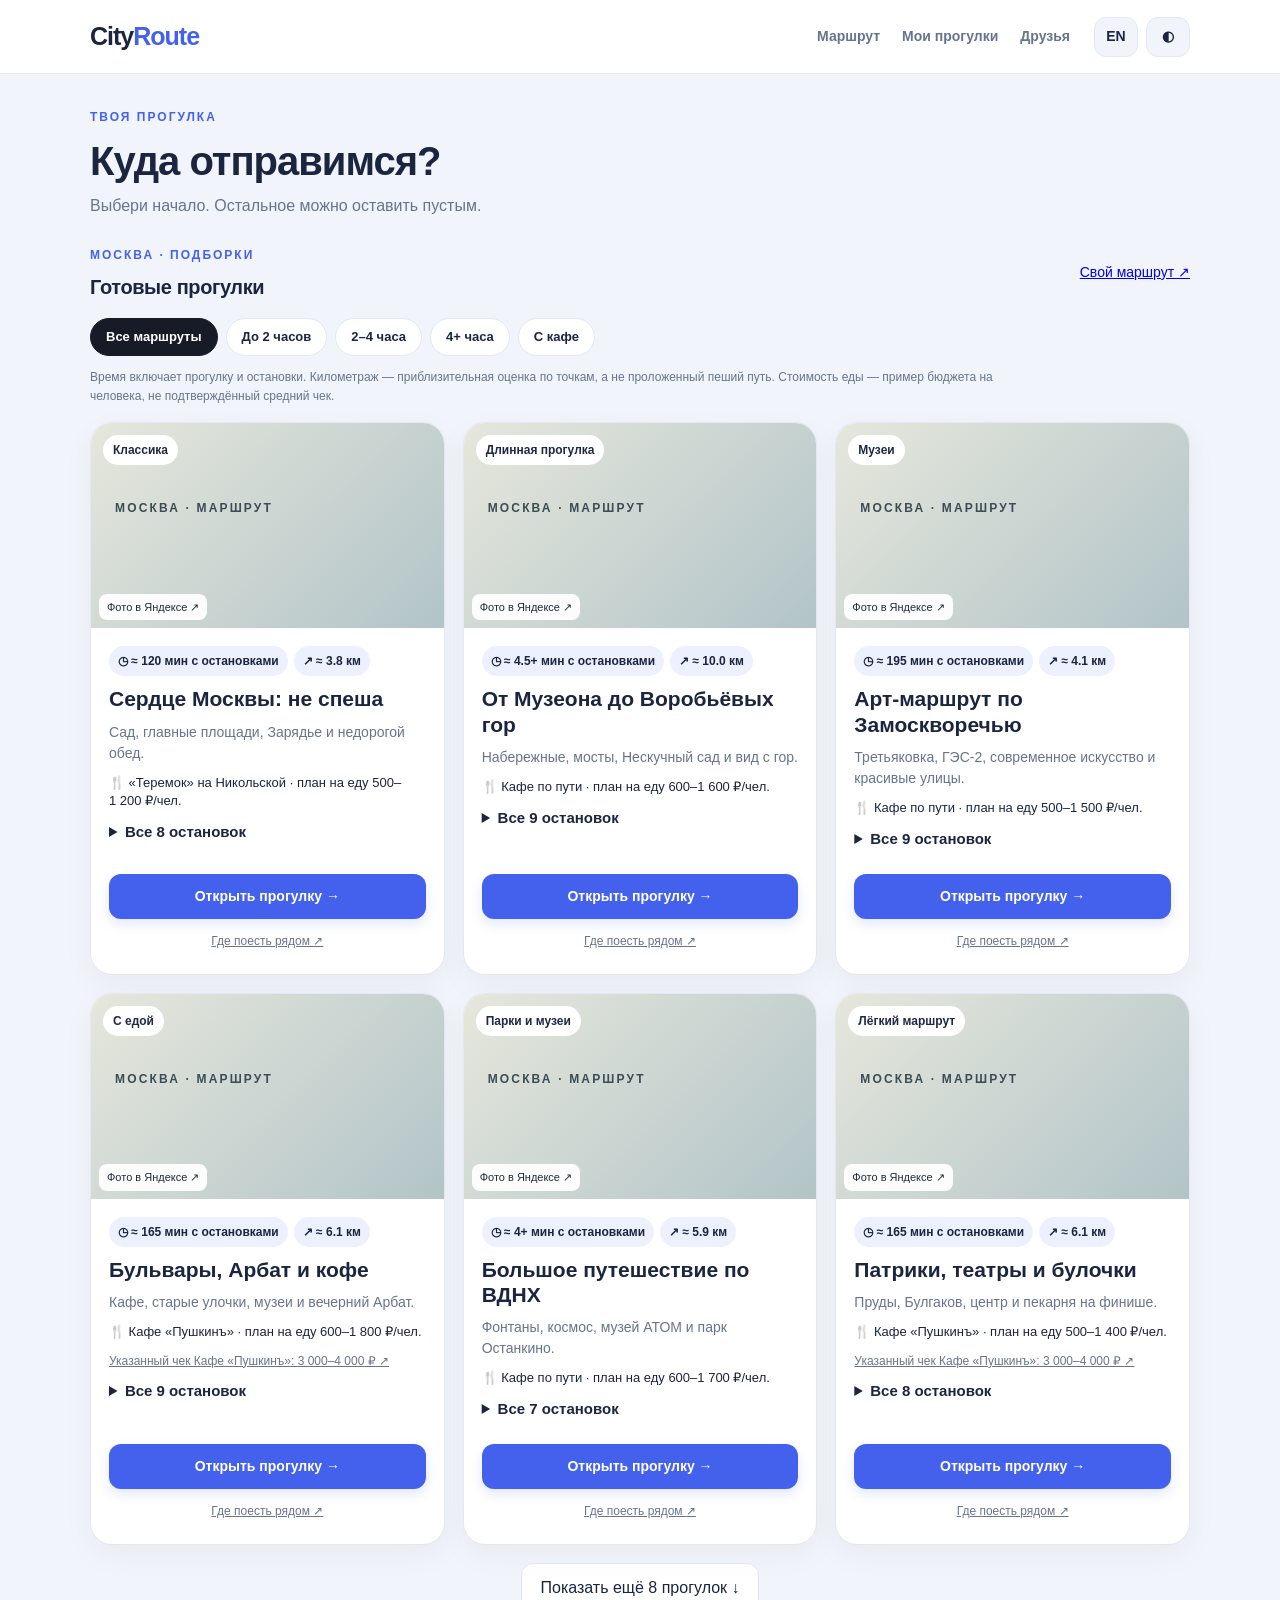
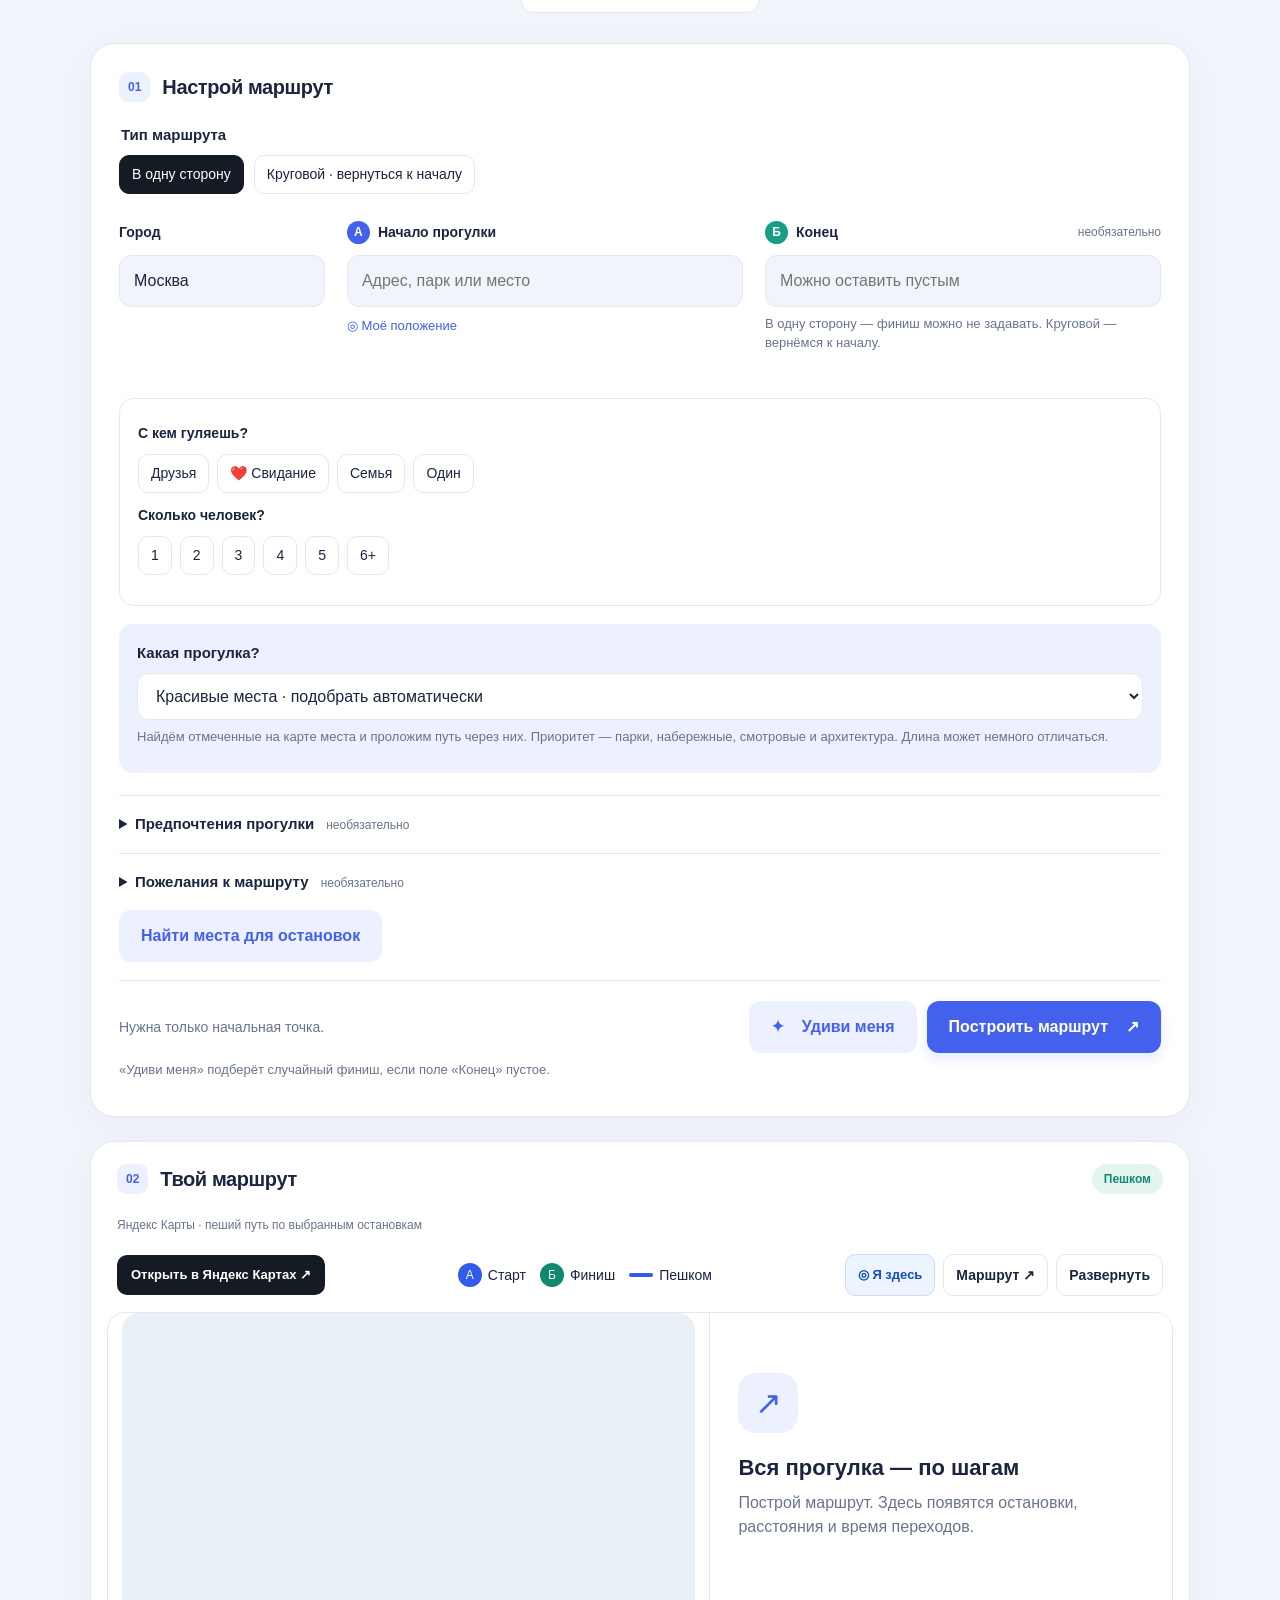
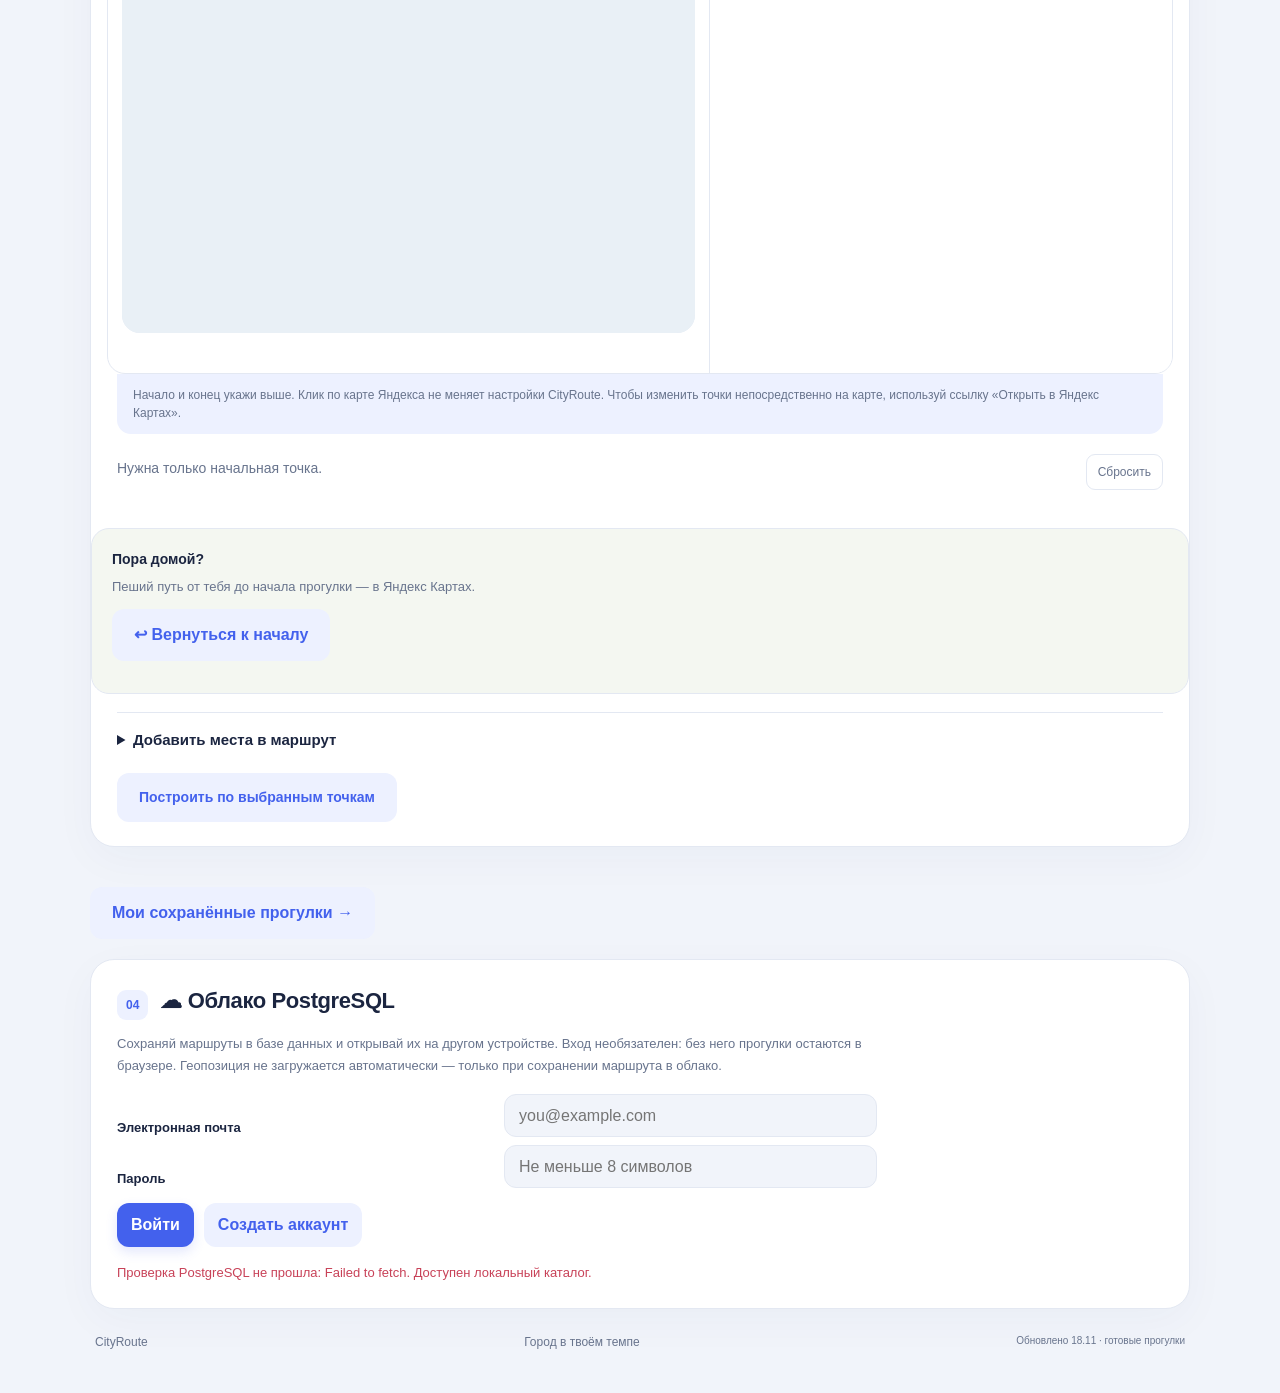
==== docs/index.html @ 160a9feb "feat: add 14 detailed Moscow walking itineraries with food and photo galleries" ====
<!doctype html><html lang="ru"><head><meta charset="utf-8"><meta name="viewport" content="width=device-width,initial-scale=1"><title>CityRoute — прогулка по городу</title><link rel="stylesheet" href="vendor/leaflet.css"><link rel="stylesheet" href="app.css?v=20261118-2"><link rel="stylesheet" href="social.css"><meta name="description" content="CityRoute — планировщик прогулок с остановками, интересами и круговыми маршрутами."><link rel="preconnect" href="https://yandex.ru" crossorigin></head>
<body data-page="home" class="yandex-widget-active"><header><a class="logo" href="index.html">City<span>Route</span></a><nav class="project-nav" aria-label="Разделы сайта"><a href="index.html" data-page="home">Маршрут</a><a href="walks.html" data-page="walks">Мои прогулки</a><a href="friends.html" data-page="friends">Друзья</a></nav><div class="header-actions"><button id="language" type="button" aria-label="Сменить язык">EN</button><button id="theme" type="button" aria-label="Сменить тему">◐</button></div></header>
<main><div class="page-title"><span class="eyebrow ru">ТВОЯ ПРОГУЛКА</span><span class="eyebrow en">YOUR WALK</span><h1><span class="ru">Куда отправимся?</span><span class="en">Where shall we go?</span></h1><p class="ru">Выбери начало. Остальное можно оставить пустым.</p><p class="en">Choose a starting point. Everything else is optional.</p></div>
<section class="ready-walks" aria-labelledby="readyTitle"><div class="ready-heading"><div><span class="eyebrow ru">МОСКВА · ПОДБОРКИ</span><span class="eyebrow en">MOSCOW · COLLECTIONS</span><h2 id="readyTitle"><span class="ru">Готовые прогулки</span><span class="en">Ready-made walks</span></h2></div><a href="#routeForm"><span class="ru">Свой маршрут ↗</span><span class="en">Plan your own ↗</span></a></div><div id="readyRoutes" class="ready-routes"></div></section><form id="routeForm" novalidate class="card planner"><div class="section-heading"><span class="step">01</span><h2><span class="ru">Настрой маршрут</span><span class="en">Plan your walk</span></h2></div>
<fieldset class="route-mode"><legend><span class="ru">Тип маршрута</span><span class="en">Route type</span></legend><label class="pick"><input name="routeMode" type="radio" value="oneway" checked><span><b class="ru">В одну сторону</b><b class="en">One way</b></span></label><label class="pick"><input name="routeMode" type="radio" value="loop"><span><b class="ru">Круговой · вернуться к началу</b><b class="en">Round trip · return to start</b></span></label></fieldset><div class="fields"><div class="field city-field"><label for="city"><span class="ru">Город</span><span class="en">City</span></label><input id="city" value="Москва" autocomplete="address-level2"></div>
<div class="field"><label for="startPoint"><span class="point-dot start-dot">А</span><span class="ru">Начало прогулки</span><span class="en">Starting point</span></label><input id="startPoint" placeholder="Адрес, парк или место" autocomplete="off" aria-describedby="formStatus"><div class="field-actions"><button type="button" id="locateReal"><span class="ru">◎ Моё положение</span><span class="en">◎ My location</span></button><a id="locationOnMap" class="location-action" href="https://yandex.ru/maps/?ll=37.6173%2C55.7558&z=14" target="_blank" rel="noopener noreferrer" hidden><span class="ru">Показать эту точку в Яндексе ↗</span><span class="en">View this location in Yandex ↗</span></a></div><p id="locationStatus" class="field-note location-state" role="status" aria-live="polite"></p></div>
<div class="field"><label for="endPoint"><span class="point-dot end-dot">Б</span><span class="ru">Конец</span><span class="en">Destination</span><small class="ru">необязательно</small><small class="en">optional</small></label><input id="endPoint" placeholder="Можно оставить пустым" autocomplete="off"><p class="field-note ru">В одну сторону — финиш можно не задавать. Круговой — вернёмся к началу.</p><p class="field-note en">One way: destination is optional. Round trip: return to the start.</p><div class="field-actions"></div></div></div>
<div class="company-settings"><div><h3 class="ru">С кем гуляешь?</h3><h3 class="en">Your company</h3><div class="choices"><label class="pick"><input id="company-friends" type="radio" name="company"><span><b class="ru">Друзья</b><b class="en">Friends</b></span></label><label class="pick"><input id="company-date" type="radio" name="company"><span><b class="ru">❤️ Свидание</b><b class="en">❤️ Date</b></span></label><label class="pick"><input id="company-family" type="radio" name="company"><span><b class="ru">Семья</b><b class="en">Family</b></span></label><label class="pick"><input id="company-alone" type="radio" name="company"><span><b class="ru">Один</b><b class="en">Solo</b></span></label></div><h3 class="ru">Сколько человек?</h3><h3 class="en">Group size</h3><div class="choices" id="peopleChoices"><label class="pick"><input type="radio" name="people" value="1"><span>1</span></label><label class="pick"><input type="radio" name="people" value="2"><span>2</span></label><label class="pick"><input type="radio" name="people" value="3"><span>3</span></label><label class="pick"><input type="radio" name="people" value="4"><span>4</span></label><label class="pick"><input type="radio" name="people" value="5"><span>5</span></label><label class="pick"><input type="radio" name="people" value="6+"><span>6+</span></label></div></div>
<p id="peopleNote" class="field-note" role="status"></p></div><div class="scenic-settings"><label for="routeStyle"><strong class="ru">Какая прогулка?</strong><strong class="en">What kind of walk?</strong></label><select id="routeStyle"><option value="all">Красивые места · подобрать автоматически</option><option value="parks">Парки и сады</option><option value="water">Набережные и смотровые</option><option value="sights">Архитектура и достопримечательности</option><option value="malls">Торговые центры</option><option value="food">Кафе, рестораны и пекарни</option><option value="culture">Музеи, театры и кино</option><option value="direct">Обычный маршрут</option></select><p class="field-note ru">Найдём отмеченные на карте места и проложим путь через них. Приоритет — парки, набережные, смотровые и архитектура. Длина может немного отличаться.</p><p class="field-note en">Find mapped places and walk via them. The distance may vary.</p></div>
<details class="extra"><summary><span class="ru">Предпочтения прогулки</span><span class="en">Walking preferences</span><small class="ru">необязательно</small><small class="en">optional</small></summary><div class="extras-grid"><div class="wide"><h3 class="ru">Как передвигаться</h3><h3 class="en">Getting around</h3><div class="choices"><label class="pick"><input type="radio" name="transport" value="walk" checked><span>🚶 <b class="ru">Только пешком</b><b class="en">Walking only</b></span></label><label class="pick"><input type="radio" name="transport" value="transit"><span>🚇 <b class="ru">Можно общественным транспортом</b><b class="en">Allow public transport</b></span></label></div><p class="field-note ru">Для каждого участка появится кнопка «На транспорте». Рейсы, пересадки и время поездки откроются в Яндекс Картах. Здесь на карте — пеший вариант.</p><p class="field-note en">Each leg gets a public transport link. Services, transfers and travel times open in Yandex Maps. This map shows the walking option.</p></div>
<div><h3 class="ru">Настроение</h3><h3 class="en">Mood</h3><div class="choices"><label class="pick soft"><input type="radio" name="mood" value="scenic"><span>✨ <b class="ru">Красиво</b><b class="en">Scenic</b></span></label><label class="pick soft"><input type="radio" name="mood" value="calm"><span>🌿 <b class="ru">Спокойно</b><b class="en">Calm</b></span></label><label class="pick soft"><input type="radio" name="mood" value="active"><span>⚡ <b class="ru">Активно</b><b class="en">Active</b></span></label><label class="pick soft"><input type="radio" name="mood" value="romantic"><span>❤️ <b class="ru">Романтично</b><b class="en">Romantic</b></span></label><label class="pick soft"><input type="radio" name="mood" value="unusual"><span>🪄 <b class="ru">Необычно</b><b class="en">Unusual</b></span></label></div></div>
<div class="wide"><h3 class="ru">Интересы</h3><h3 class="en">Interests</h3><div class="choices"><label class="pick"><input type="checkbox" data-preference="rain"><span>🌧 <b class="ru">Если дождь</b><b class="en">Rain mode</b></span></label><label class="pick"><input type="checkbox" data-preference="parks"><span>🌳 <b class="ru">Парки</b><b class="en">Parks</b></span></label><label class="pick"><input type="checkbox" data-preference="photo"><span>📸 <b class="ru">Фото</b><b class="en">Photos</b></span></label><label class="pick"><input type="checkbox" data-preference="architecture"><span>🏛 <b class="ru">Архитектура</b><b class="en">Architecture</b></span></label><label class="pick"><input type="checkbox" data-preference="cafe"><span>☕ <b class="ru">Кафе</b><b class="en">Cafés</b></span></label><label class="pick"><input type="checkbox" data-preference="restaurant"><span>🍽 <b class="ru">Рестораны</b><b class="en">Restaurants</b></span></label><label class="pick"><input type="checkbox" data-preference="dessert"><span>🍰 <b class="ru">Десерты</b><b class="en">Desserts</b></span></label><label class="pick"><input type="checkbox" data-preference="museum"><span>🏛️ <b class="ru">Музеи</b><b class="en">Museums</b></span></label><label class="pick"><input type="checkbox" data-preference="theatre"><span>🎭 <b class="ru">Театры</b><b class="en">Theatres</b></span></label><label class="pick"><input type="checkbox" data-preference="cinema"><span>🎬 <b class="ru">Кино</b><b class="en">Cinema</b></span></label><label class="pick"><input type="checkbox" data-preference="viewpoint"><span>🌅 <b class="ru">Смотровые</b><b class="en">Viewpoints</b></span></label><label class="pick"><input type="checkbox" data-preference="water"><span>🌊 <b class="ru">Набережные</b><b class="en">Waterfronts</b></span></label><label class="pick"><input type="checkbox" data-preference="nature"><span>🌲 <b class="ru">Природа</b><b class="en">Nature</b></span></label><label class="pick"><input type="checkbox" data-preference="shopping"><span>🛍 <b class="ru">Магазины</b><b class="en">Shopping</b></span></label><label class="pick"><input type="checkbox" data-preference="entertainment"><span>🎡 <b class="ru">Развлечения</b><b class="en">Entertainment</b></span></label><label class="pick"><input type="checkbox" data-preference="quest"><span>🧩 <b class="ru">Квесты</b><b class="en">Escape rooms</b></span></label><label class="pick"><input type="checkbox" data-preference="cycling"><span>🚲 <b class="ru">Велопрогулка</b><b class="en">Cycling</b></span></label><label class="pick"><input type="checkbox" data-preference="picnic"><span>🧺 <b class="ru">Пикник</b><b class="en">Picnic</b></span></label><label class="pick"><input type="checkbox" data-preference="pets"><span>🐾 <b class="ru">С животными</b><b class="en">Pet-friendly</b></span></label><label class="pick"><input type="checkbox" data-preference="kids"><span>👶 <b class="ru">С детьми</b><b class="en">With kids</b></span></label><label class="pick"><input type="checkbox" data-preference="art"><span>🎨 <b class="ru">Стрит-арт</b><b class="en">Street art</b></span></label><label class="pick"><input type="checkbox" data-preference="books"><span>📚 <b class="ru">Книжные места</b><b class="en">Book spots</b></span></label><label class="pick"><input type="checkbox" data-preference="history"><span>🕰 <b class="ru">Исторические места</b><b class="en">Historic places</b></span></label></div></div>
<div><h3 class="ru">Бюджет на прогулку</h3><h3 class="en">Walking budget</h3><div class="budget-row"><input id="budgetAmount" type="number" min="0" max="50000" step="500" placeholder="Без ограничения" aria-label="Бюджет в рублях"><span>₽</span></div><input id="budgetRange" type="range" min="0" max="50000" step="500" value="0" aria-label="Ползунок бюджета"><p class="field-note ru">Шаг 500 ₽. Бюджет сохраняется с маршрутом; проверка цен мест пока недоступна.</p></div>
<div><h3 class="ru">Желаемая длина прогулки</h3><h3 class="en">Walking distance</h3><select id="distance" aria-label="Длина прогулки"><option value="auto" selected>Без ограничения · подобрать автоматически</option><option value="3">Около 3 км</option><option value="5">Около 5 км</option><option value="8">Около 8 км</option><option value="12">Около 12 км</option><option value="20">Около 20 км</option><option value="30">Около 30 км</option></select><p class="field-note ru">Фактическая длина зависит от улиц и дорожек.</p><h3 class="ru">Время</h3><h3 class="en">Time</h3><select id="walkTime" aria-label="Время прогулки"><option value="0">Без ограничения</option><option value="2">2 часа</option><option value="3">3 часа</option><option value="4">4 часа</option></select></div>
<div class="wide"><h3 class="ru">Избегать</h3><h3 class="en">Avoid</h3><div class="choices"><label class="pick"><input type="checkbox" data-preference="short"><span>🚶 <b class="ru">Долгие переходы</b><b class="en">Long walks</b></span></label><label class="pick"><input type="checkbox" data-preference="noise"><span>🔊 <b class="ru">Шумные места</b><b class="en">Noisy places</b></span></label><label class="pick"><input type="checkbox" data-preference="malls"><span>🏬 <b class="ru">ТЦ</b><b class="en">Malls</b></span></label><label class="pick"><input type="checkbox" data-preference="crowds"><span>👥 <b class="ru">Толпы</b><b class="en">Crowds</b></span></label><label class="pick"><input type="checkbox" data-preference="traffic"><span>🚗 <b class="ru">Загруженные дороги</b><b class="en">Busy roads</b></span></label></div></div></div><p class="capability-note ru">Обходим только то, что отмечено: ТЦ — с отступом 150 м; дороги и шумные места — 80 м от крупных дорог; толпы — 150 м от вокзалов и рынков. Если обход не найден, покажем обычный пеший путь с пояснением. Данные карты могут быть неполными; реального шума и плотности людей мы не знаем.</p><p class="capability-note en">Only selected preferences apply: malls 150 m; busy roads / noise 80 m from major roads; crowds 150 m from stations and markets. If a detour cannot be found, a regular walking route is shown with a note. Map data may be incomplete; live noise and crowd data are unavailable.</p></details>
<details class="extra"><summary><span class="ru">Пожелания к маршруту</span><span class="en">Walk preferences</span><small class="ru">необязательно</small><small class="en">optional</small></summary><textarea maxlength="1500" id="gptNotes" aria-label="Пожелания для GPT — необязательно" placeholder="Например: спокойная прогулка, парк и кофе"></textarea><p class="field-note"><span class="ru">Пожелания применяются к настройкам прогулки без регистрации. Для настоящего GPT нужен отдельный сервер.</span><span class="en">Your notes adjust the walk filters without a sign-in. Real GPT requires a separate server.</span></p><p id="aiStatus" class="field-note" role="status" aria-live="polite"></p><span id="aiSignIn" hidden></span></details>
<button id="findPlacesTop" type="button" class="secondary"><span class="ru">Найти места для остановок</span><span class="en">Find places to visit</span></button><div class="submit-row"><p id="formStatus" role="status" aria-live="polite">Нужна только начальная точка.</p><div class="submit-actions"><button type="button" id="surprise" class="secondary"><span aria-hidden="true">✦</span><span class="ru">Удиви меня</span><span class="en">Surprise me</span></button><button type="submit" id="buildReal" class="primary"><span class="ru">Построить маршрут</span><span class="en">Build route</span><span aria-hidden="true">↗</span></button></div></div><p class="field-note ru">«Удиви меня» подберёт случайный финиш, если поле «Конец» пустое.</p><p class="field-note en">Surprise me picks a random destination when Destination is empty.</p></form>
<section class="card map-card" id="mapSection"><div class="map-heading"><div class="section-heading"><span class="step">02</span><h2><span class="ru">Твой маршрут</span><span class="en">Your itinerary</span></h2></div><span class="walking-badge ru">Пешком</span><span class="walking-badge en">Walking</span></div>
<p id="mapProvider" class="map-provider" role="status">Яндекс Карты · прогулка по выбранным остановкам</p><div class="map-toolbar"><a id="yandexNav" href="https://yandex.ru/maps/?ll=37.6173%2C55.7558&amp;z=14" target="_blank" rel="noopener noreferrer">Открыть в Яндекс Картах ↗</a><div class="map-legend"><span><i class="legend-start">А</i><b class="ru">Старт</b><b class="en">Start</b></span><span><i class="legend-end">Б</i><b class="ru">Финиш</b><b class="en">Finish</b></span><span class="route-key"><i></i><b class="ru">Пешком</b><b class="en">On foot</b></span></div><div class="map-tools"><button type="button" id="mapGPS" class="map-gps-button" title="Показать моё положение"><span class="ru">◎ Я здесь</span><span class="en">◎ Locate me</span></button><button id="fitRoute" type="button"><span class="ru">Маршрут ↗</span><span class="en">Open route ↗</span></button><button id="expandMap" type="button" aria-pressed="false"><span class="ru">Развернуть</span><span class="en">Expand</span></button></div></div><div class="journey-layout"><div class="map-shell"><iframe id="yandexWidget" title="Яндекс Карты — интерактивная карта и пеший маршрут" src="https://yandex.ru/map-widget/v1/?ll=37.6173%2C55.7558&amp;z=14&amp;lang=ru_RU" loading="eager" allow="geolocation; fullscreen" allowfullscreen referrerpolicy="origin"></iframe><div id="liveMap" aria-hidden="true" hidden></div><noscript>Для карты включи JavaScript и открой сайт в браузере.</noscript></div>
<aside id="itinerary" class="itinerary-panel" aria-label="План маршрута"><div class="itinerary-empty"><span class="empty-symbol">↗</span><h3><span class="ru">Вся прогулка — по шагам</span><span class="en">Your walk, step by step</span></h3><p class="ru">Построй маршрут. Здесь появятся остановки, расстояния и время переходов.</p><p class="en">Build a route to see stops, distances and walking times.</p></div></aside></div><p class="yandex-help"><span class="ru">Начало и конец укажи выше. Клик по карте Яндекса не меняет настройки CityRoute. Чтобы изменить точки непосредственно на карте, используй ссылку «Открыть в Яндекс Картах».</span><span class="en">Enter start and destination above. Clicks inside Yandex Maps do not edit CityRoute. Use “Open in Yandex Maps” to adjust stops on the map.</span></p><div class="map-footer"><div><p id="routeStatus" role="status" aria-live="polite">Загрузка карты…</p><div id="routeDetail"></div></div><div class="map-actions"><button type="button" id="rerollRoute" hidden class="secondary"><span class="ru">✦ Изменить маршрут</span><span class="en">✦ New route variant</span></button><button type="button" id="clearReal"><span class="ru">Сбросить</span><span class="en">Reset</span></button></div></div><section class="return-card" aria-labelledby="returnTitle"><div><h3 id="returnTitle"><span class="ru">Пора домой?</span><span class="en">Ready to head back?</span></h3><p class="field-note"><span class="ru">Пеший путь от тебя до начала прогулки — в Яндекс Картах.</span><span class="en">Walk back to your starting point with Yandex Maps.</span></p></div><button type="button" id="returnStart" class="secondary"><span class="ru">↩ Вернуться к началу</span><span class="en">↩ Back to start</span></button><p id="returnStatus" class="field-note" role="status" aria-live="polite"></p><a id="returnLink" class="secondary inline-link" target="_blank" rel="noopener noreferrer" hidden><span class="ru">Открыть обратный маршрут ↗</span><span class="en">Open return route ↗</span></a></section><div id="transportResult" class="transport-result" hidden></div><details class="nearby-disclosure" id="nearbyDisclosure"><summary><span class="ru">Добавить места в маршрут</span><span class="en">Add places to your walk</span></summary><div class="nearby-toolbar"><button type="button" id="nearbyPlaces" class="secondary"><span class="ru">Показать места рядом</span><span class="en">Show nearby places</span></button><p id="placesStatus" class="field-note" role="status">Парки · достопримечательности · кафе · пекарни</p><div id="chosenStops"></div><label for="placeQuery" class="place-query-label"><span class="ru">Найти место по названию</span><span class="en">Search by name</span></label><input type="search" id="placeQuery" placeholder="Парк, музей, кафе..." autocomplete="off"><a id="openYandexSearch" class="map-search-link" href="https://yandex.ru/maps/?text=%D0%9C%D0%BE%D1%81%D0%BA%D0%B2%D0%B0" target="_blank" rel="noopener noreferrer"><span class="ru">Полный поиск в Яндекс Картах ↗</span><span class="en">Full search in Yandex Maps ↗</span></a><label class="places-filter"><span class="ru">Показать</span><span class="en">Show</span><select id="placeFilter"><option value="all">Все места</option><option value="malls">ТЦ</option><option value="food">Все заведения с едой</option><option value="cafe">Кафе</option><option value="bakery">Пекарни</option><option value="restaurant">Рестораны</option><option value="museum">Музеи</option><option value="sights">Достопримечательности</option><option value="parks">Парки</option><option value="water">Набережные и смотровые</option><option value="culture">Музеи и театры</option></select></label><div id="placesList" class="places-list"></div></div></details><button type="button" id="buildMap" class="secondary"><span class="ru">Построить по выбранным точкам</span><span class="en">Build from selected points</span></button></section>
<p id="saveStatus" role="status" aria-live="polite"></p><section class="card quick-saved-panel" id="quickSavedSection" hidden><div class="section-heading"><span class="step">03</span><h2><span class="ru">Сохранённые прогулки</span><span class="en">Saved walks</span></h2></div><div id="quickSavedRoutes" class="quick-saved-list"></div></section><a class="secondary inline-link" href="walks.html">Мои сохранённые прогулки →</a><section id="savedRoutes" class="card saved-section" hidden><div class="section-heading"><span class="step">03</span><h2><span class="ru">Мои маршруты</span><span class="en">My routes</span></h2></div><p class="field-note ru">Сохраняются только в этом браузере. Можно открыть прогулку без повторного построения.</p><p class="field-note en">Saved in this browser only. Reopen a walk without rebuilding it.</p><div id="savedRoutesList"></div></section><section id="postgresPanel" class="card postgres-panel" aria-labelledby="postgresTitle">
  <div class="section-heading"><span class="step">04</span><h2 id="postgresTitle"><span class="ru">☁ Облако PostgreSQL</span><span class="en">☁ PostgreSQL cloud</span></h2></div>
  <p class="field-note ru">Сохраняй маршруты в базе данных и открывай их на другом устройстве. Вход необязателен: без него прогулки остаются в браузере. Геопозиция не загружается автоматически — только при сохранении маршрута в облако.</p>
  <p class="field-note en">Save routes to your database and open them on another device. Sign-in is optional. Location is never uploaded automatically, only when you explicitly save or sync a walk.</p>
  <form id="pgAuthForm" class="postgres-auth" autocomplete="on">
    <label for="pgEmail"><span class="ru">Электронная почта</span><span class="en">Email</span></label>
    <input id="pgEmail" type="email" autocomplete="email" required placeholder="you@example.com" maxlength="250">
    <label for="pgPassword"><span class="ru">Пароль</span><span class="en">Password</span></label>
    <input id="pgPassword" type="password" autocomplete="current-password" minlength="8" maxlength="120" required placeholder="Не меньше 8 символов">
    <div class="postgres-actions">
      <button type="submit" class="primary" id="pgLogin"><span class="ru">Войти</span><span class="en">Sign in</span></button>
      <button type="button" class="secondary" id="pgSignup"><span class="ru">Создать аккаунт</span><span class="en">Sign up</span></button>
    </div>
  </form>
  <div id="pgMember" hidden>
    <div class="postgres-member-line"><span id="pgAccount"></span><button type="button" class="secondary" id="pgLogout"><span class="ru">Выйти</span><span class="en">Sign out</span></button></div>
    <div class="postgres-actions">
      <button type="button" class="secondary" id="pgUpload"><span class="ru">↑ Перенести мои маршруты в облако</span><span class="en">↑ Sync saved walks to cloud</span></button>
      <button type="button" class="secondary" id="pgReload"><span class="ru">↻ Загрузить из PostgreSQL</span><span class="en">↻ Load from PostgreSQL</span></button>
      <button type="button" class="secondary" id="pgSaveSettings"><span class="ru">Сохранить настройки в облако</span><span class="en">Save settings to cloud</span></button>
    </div>
    <div id="pgRoutes" class="postgres-routes" aria-live="polite"></div>
  </div>
  <p id="pgStatus" class="field-note" role="status" aria-live="polite"></p>
</section>
<footer><span>CityRoute</span><span class="ru">Город в твоём темпе</span><span class="en">The city at your pace</span><small id="cityrouteBuild" class="build-label"><span class="ru">Обновлено 18.11 · готовые прогулки</span><span class="en">Updated 17 Nov · map and routes</span></small></footer></main><script defer src="static-shell.js"></script><script defer src="places-data.js?v=20261117-1"></script><script defer src="avoidance.js"></script><script defer src="itinerary.js"></script><script defer src="ai-offline.js"></script><script defer src="place-photos.js?v=20261117-6"></script><script defer src="postgres-client.js?v=20261117-1"></script><script defer src="distance-planner.js"></script><script defer src="ready-routes.js?v=20261118-2"></script><script defer src="app.js?v=20261118-1"></script><script defer src="postgres-ui.js?v=20261117-1"></script></body></html>
---- docs/vendor/leaflet.css ----
/* required styles */

.leaflet-pane,
.leaflet-tile,
.leaflet-marker-icon,
.leaflet-marker-shadow,
.leaflet-tile-container,
.leaflet-pane > svg,
.leaflet-pane > canvas,
.leaflet-zoom-box,
.leaflet-image-layer,
.leaflet-layer {
	position: absolute;
	left: 0;
	top: 0;
	}
.leaflet-container {
	overflow: hidden;
	}
.leaflet-tile,
.leaflet-marker-icon,
.leaflet-marker-shadow {
	-webkit-user-select: none;
	   -moz-user-select: none;
	        user-select: none;
	  -webkit-user-drag: none;
	}
/* Prevents IE11 from highlighting tiles in blue */
.leaflet-tile::selection {
	background: transparent;
}
/* Safari renders non-retina tile on retina better with this, but Chrome is worse */
.leaflet-safari .leaflet-tile {
	image-rendering: -webkit-optimize-contrast;
	}
/* hack that prevents hw layers "stretching" when loading new tiles */
.leaflet-safari .leaflet-tile-container {
	width: 1600px;
	height: 1600px;
	-webkit-transform-origin: 0 0;
	}
.leaflet-marker-icon,
.leaflet-marker-shadow {
	display: block;
	}
/* .leaflet-container svg: reset svg max-width decleration shipped in Joomla! (joomla.org) 3.x */
/* .leaflet-container img: map is broken in FF if you have max-width: 100% on tiles */
.leaflet-container .leaflet-overlay-pane svg {
	max-width: none !important;
	max-height: none !important;
	}
.leaflet-container .leaflet-marker-pane img,
.leaflet-container .leaflet-shadow-pane img,
.leaflet-container .leaflet-tile-pane img,
.leaflet-container img.leaflet-image-layer,
.leaflet-container .leaflet-tile {
	max-width: none !important;
	max-height: none !important;
	width: auto;
	padding: 0;
	}

.leaflet-container img.leaflet-tile {
	/* See: https://bugs.chromium.org/p/chromium/issues/detail?id=600120 */
	mix-blend-mode: plus-lighter;
}

.leaflet-container.leaflet-touch-zoom {
	-ms-touch-action: pan-x pan-y;
	touch-action: pan-x pan-y;
	}
.leaflet-container.leaflet-touch-drag {
	-ms-touch-action: pinch-zoom;
	/* Fallback for FF which doesn't support pinch-zoom */
	touch-action: none;
	touch-action: pinch-zoom;
}
.leaflet-container.leaflet-touch-drag.leaflet-touch-zoom {
	-ms-touch-action: none;
	touch-action: none;
}
.leaflet-container {
	-webkit-tap-highlight-color: transparent;
}
.leaflet-container a {
	-webkit-tap-highlight-color: rgba(51, 181, 229, 0.4);
}
.leaflet-tile {
	filter: inherit;
	visibility: hidden;
	}
.leaflet-tile-loaded {
	visibility: inherit;
	}
.leaflet-zoom-box {
	width: 0;
	height: 0;
	-moz-box-sizing: border-box;
	     box-sizing: border-box;
	z-index: 800;
	}
/* workaround for https://bugzilla.mozilla.org/show_bug.cgi?id=888319 */
.leaflet-overlay-pane svg {
	-moz-user-select: none;
	}

.leaflet-pane         { z-index: 400; }

.leaflet-tile-pane    { z-index: 200; }
.leaflet-overlay-pane { z-index: 400; }
.leaflet-shadow-pane  { z-index: 500; }
.leaflet-marker-pane  { z-index: 600; }
.leaflet-tooltip-pane   { z-index: 650; }
.leaflet-popup-pane   { z-index: 700; }

.leaflet-map-pane canvas { z-index: 100; }
.leaflet-map-pane svg    { z-index: 200; }

.leaflet-vml-shape {
	width: 1px;
	height: 1px;
	}
.lvml {
	behavior: url(#default#VML);
	display: inline-block;
	position: absolute;
	}


/* control positioning */

.leaflet-control {
	position: relative;
	z-index: 800;
	pointer-events: visiblePainted; /* IE 9-10 doesn't have auto */
	pointer-events: auto;
	}
.leaflet-top,
.leaflet-bottom {
	position: absolute;
	z-index: 1000;
	pointer-events: none;
	}
.leaflet-top {
	top: 0;
	}
.leaflet-right {
	right: 0;
	}
.leaflet-bottom {
	bottom: 0;
	}
.leaflet-left {
	left: 0;
	}
.leaflet-control {
	float: left;
	clear: both;
	}
.leaflet-right .leaflet-control {
	float: right;
	}
.leaflet-top .leaflet-control {
	margin-top: 10px;
	}
.leaflet-bottom .leaflet-control {
	margin-bottom: 10px;
	}
.leaflet-left .leaflet-control {
	margin-left: 10px;
	}
.leaflet-right .leaflet-control {
	margin-right: 10px;
	}


/* zoom and fade animations */

.leaflet-fade-anim .leaflet-popup {
	opacity: 0;
	-webkit-transition: opacity 0.2s linear;
	   -moz-transition: opacity 0.2s linear;
	        transition: opacity 0.2s linear;
	}
.leaflet-fade-anim .leaflet-map-pane .leaflet-popup {
	opacity: 1;
	}
.leaflet-zoom-animated {
	-webkit-transform-origin: 0 0;
	    -ms-transform-origin: 0 0;
	        transform-origin: 0 0;
	}
svg.leaflet-zoom-animated {
	will-change: transform;
}

.leaflet-zoom-anim .leaflet-zoom-animated {
	-webkit-transition: -webkit-transform 0.25s cubic-bezier(0,0,0.25,1);
	   -moz-transition:    -moz-transform 0.25s cubic-bezier(0,0,0.25,1);
	        transition:         transform 0.25s cubic-bezier(0,0,0.25,1);
	}
.leaflet-zoom-anim .leaflet-tile,
.leaflet-pan-anim .leaflet-tile {
	-webkit-transition: none;
	   -moz-transition: none;
	        transition: none;
	}

.leaflet-zoom-anim .leaflet-zoom-hide {
	visibility: hidden;
	}


/* cursors */

.leaflet-interactive {
	cursor: pointer;
	}
.leaflet-grab {
	cursor: -webkit-grab;
	cursor:    -moz-grab;
	cursor:         grab;
	}
.leaflet-crosshair,
.leaflet-crosshair .leaflet-interactive {
	cursor: crosshair;
	}
.leaflet-popup-pane,
.leaflet-control {
	cursor: auto;
	}
.leaflet-dragging .leaflet-grab,
.leaflet-dragging .leaflet-grab .leaflet-interactive,
.leaflet-dragging .leaflet-marker-draggable {
	cursor: move;
	cursor: -webkit-grabbing;
	cursor:    -moz-grabbing;
	cursor:         grabbing;
	}

/* marker & overlays interactivity */
.leaflet-marker-icon,
.leaflet-marker-shadow,
.leaflet-image-layer,
.leaflet-pane > svg path,
.leaflet-tile-container {
	pointer-events: none;
	}

.leaflet-marker-icon.leaflet-interactive,
.leaflet-image-layer.leaflet-interactive,
.leaflet-pane > svg path.leaflet-interactive,
svg.leaflet-image-layer.leaflet-interactive path {
	pointer-events: visiblePainted; /* IE 9-10 doesn't have auto */
	pointer-events: auto;
	}

/* visual tweaks */

.leaflet-container {
	background: #ddd;
	outline-offset: 1px;
	}
.leaflet-container a {
	color: #0078A8;
	}
.leaflet-zoom-box {
	border: 2px dotted #38f;
	background: rgba(255,255,255,0.5);
	}


/* general typography */
.leaflet-container {
	font-family: "Helvetica Neue", Arial, Helvetica, sans-serif;
	font-size: 12px;
	font-size: 0.75rem;
	line-height: 1.5;
	}


/* general toolbar styles */

.leaflet-bar {
	box-shadow: 0 1px 5px rgba(0,0,0,0.65);
	border-radius: 4px;
	}
.leaflet-bar a {
	background-color: #fff;
	border-bottom: 1px solid #ccc;
	width: 26px;
	height: 26px;
	line-height: 26px;
	display: block;
	text-align: center;
	text-decoration: none;
	color: black;
	}
.leaflet-bar a,
.leaflet-control-layers-toggle {
	background-position: 50% 50%;
	background-repeat: no-repeat;
	display: block;
	}
.leaflet-bar a:hover,
.leaflet-bar a:focus {
	background-color: #f4f4f4;
	}
.leaflet-bar a:first-child {
	border-top-left-radius: 4px;
	border-top-right-radius: 4px;
	}
.leaflet-bar a:last-child {
	border-bottom-left-radius: 4px;
	border-bottom-right-radius: 4px;
	border-bottom: none;
	}
.leaflet-bar a.leaflet-disabled {
	cursor: default;
	background-color: #f4f4f4;
	color: #bbb;
	}

.leaflet-touch .leaflet-bar a {
	width: 30px;
	height: 30px;
	line-height: 30px;
	}
.leaflet-touch .leaflet-bar a:first-child {
	border-top-left-radius: 2px;
	border-top-right-radius: 2px;
	}
.leaflet-touch .leaflet-bar a:last-child {
	border-bottom-left-radius: 2px;
	border-bottom-right-radius: 2px;
	}

/* zoom control */

.leaflet-control-zoom-in,
.leaflet-control-zoom-out {
	font: bold 18px 'Lucida Console', Monaco, monospace;
	text-indent: 1px;
	}

.leaflet-touch .leaflet-control-zoom-in, .leaflet-touch .leaflet-control-zoom-out  {
	font-size: 22px;
	}


/* layers control */

.leaflet-control-layers {
	box-shadow: 0 1px 5px rgba(0,0,0,0.4);
	background: #fff;
	border-radius: 5px;
	}
.leaflet-control-layers-toggle {
	background-image: url(images/layers.png);
	width: 36px;
	height: 36px;
	}
.leaflet-retina .leaflet-control-layers-toggle {
	background-image: url(images/layers-2x.png);
	background-size: 26px 26px;
	}
.leaflet-touch .leaflet-control-layers-toggle {
	width: 44px;
	height: 44px;
	}
.leaflet-control-layers .leaflet-control-layers-list,
.leaflet-control-layers-expanded .leaflet-control-layers-toggle {
	display: none;
	}
.leaflet-control-layers-expanded .leaflet-control-layers-list {
	display: block;
	position: relative;
	}
.leaflet-control-layers-expanded {
	padding: 6px 10px 6px 6px;
	color: #333;
	background: #fff;
	}
.leaflet-control-layers-scrollbar {
	overflow-y: scroll;
	overflow-x: hidden;
	padding-right: 5px;
	}
.leaflet-control-layers-selector {
	margin-top: 2px;
	position: relative;
	top: 1px;
	}
.leaflet-control-layers label {
	display: block;
	font-size: 13px;
	font-size: 1.08333em;
	}
.leaflet-control-layers-separator {
	height: 0;
	border-top: 1px solid #ddd;
	margin: 5px -10px 5px -6px;
	}

/* Default icon URLs */
.leaflet-default-icon-path { /* used only in path-guessing heuristic, see L.Icon.Default */
	background-image: url(images/marker-icon.png);
	}


/* attribution and scale controls */

.leaflet-container .leaflet-control-attribution {
	background: #fff;
	background: rgba(255, 255, 255, 0.8);
	margin: 0;
	}
.leaflet-control-attribution,
.leaflet-control-scale-line {
	padding: 0 5px;
	color: #333;
	line-height: 1.4;
	}
.leaflet-control-attribution a {
	text-decoration: none;
	}
.leaflet-control-attribution a:hover,
.leaflet-control-attribution a:focus {
	text-decoration: underline;
	}
.leaflet-attribution-flag {
	display: inline !important;
	vertical-align: baseline !important;
	width: 1em;
	height: 0.6669em;
	}
.leaflet-left .leaflet-control-scale {
	margin-left: 5px;
	}
.leaflet-bottom .leaflet-control-scale {
	margin-bottom: 5px;
	}
.leaflet-control-scale-line {
	border: 2px solid #777;
	border-top: none;
	line-height: 1.1;
	padding: 2px 5px 1px;
	white-space: nowrap;
	-moz-box-sizing: border-box;
	     box-sizing: border-box;
	background: rgba(255, 255, 255, 0.8);
	text-shadow: 1px 1px #fff;
	}
.leaflet-control-scale-line:not(:first-child) {
	border-top: 2px solid #777;
	border-bottom: none;
	margin-top: -2px;
	}
.leaflet-control-scale-line:not(:first-child):not(:last-child) {
	border-bottom: 2px solid #777;
	}

.leaflet-touch .leaflet-control-attribution,
.leaflet-touch .leaflet-control-layers,
.leaflet-touch .leaflet-bar {
	box-shadow: none;
	}
.leaflet-touch .leaflet-control-layers,
.leaflet-touch .leaflet-bar {
	border: 2px solid rgba(0,0,0,0.2);
	background-clip: padding-box;
	}


/* popup */

.leaflet-popup {
	position: absolute;
	text-align: center;
	margin-bottom: 20px;
	}
.leaflet-popup-content-wrapper {
	padding: 1px;
	text-align: left;
	border-radius: 12px;
	}
.leaflet-popup-content {
	margin: 13px 24px 13px 20px;
	line-height: 1.3;
	font-size: 13px;
	font-size: 1.08333em;
	min-height: 1px;
	}
.leaflet-popup-content p {
	margin: 17px 0;
	margin: 1.3em 0;
	}
.leaflet-popup-tip-container {
	width: 40px;
	height: 20px;
	position: absolute;
	left: 50%;
	margin-top: -1px;
	margin-left: -20px;
	overflow: hidden;
	pointer-events: none;
	}
.leaflet-popup-tip {
	width: 17px;
	height: 17px;
	padding: 1px;

	margin: -10px auto 0;
	pointer-events: auto;

	-webkit-transform: rotate(45deg);
	   -moz-transform: rotate(45deg);
	    -ms-transform: rotate(45deg);
	        transform: rotate(45deg);
	}
.leaflet-popup-content-wrapper,
.leaflet-popup-tip {
	background: white;
	color: #333;
	box-shadow: 0 3px 14px rgba(0,0,0,0.4);
	}
.leaflet-container a.leaflet-popup-close-button {
	position: absolute;
	top: 0;
	right: 0;
	border: none;
	text-align: center;
	width: 24px;
	height: 24px;
	font: 16px/24px Tahoma, Verdana, sans-serif;
	color: #757575;
	text-decoration: none;
	background: transparent;
	}
.leaflet-container a.leaflet-popup-close-button:hover,
.leaflet-container a.leaflet-popup-close-button:focus {
	color: #585858;
	}
.leaflet-popup-scrolled {
	overflow: auto;
	}

.leaflet-oldie .leaflet-popup-content-wrapper {
	-ms-zoom: 1;
	}
.leaflet-oldie .leaflet-popup-tip {
	width: 24px;
	margin: 0 auto;

	-ms-filter: "progid:DXImageTransform.Microsoft.Matrix(M11=0.70710678, M12=0.70710678, M21=-0.70710678, M22=0.70710678)";
	filter: progid:DXImageTransform.Microsoft.Matrix(M11=0.70710678, M12=0.70710678, M21=-0.70710678, M22=0.70710678);
	}

.leaflet-oldie .leaflet-control-zoom,
.leaflet-oldie .leaflet-control-layers,
.leaflet-oldie .leaflet-popup-content-wrapper,
.leaflet-oldie .leaflet-popup-tip {
	border: 1px solid #999;
	}


/* div icon */

.leaflet-div-icon {
	background: #fff;
	border: 1px solid #666;
	}


/* Tooltip */
/* Base styles for the element that has a tooltip */
.leaflet-tooltip {
	position: absolute;
	padding: 6px;
	background-color: #fff;
	border: 1px solid #fff;
	border-radius: 3px;
	color: #222;
	white-space: nowrap;
	-webkit-user-select: none;
	-moz-user-select: none;
	-ms-user-select: none;
	user-select: none;
	pointer-events: none;
	box-shadow: 0 1px 3px rgba(0,0,0,0.4);
	}
.leaflet-tooltip.leaflet-interactive {
	cursor: pointer;
	pointer-events: auto;
	}
.leaflet-tooltip-top:before,
.leaflet-tooltip-bottom:before,
.leaflet-tooltip-left:before,
.leaflet-tooltip-right:before {
	position: absolute;
	pointer-events: none;
	border: 6px solid transparent;
	background: transparent;
	content: "";
	}

/* Directions */

.leaflet-tooltip-bottom {
	margin-top: 6px;
}
.leaflet-tooltip-top {
	margin-top: -6px;
}
.leaflet-tooltip-bottom:before,
.leaflet-tooltip-top:before {
	left: 50%;
	margin-left: -6px;
	}
.leaflet-tooltip-top:before {
	bottom: 0;
	margin-bottom: -12px;
	border-top-color: #fff;
	}
.leaflet-tooltip-bottom:before {
	top: 0;
	margin-top: -12px;
	margin-left: -6px;
	border-bottom-color: #fff;
	}
.leaflet-tooltip-left {
	margin-left: -6px;
}
.leaflet-tooltip-right {
	margin-left: 6px;
}
.leaflet-tooltip-left:before,
.leaflet-tooltip-right:before {
	top: 50%;
	margin-top: -6px;
	}
.leaflet-tooltip-left:before {
	right: 0;
	margin-right: -12px;
	border-left-color: #fff;
	}
.leaflet-tooltip-right:before {
	left: 0;
	margin-left: -12px;
	border-right-color: #fff;
	}

/* Printing */

@media print {
	/* Prevent printers from removing background-images of controls. */
	.leaflet-control {
		-webkit-print-color-adjust: exact;
		print-color-adjust: exact;
		}
	}
---- docs/app.css ----
:root{--bg:#f1f4fa;--card:#fff;--text:#1b2540;--muted:#68748d;--line:#e3e8f2;--accent:#4361ed;--soft:#edf1ff;--shadow:0 12px 44px #263b6c09;color-scheme:light}*{box-sizing:border-box}html{scroll-behavior:smooth;scroll-padding-top:90px}body{margin:0;font-family:Inter,-apple-system,BlinkMacSystemFont,"Segoe UI",sans-serif;color:var(--text);background:var(--bg);font-size:16px;line-height:1.5}body.dark{--bg:#101522;--card:#1a2234;--text:#eef2ff;--muted:#a6b2c9;--line:#303b51;--soft:#283457;color-scheme:dark}.en{display:none}body.english .ru{display:none}body.english .en{display:initial}button,input,textarea,select{font:inherit}button{cursor:pointer}button:focus-visible,a:focus-visible,summary:focus-visible{outline:3px solid #90a7ff;outline-offset:3px}header{height:74px;background:var(--card);border-bottom:1px solid var(--line);display:flex;align-items:center;justify-content:space-between;padding:0 max(22px,calc((100% - 1100px)/2));position:sticky;top:0;z-index:1000}.logo{font-size:25px;font-weight:850;color:var(--text);text-decoration:none;letter-spacing:-1px}.logo span{color:var(--accent)}.header-actions{display:flex;gap:8px}.header-actions button{background:var(--bg);color:var(--text);border:1px solid var(--line);border-radius:12px;min-width:44px;height:40px;font-size:14px;font-weight:700}main{max-width:1144px;padding:30px 22px;margin:auto}.page-title{margin-bottom:24px}.eyebrow{color:var(--accent);font-size:12px;font-weight:800;letter-spacing:2px}h1{font-size:clamp(28px,4vw,40px);line-height:1.15;letter-spacing:-1px;margin:10px 0}p{margin:8px 0}.page-title p{color:var(--muted)}.card{background:var(--card);border:1px solid var(--line);border-radius:24px;box-shadow:var(--shadow);margin-bottom:24px}.planner{padding:28px}.section-heading{display:flex;align-items:center;gap:12px}h2{font-size:20px;margin:0;letter-spacing:-.4px}.step{background:var(--soft);color:var(--accent);font-size:12px;font-weight:800;border-radius:9px;padding:6px 9px}.fields{display:grid;grid-template-columns:.65fr 1.25fr 1.25fr;gap:22px;margin:24px 0}.field label{display:flex;align-items:center;gap:8px;font-size:14px;font-weight:750;min-height:28px;margin-bottom:9px}.field small{font-size:12px;color:var(--muted);font-weight:450;margin-left:auto}.point-dot{display:inline-flex;align-items:center;justify-content:center;width:23px;height:23px;border-radius:50%;color:#fff;font-size:12px}.start-dot{background:var(--accent)}.end-dot{background:#189e87}input:not([type=checkbox]):not([type=radio]):not([type=range]),textarea,select{width:100%;border:1px solid var(--line);border-radius:12px;background:var(--bg);color:var(--text);padding:13px 14px;outline:none}input:focus,textarea:focus,select:focus{border-color:var(--accent)!important;box-shadow:0 0 0 3px #4361ed15}input[aria-invalid=true]{border-color:#d65164!important}.field-actions{display:flex;flex-wrap:wrap;gap:6px 15px;margin-top:9px}.field-actions button{font-size:13px;color:var(--accent);border:0;background:none;padding:0}.field-note{font-size:13px;color:var(--muted);line-height:1.45}.extra{border-top:1px solid var(--line);padding:17px 0}summary{cursor:pointer;font-size:15px;font-weight:700;list-style-position:inside}summary small{font-size:12px;font-weight:450;color:var(--muted);margin-left:12px}.extras-grid{display:grid;grid-template-columns:1fr 1fr;gap:22px;margin-top:20px}.wide{grid-column:1/-1}h3{font-size:14px;margin:0 0 10px}.choices{display:flex;gap:8px;flex-wrap:wrap;margin-bottom:15px}.pick{cursor:pointer;position:relative}.pick input{position:absolute;opacity:0;width:1px;height:1px}.pick span{display:block;padding:8px 12px;border:1px solid var(--line);border-radius:10px;background:var(--card);font-size:14px}.pick b{font-weight:500}.pick input:checked+span{border-color:var(--accent);color:var(--accent);background:var(--soft)}.pick input:focus-visible+span{outline:3px solid #90a7ff}.budget-row{display:flex;align-items:center;gap:10px}#budgetRange{width:100%;accent-color:var(--accent);margin:12px 0;height:26px}.capability-note{padding:12px 14px;background:var(--bg);font-size:13px;border-radius:12px;color:var(--muted)}textarea{resize:vertical;min-height:100px;margin-top:15px}.submit-row{display:flex;gap:20px;align-items:center;justify-content:space-between;border-top:1px solid var(--line);padding-top:20px}.submit-row p{font-size:14px;color:var(--muted);max-width:570px}.primary,.secondary{border:0;border-radius:12px;padding:14px 22px;font-weight:700;display:flex;align-items:center;justify-content:center;gap:18px}.primary{background:var(--accent);color:white;box-shadow:0 5px 12px #4361ed26;white-space:nowrap}.primary:hover{background:#3552d9}.secondary{background:var(--soft);color:var(--accent)}button:disabled{opacity:.6;cursor:wait}.map-heading{padding:22px 26px;display:flex;justify-content:space-between;align-items:center}.walking-badge{font-size:12px;font-weight:700;color:#168975;background:#e4f5ef;padding:6px 12px;border-radius:20px}.map-shell{margin:0 12px;overflow:hidden;border-radius:16px;isolation:isolate}#liveMap{height:520px;background:#e7edf3;z-index:0}.leaflet-tile-pane{filter:saturate(.7) contrast(.96)}body.dark .leaflet-tile-pane{filter:invert(.92) hue-rotate(180deg) saturate(.65) brightness(.85)}.leaflet-container{font-family:inherit}.leaflet-control-zoom{border:1px solid #d8dfeb!important;border-radius:12px!important;overflow:hidden;box-shadow:0 3px 14px #23385c14!important}.leaflet-control-zoom a{width:36px!important;height:36px!important;line-height:36px!important;color:#25324d!important}.point-marker{border:3px solid white;border-radius:50%;color:white;font-weight:800;text-align:center;line-height:30px;box-shadow:0 3px 12px #263b6c50;background:#4361ed;font-size:14px}.point-marker.finish{background:#13977f}.map-footer{padding:20px 26px;display:flex;justify-content:space-between;gap:20px;align-items:center}#routeStatus{font-size:14px;color:var(--muted);margin:0}#routeDetail{font-size:22px;font-weight:750;letter-spacing:-.6px;margin-top:7px}.map-actions{display:flex;gap:8px;flex-wrap:wrap;justify-content:flex-end}.map-actions button{border:1px solid var(--line);border-radius:9px;padding:8px 11px;background:var(--card);color:var(--muted);font-size:12px}.map-actions button.active{background:var(--soft);color:var(--accent);border-color:var(--accent)}#buildMap{margin:0 26px 24px;font-size:14px}[role=alert]{color:#c84258!important}footer{display:flex;justify-content:space-between;padding:4px 5px 12px;font-size:12px;color:var(--muted)}@media(max-width:760px){main{padding:24px 14px}.planner{padding:20px}.fields{grid-template-columns:1fr;gap:20px}.extras-grid{grid-template-columns:1fr}.wide{grid-column:auto}.submit-row{flex-direction:column;align-items:stretch;gap:8px}.submit-row p{margin:0 0 6px}.map-heading{padding:18px}.map-footer{padding:18px;flex-direction:column;align-items:flex-start}.map-actions{justify-content:flex-start}#liveMap{height:430px}#buildMap{margin:0 18px 20px;max-width:calc(100% - 36px)}.map-shell{margin:0 8px}.card{border-radius:20px}h2{font-size:18px}summary small{margin-left:5px}header{padding:0 18px}}
@media(prefers-reduced-motion:reduce){html{scroll-behavior:auto}}

.submit-actions{display:flex;gap:10px;flex-wrap:wrap;justify-content:flex-end;flex-shrink:0}.submit-actions .secondary{white-space:nowrap}@media(max-width:1000px){.submit-row{flex-wrap:wrap}.submit-actions{width:100%}}@media(max-width:760px){.submit-actions{flex-direction:column}.submit-actions button{width:100%}}

/* Clear map labels in both page themes: no inversion or dimming. */
.leaflet-tile-pane,body.dark .leaflet-tile-pane{filter:none}
#liveMap{height:620px;background:#e8efe6}
.map-card{overflow:hidden}.map-heading{padding-bottom:14px}
.map-toolbar{display:flex;align-items:center;justify-content:space-between;gap:16px;padding:0 26px 18px;flex-wrap:wrap}
.map-legend,.map-tools{display:flex;align-items:center;gap:16px}.map-legend>span{display:flex;align-items:center;gap:6px;font-size:14px}.map-legend b{font-weight:500}
.map-legend i{display:inline-grid;place-items:center;width:24px;height:24px;border-radius:50%;font-size:12px;font-style:normal;color:#fff}.legend-start{background:#315bea}.legend-end{background:#138871}.route-key i{width:24px;height:4px;background:#315bea;border-radius:4px}
.map-tools{gap:8px}.map-tools button{border:1px solid var(--line);border-radius:10px;padding:9px 12px;background:var(--card);color:var(--text);font-size:14px;font-weight:600;min-height:42px}
.point-marker{line-height:36px;font-size:16px;box-shadow:0 3px 14px #182b5550}.point-marker.finish{background:#138871}
.endpoint-label{background:#fff;border:1px solid #d7dfeb;color:#1b2540;border-radius:7px;font-size:13px;font-weight:700;box-shadow:0 2px 8px #182b551c;padding:3px 9px}
.leaflet-control-zoom a{width:44px!important;height:44px!important;line-height:44px!important;font-size:25px!important}.leaflet-control-attribution{background:#fffffff0!important;color:#334155!important}.leaflet-control-attribution a{color:#214dcc!important}
.expanded-map{position:fixed;inset:12px;z-index:2000;margin:0;display:flex;flex-direction:column;overflow:auto}.expanded-map .map-shell{flex:1;min-height:200px}.expanded-map #liveMap{height:100%;min-height:200px}.expanded-map .map-footer{padding:12px 26px}.expanded-map #buildMap{display:none}
@media(max-width:760px){#liveMap{height:560px;height:72svh;min-height:440px}.map-toolbar{padding:0 18px 16px;gap:12px}.map-legend{gap:12px}.map-tools{width:100%}.map-tools button{flex:1}.expanded-map{inset:5px}.expanded-map #liveMap{min-height:200px;height:100%}.expanded-map .map-footer{padding:10px 18px}.expanded-map .map-actions{display:none}}

.scenic-settings{padding:18px;background:var(--soft);border-radius:14px;margin:0 0 22px}.scenic-settings label{display:block;margin-bottom:9px;font-size:15px}.scenic-settings select{background:var(--card)}.scenic-result{margin:0 26px 22px;padding:18px;background:var(--soft);border-radius:14px}.scenic-place{font-weight:650;font-size:16px}.scenic-pin{background:#fff;color:#2447b9;border:2px solid #315bea;border-radius:50%;font-size:13px;font-weight:800;line-height:24px;text-align:center;box-shadow:0 2px 8px #0002}.expanded-map .scenic-result{max-height:100px;overflow:auto;margin-bottom:10px}@media(max-width:760px){.scenic-result{margin:0 18px 18px}}

.pick input:checked+span{background:#17191e;border-color:#17191e;color:#fff}.pick input:disabled+span{opacity:.35;cursor:not-allowed}.pick input:disabled:checked+span{opacity:1}.nearby-toolbar{padding:0 26px 18px}.nearby-toolbar .secondary{font-size:14px}#chosenStops{display:flex;gap:8px;flex-wrap:wrap}#chosenStops button,.poi-choice{padding:8px 12px;border:0;border-radius:9px;background:#17191e;color:#fff;font-size:14px;margin-top:8px}#peopleNote{grid-column:1/-1;margin:0}.map-shell{position:relative}#googleMap{position:absolute;inset:0;z-index:1}body.google-active #liveMap{visibility:hidden}body.dark .pick input:checked+span{background:#050608;border-color:#718099}@media(max-width:760px){.nearby-toolbar{padding:0 18px 16px}}

.route-mode{border:0;padding:0;margin:22px 0;display:flex;gap:10px;flex-wrap:wrap}.route-mode legend{font-size:15px;font-weight:700;margin-bottom:9px}.company-settings{padding:18px;border:1px solid var(--line);border-radius:14px;margin-bottom:18px}.company-settings h3{margin-top:6px}.company-settings .choices{margin-bottom:12px}.places-filter{display:flex;align-items:center;gap:12px;max-width:400px;margin:14px 0}.places-list{display:grid;grid-template-columns:1fr 1fr;gap:8px;max-height:240px;overflow:auto}.places-list>div{display:flex;justify-content:space-between;align-items:center;gap:12px;padding:10px 12px;background:var(--bg);border-radius:10px;font-size:14px}.places-list button{white-space:nowrap;border:1px solid var(--line);border-radius:8px;padding:8px;background:var(--card);color:var(--text)}.places-list button[aria-pressed=true]{background:#17191e;color:#fff}#findPlacesTop{margin-bottom:18px}.expanded-map .places-list{max-height:110px}input:disabled{opacity:.6}@media(max-width:760px){.places-list{grid-template-columns:1fr}.route-mode .pick{flex:1}.route-mode .pick span{height:100%}}

.transport-result{margin:18px 0;padding:20px;border:1px solid var(--line);border-radius:16px;background:var(--soft)}.transport-result[hidden]{display:none}.transport-result h3{margin:0 0 8px}.transport-leg{display:flex;align-items:center;justify-content:space-between;gap:14px;padding:12px 0;border-top:1px solid var(--line);font-size:14px}.transport-leg span{overflow-wrap:anywhere}.transport-leg a{flex-shrink:0;color:var(--text);background:var(--card);padding:10px 14px;border-radius:10px;border:1px solid var(--line);font-weight:700;text-decoration:none}.transport-leg a:hover{border-color:var(--accent)}@media(max-width:540px){.transport-leg{align-items:flex-start;flex-direction:column}.transport-leg a{width:100%;text-align:center}}

/* Route overview and stop-by-stop itinerary */
.project-nav{display:flex;gap:22px;margin-left:auto;margin-right:24px}.project-nav a{color:var(--muted);font-size:14px;font-weight:650;text-decoration:none}.project-nav a:hover{color:var(--text)}
.journey-layout{display:grid;grid-template-columns:minmax(0,1.3fr) minmax(320px,1fr);gap:0;align-items:start;margin:0 16px;border:1px solid var(--line);border-radius:18px;overflow:hidden}.journey-layout .map-shell{margin:0;border-radius:0;position:sticky;top:0}.journey-layout #liveMap{height:660px;min-height:400px}.itinerary-panel{min-width:0;height:660px;overflow:auto;background:var(--card);border-left:1px solid var(--line);overscroll-behavior:contain}.itinerary-empty{padding:60px 28px;color:var(--muted)}.itinerary-empty h3{font-size:22px;color:var(--text);line-height:1.2;margin-top:22px}.empty-symbol{display:inline-grid;place-items:center;width:60px;height:60px;border-radius:18px;background:var(--soft);color:var(--accent);font-size:32px}.journey-tabs{display:flex;gap:7px;padding:16px 20px;background:var(--card);position:sticky;top:0;z-index:2;border-bottom:1px solid var(--line)}.journey-tab{border:0;background:var(--bg);color:var(--muted);padding:9px 17px;border-radius:24px;font-size:14px;font-weight:700}.journey-tab[aria-selected=true]{color:white;background:#17191e}.journey-content{padding:20px}.journey-eyebrow{font-size:10px;font-weight:800;letter-spacing:1.7px;color:var(--accent)}.journey-title{font-size:23px;line-height:1.2;margin:10px 0 20px;letter-spacing:-.6px}.journey-stats{display:grid;grid-template-columns:repeat(3,1fr);gap:8px;padding:16px 0;border-top:1px solid var(--line);border-bottom:1px solid var(--line)}.journey-stats strong{display:block;font-size:20px}.journey-stats span{font-size:11px;color:var(--muted)}.route-outline{margin:22px 0;padding-left:17px;border-left:2px solid var(--accent)}.route-outline p{font-weight:600;font-size:14px;margin:0 0 16px;overflow-wrap:anywhere}.route-notice{background:var(--soft);padding:12px;border-radius:12px;font-size:12px;color:var(--muted)}.journey-button{border:1px solid var(--line);background:var(--card);color:var(--text);border-radius:10px;padding:9px 12px;font-size:13px;font-weight:650}.journey-primary{background:#17191e;color:white;border-color:#17191e}.journey-bottom{display:flex;gap:8px;flex-wrap:wrap;margin-top:22px;padding-top:16px;border-top:1px solid var(--line)}.journey-timeline{list-style:none;padding:0;margin:20px 0}.journey-stop{position:relative;padding:12px 12px 15px 42px;border:1px solid var(--line);border-radius:13px;margin-bottom:12px;overflow-wrap:anywhere}.journey-stop h4{margin:0 0 8px;font-size:16px}.stop-number{position:absolute;left:10px;top:12px;border-radius:50%;width:23px;height:23px;display:grid;place-items:center;background:var(--accent);color:#fff;font-size:12px;font-weight:800}.journey-transfer{font-size:12px;color:var(--muted);margin:-12px -12px 12px -42px;padding:10px 12px;background:var(--bg);border-radius:12px 12px 0 0}.journey-transfer+.stop-number{top:53px}.stop-actions{display:flex;gap:7px;align-items:center;flex-wrap:wrap;margin-top:12px}.journey-link{font-size:12px;color:var(--accent);text-decoration:none;padding:5px 0}.place-detail{font-size:12px;color:var(--muted)}.selected-stop{border-color:var(--accent);background:var(--soft)}.nearby-disclosure{margin:0 26px 22px;border-top:1px solid var(--line);padding-top:16px}.nearby-disclosure .nearby-toolbar{padding:18px 0 0}.scenic-result,.transport-result{display:none}.saved-section{padding:26px}.saved-route{display:flex;align-items:center;justify-content:space-between;gap:18px;background:var(--bg);border-radius:14px;padding:18px;margin-top:12px}.saved-route h3{margin:0;font-size:16px}.saved-actions{display:flex;gap:8px}.saved-empty{padding:20px 0 4px;color:var(--muted);font-size:14px}.muted-button{color:var(--muted)}#saveStatus{font-size:13px;color:var(--muted)}.expanded-map .journey-layout{flex:1;min-height:350px}.expanded-map .itinerary-panel{height:100%}.expanded-map .nearby-disclosure{display:none}
@media(max-width:900px){.journey-layout{grid-template-columns:1fr;margin:0 10px}.journey-layout .map-shell{position:relative}.journey-layout #liveMap{height:440px;min-height:350px}.itinerary-panel{height:auto;max-height:none;border-left:0;border-top:1px solid var(--line);overflow:visible}.itinerary-empty{padding:24px}.itinerary-empty .empty-symbol{display:none}.itinerary-empty h3{margin-top:0}.journey-tabs{position:relative}.journey-content{padding:20px}.expanded-map .itinerary-panel{display:none}.expanded-map .journey-layout{display:block;overflow:auto}.expanded-map .map-shell,.expanded-map #liveMap{height:100%}.project-nav{gap:10px;margin-right:12px}.project-nav a{font-size:12px}}
@media(max-width:540px){header{flex-wrap:wrap;height:auto;min-height:74px;padding-top:12px;padding-bottom:10px;gap:8px}.project-nav{order:3;width:100%;margin:0;gap:20px}.project-nav a{font-size:13px}.header-actions{margin-left:auto}.saved-route{align-items:flex-start;flex-direction:column}.saved-section{padding:20px}.journey-layout #liveMap{height:380px}.journey-stats strong{font-size:19px}.nearby-disclosure{margin:0 18px 18px}}

.map-provider{padding:0 26px 12px;font-size:12px;color:var(--muted)}
@media(prefers-reduced-motion:reduce){html{scroll-behavior:auto}*{animation:none!important;transition:none!important}}

#yandexWidget{position:absolute;inset:0;width:100%;height:100%;border:0;z-index:700;background:#eef0ec}body:not(.yandex-widget-active) #yandexWidget{display:none}.map-toolbar{flex-wrap:wrap;gap:10px}#yandexNav{font-size:13px;color:inherit}#aiStatus{white-space:pre-line}

.return-card{margin:18px 0;padding:20px;border:1px solid var(--line,#d9dfd8);border-radius:18px;background:var(--surface,#f4f7f1)}.return-card h3{margin:0 0 6px}.return-card .field-note{margin:8px 0 12px}.return-card [hidden]{display:none!important}.dark .return-card{background:#202820;border-color:#3b453b}

/* CityRoute November refresh — route visible first, cards visually complete. */
body:not(.yandex-widget-active) #liveMap{visibility:visible}
.map-shell{position:relative;min-width:0}
#liveMap{height:620px;min-height:410px}
.scenic-result:not([hidden]),.transport-result:not([hidden]){display:block;margin:18px 26px 22px}
.scenic-result>h3{font-size:19px;margin:8px 0 14px}
.scenic-result>p.scenic-place{font-size:14px;margin:6px 0}
.scenic-result>.field-note{margin:14px 0 18px}
.place-photo-grid{display:grid;grid-template-columns:repeat(auto-fit,minmax(min(100%,270px),1fr));gap:16px;margin:20px 0}
.place-photo-card{background:var(--card);border:1px solid var(--line);border-radius:18px;overflow:hidden;box-shadow:0 8px 28px #12263b0b;min-width:0}
.place-photo-media{height:204px;position:relative;background:linear-gradient(140deg,#e7f2eb,#dbe8f2);overflow:hidden;display:flex;align-items:center;justify-content:center;flex-direction:column;gap:4px}
.dark .place-photo-media{background:linear-gradient(140deg,#273c3c,#2b3b4e)}
.place-photo-placeholder{font-size:38px;opacity:.6}
.place-photo-caption{font-size:12px;color:#51677a;text-align:center;padding:0 12px}
.dark .place-photo-caption{color:#cedae4}
.place-photo-image{position:absolute;inset:0;width:100%;height:100%;object-fit:cover;object-position:center}
.place-photo-thumbs{position:absolute;bottom:8px;left:8px;right:8px;display:flex;gap:6px;align-items:center;justify-content:center;max-width:100%}
.place-photo-thumb{width:42px;height:34px;border:2px solid #fff9;background:#fff;border-radius:7px;overflow:hidden;padding:0;box-shadow:0 2px 8px #1117}
.place-photo-thumb.active{border:3px solid #222}
.place-photo-thumb img{width:100%;height:100%;object-fit:cover}
.place-photo-info{position:relative;padding:18px}
.place-photo-index{display:inline-block;padding:4px 7px;background:var(--soft);color:var(--accent);border-radius:8px;font-size:12px;font-weight:800;margin-bottom:9px}
.place-photo-info h4{font-size:17px;line-height:1.25;margin:0;overflow-wrap:anywhere}
.place-photo-info p{font-size:13px;color:var(--muted);margin:8px 0 16px}
.place-photo-actions{display:flex;flex-wrap:wrap;gap:8px}
.place-photo-link{font-size:12px;font-weight:650;display:inline-flex;align-items:center;justify-content:center;border-radius:10px;text-decoration:none;padding:8px 10px;border:1px solid var(--line);color:var(--text);background:var(--card);white-space:normal}
.place-photo-link:hover{border-color:var(--accent)}
#rerollRoute:not([hidden]){background:#15243a;color:#fff;border-color:#15243a;font-weight:700}
.pick input:checked+span{background:#151b24;color:white;border-color:#151b24}
.dark .pick input:checked+span{background:#050608;border-color:#718099;color:white}
.map-toolbar button,.map-actions button{transition:background .15s ease}
.map-tools button:hover,.map-actions button:hover{border-color:var(--accent)}
@media(max-width:900px){.journey-layout #liveMap{height:520px}}
@media(max-width:540px){
 .map-shell{margin:0 6px;border-radius:12px}
 .journey-layout #liveMap{height:58svh;min-height:390px}
 .map-footer{padding:16px;flex-wrap:wrap}
 .map-actions{justify-content:flex-start}
 .map-toolbar{padding:0 16px 14px}
 .scenic-result:not([hidden]),.transport-result:not([hidden]){margin:16px}
 .place-photo-grid{grid-template-columns:1fr;gap:12px}
 .place-photo-media{height:232px}
}

/* Yandex-only presentation: no OSM tiles, map markers or internal pin editor. */
body.yandex-widget-active .map-shell{display:block;position:relative;height:620px;min-height:390px;margin:0 14px 0;overflow:hidden;background:#e9f0f6;border-radius:18px}
body.yandex-widget-active #yandexWidget{display:block;position:absolute;inset:0;height:100%;width:100%;border:none;z-index:2;background:#e9f0f6}
body.yandex-widget-active #liveMap,body.yandex-widget-active #googleMap{display:none!important}
.yandex-help{margin:0 26px;padding:12px 16px;border-radius:0 0 14px 14px;background:var(--soft);font-size:12px;color:var(--muted)}
.yandex-help .en{display:none}
body.english .yandex-help .en{display:inline}
body.english .yandex-help .ru{display:none}
body.yandex-widget-active .map-toolbar{display:flex;align-items:center;justify-content:space-between;gap:10px;padding:0 26px 16px}
body.yandex-widget-active .map-toolbar>a#yandexNav{background:#141b25;border-radius:10px;color:white;text-decoration:none;font-size:13px;padding:10px 14px;font-weight:700;display:inline-flex;align-items:center}
body.yandex-widget-active .map-legend{gap:14px;flex-wrap:wrap}
body.yandex-widget-active .map-shell iframe:focus-visible{outline:3px solid #6484ed;outline-offset:-3px}
body.yandex-widget-active .map-card.expanded-map .map-shell{height:75vh;min-height:460px}
body.yandex-widget-active .map-card.expanded-map .journey-layout{min-height:0}
@media(max-width:900px){body.yandex-widget-active .map-shell{height:480px}}
@media(max-width:540px){
 body.yandex-widget-active .map-shell{height:57svh;min-height:380px;margin:0 7px;border-radius:14px}
 body.yandex-widget-active .map-toolbar{padding:0 16px 12px}
 .yandex-help{margin:0 9px;padding:10px 12px}
 body.yandex-widget-active .map-card.expanded-map .map-shell{height:75svh;min-height:380px}
 body.yandex-widget-active .map-legend{display:none}
 body.yandex-widget-active .map-tools{margin-left:auto}
 body.yandex-widget-active .map-toolbar>a#yandexNav{font-size:12px;padding:8px 10px}
}

/* Yandex-only map improvements, live GPS state, searchable places, quick routes */
.location-state{min-height:22px;line-height:1.5;max-width:580px;overflow-wrap:anywhere;padding-top:4px}
.location-action{display:inline-flex;align-items:center;min-height:30px;text-decoration:none;font-size:12px;font-weight:700;color:var(--accent)}
.location-action:hover{text-decoration:underline}
.map-gps-button{background:#ecf4ff!important;color:#154eb8!important;border-color:#c9dcfc!important;font-size:13px!important;font-weight:750!important}
.map-gps-button[aria-busy="true"],#locateReal[aria-busy="true"]{opacity:.6;cursor:progress}
.place-query-label{display:block;margin:12px 0 7px;font-size:13px;font-weight:750}
#placeQuery{width:100%;min-height:42px;padding:10px 13px;border:1px solid var(--line);border-radius:10px;background:var(--card);color:var(--text);font:inherit}
#placeQuery:focus{outline:2px solid #557ee4;outline-offset:2px}
.map-search-link{display:inline-flex;font-size:12px;font-weight:750;text-decoration:none;color:var(--accent);padding:10px 0 14px}
.cityroute-quick-stops{display:flex;flex-direction:column;gap:9px;margin:15px 0;padding-left:29px;font-size:14px;line-height:1.55;overflow-wrap:anywhere}
.cityroute-quick-stops li{padding-left:5px}
.cityroute-map-cta{display:inline-flex!important;align-items:center;justify-content:center;width:100%;max-width:none!important;margin:14px 0 5px;text-align:center;text-decoration:none;font-weight:800;font-size:14px}
.cityroute-save-route{display:inline-flex;width:100%;justify-content:center;margin:10px 0;padding:11px}
.cityroute-save-route[disabled]{opacity:.7}
.quick-saved-panel{padding:24px}
.quick-saved-list{display:grid;grid-template-columns:repeat(auto-fit,minmax(210px,1fr));gap:10px;padding:18px 0 0}
.quick-saved-list button{width:100%;text-align:left;min-height:48px;overflow-wrap:anywhere}
body.yandex-widget-active .map-shell{background:#e9eef7}
body.yandex-widget-active .map-shell iframe{width:100%;height:100%;touch-action:auto}
body.yandex-widget-active .map-shell iframe:focus-visible{outline:3px solid #4f7aea}
@media(max-width:680px){
 body.yandex-widget-active .map-toolbar{flex-wrap:wrap;gap:9px}
 body.yandex-widget-active .map-tools{display:flex;justify-content:flex-end;flex:1}
 body.yandex-widget-active .map-tools button{white-space:nowrap}
 .map-gps-button{padding:8px 9px!important;font-size:12px!important}
 .quick-saved-panel{padding:16px}
}

/* PostgreSQL cloud: optional account, private routes and predictable mobile layout. */
.postgres-panel{margin:20px auto;padding:24px 26px;border:1px solid var(--line);max-width:1100px}
.postgres-panel h2{font-size:22px;margin:0 0 8px}
.postgres-panel>.field-note{max-width:780px;font-size:13px;line-height:1.65;margin:8px 0 18px}
.postgres-auth{display:grid;grid-template-columns:minmax(150px,1fr) minmax(150px,1fr);gap:8px 14px;align-items:end;max-width:760px}
.postgres-auth label{font-size:13px;font-weight:700;color:var(--text)}
.postgres-auth input{width:100%;min-width:0;height:43px;padding:9px 12px;border:1px solid var(--line);border-radius:10px;color:var(--text);background:var(--card);font:inherit}
.postgres-auth input:focus{outline:2px solid #557be9;outline-offset:2px}
.postgres-auth .postgres-actions{grid-column:1/-1;display:flex;gap:10px;margin:7px 0 0}
.postgres-actions{display:flex;gap:10px;flex-wrap:wrap;align-items:center}
.postgres-actions button{min-height:41px;padding:10px 14px;max-width:100%;white-space:normal;text-align:center}
.postgres-actions button:disabled{opacity:.55;cursor:progress}
.postgres-member-line{display:flex;align-items:center;gap:14px;flex-wrap:wrap;justify-content:space-between;margin:15px 0;font-weight:700}
.postgres-member-line span{font-size:13px;overflow-wrap:anywhere}
.postgres-routes{display:grid;grid-template-columns:1fr;gap:9px;margin-top:16px}
.postgres-route{border:1px solid var(--line);border-radius:12px;padding:12px 14px;background:var(--bg);display:flex;gap:16px;justify-content:space-between;align-items:center}
.postgres-route-body{display:flex;flex-direction:column;gap:4px;min-width:0}
.postgres-route strong{font-size:13px;overflow-wrap:anywhere}
.postgres-route small{color:var(--muted);font-size:11px}
.postgres-route-actions{display:flex;gap:8px;flex-wrap:wrap;flex-shrink:0}
.postgres-route-actions button{padding:8px 11px;font-size:12px}
#pgStatus{margin:15px 0 0;min-height:18px;overflow-wrap:anywhere}
#pgStatus[role="alert"]{color:#a84545}
#pgAuthForm[hidden],#pgMember[hidden],#pgRoutes[hidden]{display:none!important}
@media(max-width:700px){
 .postgres-panel{margin:18px 10px;padding:18px 14px}
 .postgres-panel h2{font-size:19px}
 .postgres-auth{grid-template-columns:1fr}
 .postgres-auth .postgres-actions{grid-column:auto}
 .postgres-actions{align-items:stretch}
 .postgres-actions button{flex:1}
 .postgres-route{align-items:stretch;flex-direction:column}
 .postgres-route-actions button{flex:1}
}


/* CityRoute: readable step-by-step route and nearby places gallery (November 2026). */
.cityroute-quick-stops.cityroute-step-plan{list-style:none;margin:18px 0 22px;padding:0 8px 0 2px;gap:0;display:flex;flex-direction:column}
.cityroute-step{display:grid;grid-template-columns:42px minmax(0,1fr);gap:9px;align-items:start;position:relative;padding:0 0 17px!important;margin:0}
.cityroute-step:not(:last-child)::before{content:"";position:absolute;left:18px;top:37px;bottom:-1px;border-left:2px dashed var(--accent);opacity:.45}
.cityroute-step-marker{display:grid;place-items:center;width:38px;height:38px;border-radius:13px;background:#17191e;color:#fff;font-weight:900;font-size:14px;z-index:1}
.cityroute-step:first-child .cityroute-step-marker{background:#178267}
.cityroute-step:last-child .cityroute-step-marker{background:#4361ed}
.cityroute-step-body{min-width:0;background:var(--bg);border:1px solid var(--line);border-radius:12px;padding:10px 12px;overflow-wrap:anywhere}
.cityroute-step-body>strong{display:block;font-size:14px;line-height:1.4}
.cityroute-step-body>small{display:block;color:var(--muted);font-size:12px;margin:3px 0}
.cityroute-step-leg{display:flex;flex-wrap:wrap;align-items:center;gap:6px 12px;margin-top:8px}
.cityroute-step-leg>a{font-size:12px;font-weight:750;text-decoration:none;color:var(--accent);border-bottom:1px solid currentColor}
.cityroute-step-leg>span{font-size:11px;color:var(--muted)}
.quick-journey-title{padding:19px 20px 0;margin:0;font-size:22px;line-height:1.2}
.itinerary-panel>.field-note{padding:0 20px}
.itinerary-panel>.cityroute-step-plan{padding-left:20px;padding-right:20px}
.itinerary-panel>.cityroute-map-cta,.itinerary-panel>.cityroute-save-route{width:calc(100% - 40px);margin-left:20px;margin-right:20px}
.places-list{grid-template-columns:repeat(2,minmax(0,1fr));max-height:460px;gap:10px;padding:3px 2px 10px}
.places-list>.place-list-card{display:grid;grid-template-columns:94px minmax(0,1fr);align-items:stretch;gap:12px;padding:0;min-width:0;background:var(--card);border:1px solid var(--line);border-radius:14px;overflow:hidden;min-height:112px}
.place-list-media{height:100%;min-height:112px;width:94px;display:flex;align-items:center;justify-content:center;position:relative;background:var(--soft);color:var(--muted);overflow:hidden}
.place-list-media>span{font-size:28px}
.place-list-media>img{position:absolute;inset:0;width:100%;height:100%;object-fit:cover;object-position:center}
.place-list-copy{padding:10px 10px 10px 0;min-width:0;display:flex;flex-direction:column;justify-content:center;gap:5px}
.place-list-copy>strong{font-size:13px;line-height:1.35;overflow-wrap:anywhere}
.place-list-copy>small{color:var(--muted);font-size:11px;overflow-wrap:anywhere}
.place-list-actions{display:flex;flex-wrap:wrap;align-items:center;gap:6px}
.places-list .place-list-actions button{font-size:11px;padding:6px 8px;font-weight:750}
.place-list-actions>a{font-size:11px;font-weight:650;text-decoration:none;color:var(--accent)}
.places-list>.place-list-more{grid-column:1/-1;text-align:center;min-height:46px;margin-bottom:4px}
@media(max-width:900px){.places-list{grid-template-columns:1fr}.places-list>.place-list-card{grid-template-columns:90px minmax(0,1fr)}.place-list-media{width:90px}}
@media(max-width:760px){.places-list{max-height:420px}.quick-journey-title{font-size:20px}}


/* Keep the real Yandex iframe visible without a drawn route masking it. */
.map-shell{position:relative;background:#e7eef7;min-height:380px}
.cityroute-step-media{display:flex;flex-direction:column;align-items:stretch;gap:8px;margin:11px 0 6px}
.cityroute-step-media img{display:block;width:100%;max-width:450px;height:150px;object-fit:cover;object-position:center;border-radius:12px;background:var(--soft)}
.cityroute-step-media>a{font-size:12px;line-height:1.45;font-weight:750;text-decoration:none;color:var(--accent)}
.cityroute-step-media>a.cityroute-step-credit{font-size:10px;color:var(--muted)}
/* Source attribution and visually honest distance-matching status. */
.route-distance-summary{margin:12px 20px;padding:13px 15px;border-radius:13px;background:#e5f4ee;color:#145b47;font-weight:800;font-size:14px;line-height:1.5}
.dark .route-distance-summary{background:#1c473b;color:#c6f3e0}
.place-photo-license{position:absolute;left:9px;bottom:8px;z-index:3;font-size:10px;line-height:1.3;text-decoration:none;background:#111a27d9;color:#fff!important;padding:5px 8px;border-radius:7px;max-width:calc(100% - 18px)}
.place-photo-thumbs~.place-photo-license{bottom:56px}
.place-photo-license:focus-visible{outline:2px solid white}

/* CityRoute November 13: clear detour warnings, verified bills and embedded stop photos */
.route-distance-alert{border:1px solid #f2c578;border-radius:16px;background:#fff6e7;margin:14px 20px;padding:16px;color:#6a4308}
.route-distance-alert strong{font-size:15px;font-weight:850}
.route-distance-alert p{margin:7px 0 14px;font-size:13px;line-height:1.55}
.route-distance-alert button{width:100%;border:0;border-radius:12px;padding:12px 14px;font-size:13px;font-weight:800;white-space:normal}
.dark .route-distance-alert{background:#3d2b17;border-color:#a47734;color:#ffdda6}
.cityroute-stop-price{font-size:13px;font-weight:750;color:var(--text);margin:8px 0 2px}
.cityroute-price-source{font-size:11px;color:var(--accent);text-decoration:none;display:inline-flex;align-self:start}



.place-list-price{font-size:11px;color:var(--text);font-weight:750}
.place-photo-info .place-photo-bill{color:var(--text);font-size:12px;font-weight:800;margin:4px 0}
.place-photo-info .place-photo-bill-source{font-size:11px;font-weight:700;color:var(--accent);display:inline-flex;text-decoration:none;margin:3px 0 8px}
@media(max-width:760px){.route-distance-alert{margin:10px 12px;padding:13px}}

/* Photos belong to the stop itself; swipe to see the remaining pictures. */
.cityroute-stop-gallery{display:flex;gap:10px;overflow-x:auto;scroll-snap-type:x mandatory;overscroll-behavior-x:contain;border-radius:12px}
.cityroute-stop-photo{margin:0;flex:0 0 88%;min-width:0;scroll-snap-align:start}
.cityroute-stop-photo:only-child{flex-basis:100%}
.cityroute-stop-photo a{display:block}
.cityroute-stop-gallery img{width:100%;max-width:none;height:180px;object-fit:cover;border-radius:12px}
.cityroute-stop-photo figcaption{font-size:10px;color:var(--muted);padding:4px 0}
@media(max-width:480px){.cityroute-step{gap:10px}.cityroute-step-marker{width:34px;height:34px;flex-basis:34px;font-size:14px}.cityroute-step-body{padding:14px;min-width:0}.cityroute-stop-gallery img{height:155px}}

/* Ready walks: compact cards, swipe on phones, existing theme tokens. */
.ready-walks{margin:0 0 30px}.ready-heading{display:flex;align-items:center;justify-content:space-between;gap:12px;margin-bottom:16px}.ready-heading h2{margin:6px 0 0}.ready-heading>a{font-size:14px;white-space:nowrap}.ready-routes{display:grid;grid-template-columns:repeat(3,minmax(0,1fr));gap:16px}.ready-route{background:var(--card);border:1px solid var(--line);border-radius:22px;overflow:hidden;display:flex;flex-direction:column;min-width:0}.ready-route-media{height:180px;position:relative;background:var(--soft,#edf0ff);overflow:hidden}.ready-route-media img{width:100%;height:100%;object-fit:cover}.ready-route-tag{position:absolute;left:12px;top:12px;background:#fff;color:#202943;padding:6px 10px;border-radius:20px;font-size:12px;font-weight:700}.ready-photo-credit{position:absolute;bottom:5px;right:7px;max-width:90%;background:#ffffffdf;color:#202943;border-radius:5px;padding:2px 5px;font-size:10px;overflow:hidden;text-overflow:ellipsis;white-space:nowrap}.ready-photo-fallback{display:block;padding:80px 18px 0;color:var(--muted)}.ready-route-body{padding:18px;display:flex;flex:1;flex-direction:column;gap:10px}.ready-route-body h3,.ready-route-body p{margin:0}.ready-route-body h3{font-size:21px;line-height:1.2}.ready-route-body p,.ready-route-body small{color:var(--muted);font-size:14px}.ready-route-body details{font-size:13px;margin-bottom:8px}.ready-route-body summary{cursor:pointer;font-weight:600;min-height:28px}.ready-route-body ol{padding-left:20px;line-height:1.7}.ready-route-body button{margin-top:auto;min-height:44px;width:100%;font-size:14px;padding:12px}.ready-route [hidden]{display:none!important}@media(max-width:720px){.ready-routes{display:flex;overflow-x:auto;scroll-snap-type:x mandatory;padding-bottom:10px}.ready-route{flex:0 0 84%;scroll-snap-align:start}.ready-route-media{height:170px}.ready-heading h2{font-size:22px}.ready-heading{align-items:end}.ready-heading>a{font-size:12px}}

/* Curated walks: clean cards, clear durations and lightweight photo gallery. */
.ready-filters{display:flex;flex-wrap:wrap;align-items:center;gap:8px;margin:0 0 12px}
.ready-filter{border:1px solid var(--line);background:var(--card);color:var(--text);border-radius:999px;min-height:38px;padding:8px 15px;font-weight:600;font-size:13px;cursor:pointer}
.ready-filter.active{background:#171b27;color:#fff;border-color:#171b27}
.ready-estimate-note{color:var(--muted);font-size:12px;line-height:1.6;margin:0 0 16px;max-width:950px}
.ready-routes{display:grid;grid-template-columns:repeat(3,minmax(0,1fr));gap:18px}
.ready-route{box-shadow:0 10px 32px rgba(20,25,40,.045);transition:transform .18s ease,box-shadow .18s ease}
.ready-route:hover{transform:translateY(-3px);box-shadow:0 16px 34px rgba(20,25,40,.1)}
.ready-route-media{height:205px;background:linear-gradient(135deg,#e6e7dc,#b2c4c8)}
.ready-photo-fallback{padding:76px 24px 0;letter-spacing:.18em;font-size:12px;font-weight:800;color:#3b4c54}
.ready-yandex-photos{position:absolute;bottom:8px;left:8px;padding:5px 8px;border-radius:8px;background:rgba(255,255,255,.92);color:#222b36;font-size:11px;text-decoration:none;z-index:2}
.ready-photo-arrow{position:absolute;top:48%;transform:translateY(-50%);border:0;background:rgba(255,255,255,.93);color:#222;border-radius:50%;width:32px;height:32px;line-height:1;font-size:25px;cursor:pointer;z-index:2}
.ready-photo-prev{left:8px}.ready-photo-next{right:8px}.ready-photo-count{position:absolute;top:12px;right:10px;background:#fff;color:#252525;border-radius:18px;padding:5px 8px;font-size:11px}
.ready-route-metrics{display:flex;flex-wrap:wrap;gap:6px}.ready-route-metrics>span{font-size:12px;color:var(--text);background:var(--soft,#f3f5f5);padding:6px 9px;border-radius:20px;font-weight:700}
.ready-route-spend{font-size:13px!important;line-height:1.45;color:var(--text)!important}
.ready-route-details ol{max-height:215px;overflow:auto}.ready-route-details li{padding-bottom:5px}.ready-food-stop{font-weight:700}
.ready-check-source{font-size:12px;color:var(--muted);text-decoration:underline}
.ready-route-actions{display:grid;gap:8px;margin-top:auto}.ready-route-actions .primary{width:100%;margin:0}
.ready-food-link{font-size:12px;text-align:center;color:var(--muted);min-height:29px;padding:5px;text-decoration:underline}
.ready-more{display:block;margin:18px auto 0;border:1px solid var(--line);border-radius:12px;padding:12px 18px;color:var(--text);background:var(--card);cursor:pointer}
.ready-more[hidden],.ready-route [hidden]{display:none!important}
@media(max-width:900px){.ready-routes{grid-template-columns:repeat(2,minmax(0,1fr))}}
@media(max-width:720px){.ready-routes{display:grid;overflow:visible;grid-template-columns:1fr;padding-bottom:0}.ready-route{width:100%;min-width:0;flex:initial}.ready-route-media{height:192px}.ready-filters{flex-wrap:nowrap;overflow-x:auto;padding:0 0 8px;scrollbar-width:none}.ready-filter{white-space:nowrap;flex:none}.ready-route-body h3{font-size:21px}}
@media(prefers-reduced-motion:reduce){.ready-route{transition:none}.ready-route:hover{transform:none}}
---- docs/social.css ----
[hidden]{display:none!important}.project-nav a[aria-current=page]{color:var(--accent);background:var(--soft);border-radius:10px}#accountButton{max-width:160px;overflow:hidden;text-overflow:ellipsis;white-space:nowrap}.social-card{padding:26px}.social-card h2{margin-bottom:14px}.social-grid{display:grid;grid-template-columns:repeat(2,minmax(0,1fr));gap:18px}.social-grid>.card{margin-bottom:0}.social-grid+section{margin-top:24px}.social-card label{display:block;margin:12px 0 6px;font-size:14px;font-weight:650}.social-card form .primary{margin-top:16px}.social-card input{margin-bottom:4px}dialog{width:min(480px,calc(100% - 28px));border:1px solid var(--line);border-radius:22px;padding:30px;background:var(--card);color:var(--text);box-shadow:0 20px 90px #0004}dialog::backdrop{background:#17213b88;backdrop-filter:blur(4px)}dialog h2{margin:12px 0}dialog label{display:block;margin:16px 0 8px}dialog .primary{margin:18px 0 12px;text-decoration:none;text-align:center}dialog p{font-size:14px;color:var(--muted)}.dialog-close{position:absolute;right:12px;top:8px;border:0;background:none;color:var(--text);font-size:26px}.code-line{display:flex;gap:12px;align-items:center;flex-wrap:wrap}.code-line code{font-size:18px;letter-spacing:1px;background:var(--bg);padding:12px;border-radius:10px;overflow-wrap:anywhere}.inline-link{display:inline-flex;text-decoration:none;margin-top:16px}.friend-card,.walk-card{padding:18px;border:1px solid var(--line);border-radius:16px;background:var(--bg)}.friend-card h3,.walk-card h3{font-size:17px}.row-actions{display:flex;flex-wrap:wrap;gap:8px;margin-top:12px}.small-button{border:1px solid var(--line);border-radius:9px;background:var(--card);color:var(--text);padding:8px 12px;font-size:13px}.small-button:hover{border-color:var(--accent)}.danger-button{color:#b83d4b}.notice:not(:empty){padding:14px 18px;border-radius:12px;background:var(--soft);margin-bottom:20px}.request-row,.attendance-row{padding:12px 0;border-bottom:1px solid var(--line);display:flex;justify-content:space-between;align-items:center;gap:14px;flex-wrap:wrap}.rating-table{width:100%;border-collapse:collapse;text-align:left;font-size:14px}.rating-table th,.rating-table td{padding:14px 10px;border-bottom:1px solid var(--line)}.rating-table th{color:var(--muted);font-weight:500}.rating-table strong{font-size:20px;color:var(--accent)}.table-scroll{overflow-x:auto}.event-card{padding:22px 0;border-top:1px solid var(--line)}.event-card h3{font-size:18px;margin-bottom:6px}.event-meta{font-size:14px;color:var(--muted)}.pill{display:inline-block;border-radius:20px;background:var(--soft);color:var(--accent);padding:4px 10px;font-size:12px}.member-check{display:flex!important;align-items:center;gap:10px;font-weight:400!important}.member-check input{width:18px!important;height:18px}#eventMembers{border:1px solid var(--line);border-radius:12px;padding:12px 16px;margin-top:18px}.social-card .section-heading{margin-bottom:12px}.social-card .section-heading h2{margin:0}body[data-page=walks] #language,body[data-page=friends] #language{display:none}@media(max-width:760px){.social-grid{grid-template-columns:1fr}.social-card{padding:20px}header{height:auto;min-height:74px;flex-wrap:wrap;gap:10px;padding:12px 16px}.project-nav{order:3;width:100%;display:flex!important;justify-content:space-between}.project-nav a{padding:7px;font-size:13px}.header-actions{margin-left:auto}.logo{font-size:22px}.rating-table th,.rating-table td{padding:12px 6px}.code-line code{font-size:15px}}
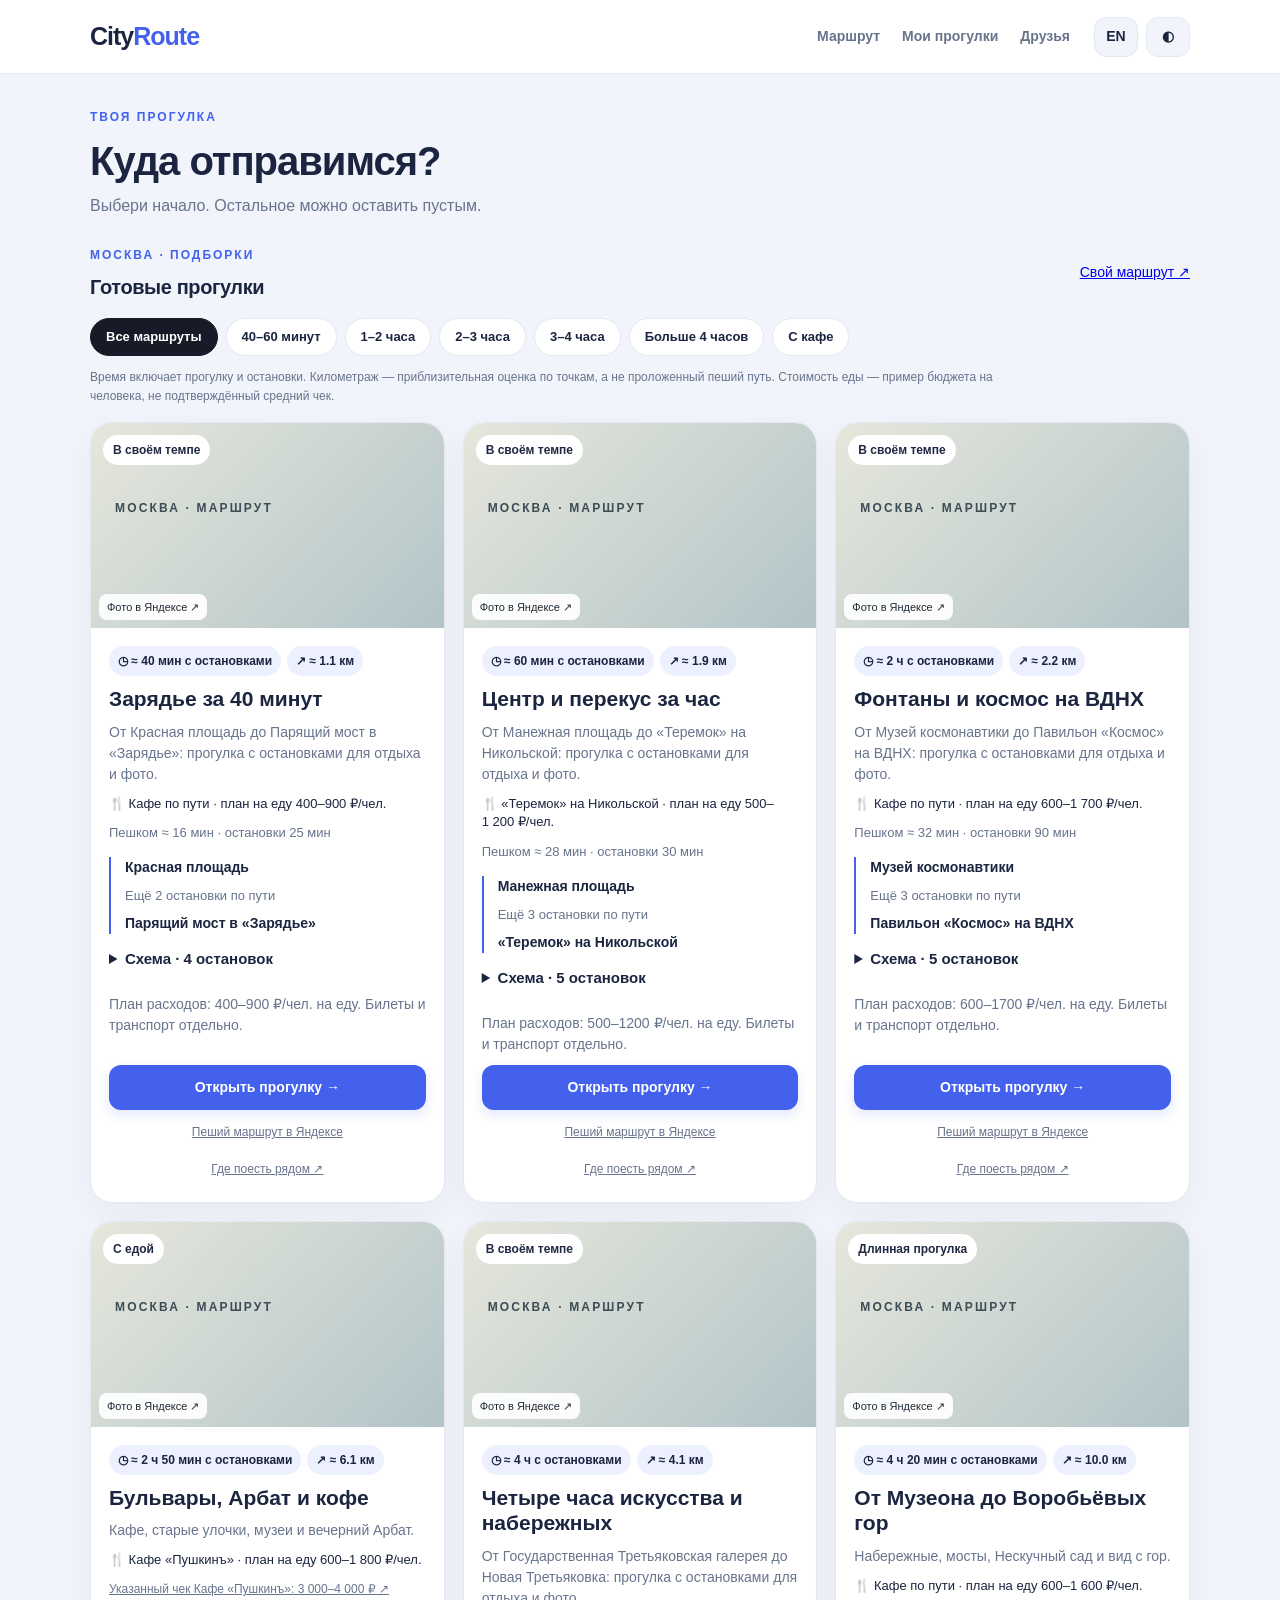
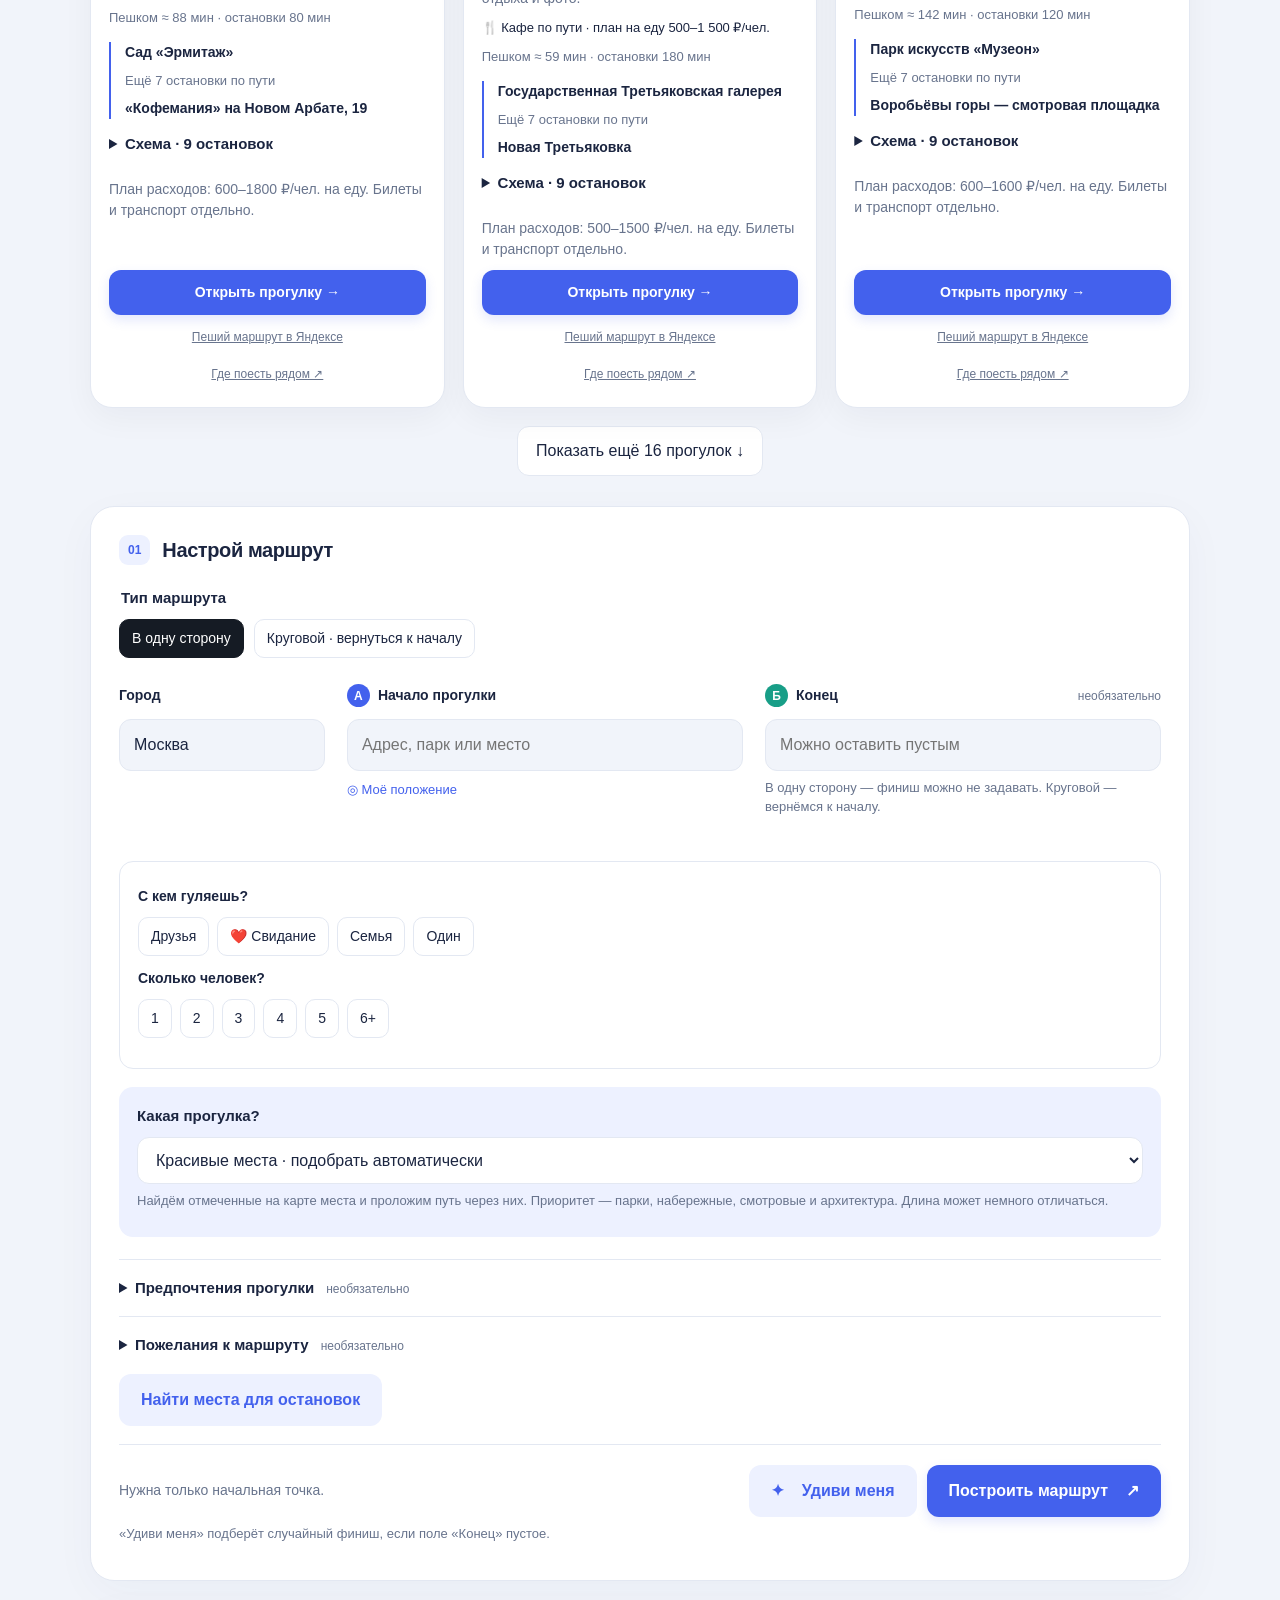
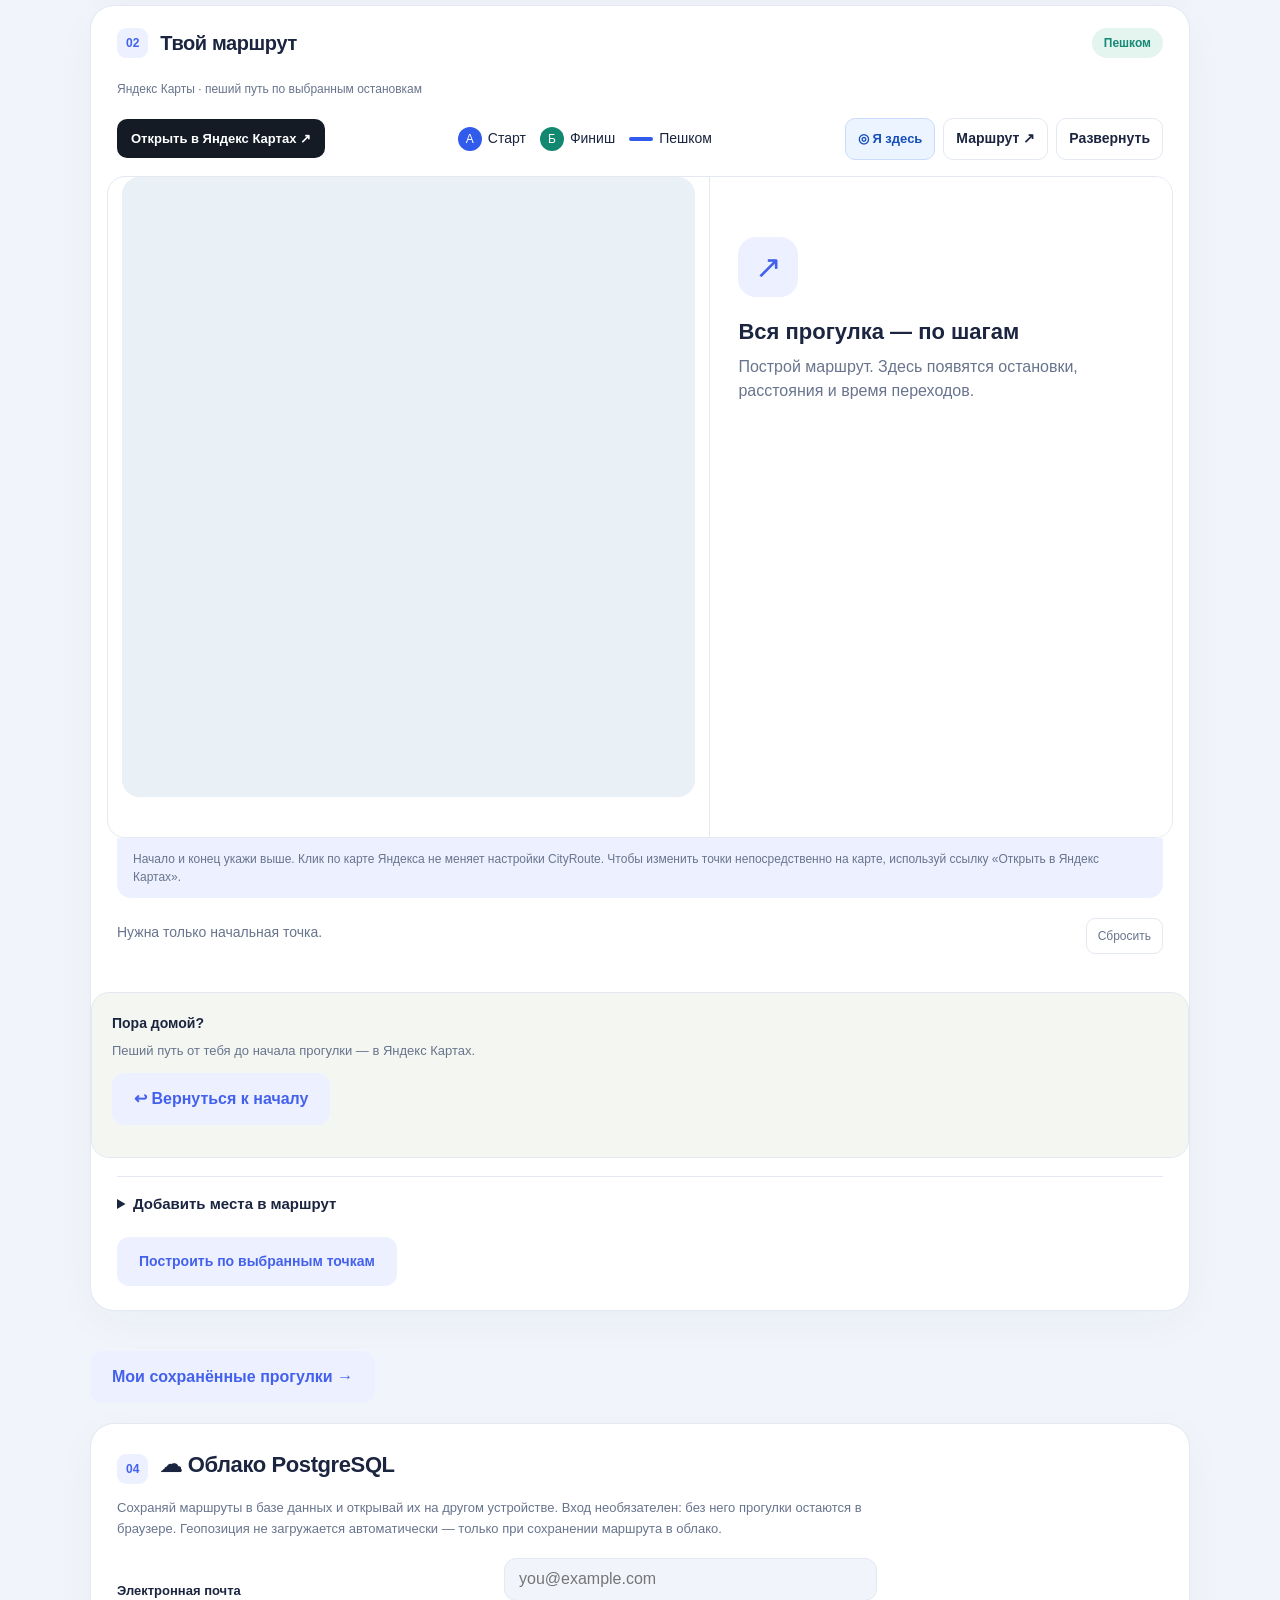
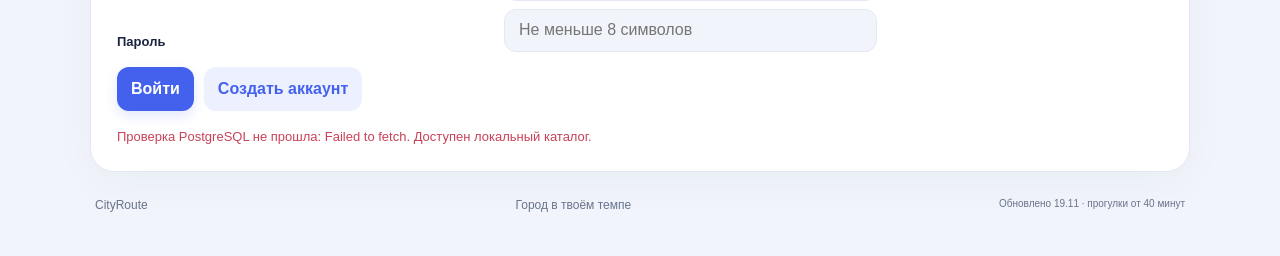
==== commit 638bb993: "Add 40-minute to four-hour walks and linked stop outlines" ====
--- a/docs/index.html
+++ b/docs/index.html
@@ -1,4 +1,4 @@
-<!doctype html><html lang="ru"><head><meta charset="utf-8"><meta name="viewport" content="width=device-width,initial-scale=1"><title>CityRoute — прогулка по городу</title><link rel="stylesheet" href="vendor/leaflet.css"><link rel="stylesheet" href="app.css?v=20261118-2"><link rel="stylesheet" href="social.css"><meta name="description" content="CityRoute — планировщик прогулок с остановками, интересами и круговыми маршрутами."><link rel="preconnect" href="https://yandex.ru" crossorigin></head>
+<!doctype html><html lang="ru"><head><meta charset="utf-8"><meta name="viewport" content="width=device-width,initial-scale=1"><title>CityRoute — прогулка по городу</title><link rel="stylesheet" href="vendor/leaflet.css"><link rel="stylesheet" href="app.css?v=20261119-1"><link rel="stylesheet" href="social.css"><meta name="description" content="CityRoute — планировщик прогулок с остановками, интересами и круговыми маршрутами."><link rel="preconnect" href="https://yandex.ru" crossorigin></head>
 <body data-page="home" class="yandex-widget-active"><header><a class="logo" href="index.html">City<span>Route</span></a><nav class="project-nav" aria-label="Разделы сайта"><a href="index.html" data-page="home">Маршрут</a><a href="walks.html" data-page="walks">Мои прогулки</a><a href="friends.html" data-page="friends">Друзья</a></nav><div class="header-actions"><button id="language" type="button" aria-label="Сменить язык">EN</button><button id="theme" type="button" aria-label="Сменить тему">◐</button></div></header>
 <main><div class="page-title"><span class="eyebrow ru">ТВОЯ ПРОГУЛКА</span><span class="eyebrow en">YOUR WALK</span><h1><span class="ru">Куда отправимся?</span><span class="en">Where shall we go?</span></h1><p class="ru">Выбери начало. Остальное можно оставить пустым.</p><p class="en">Choose a starting point. Everything else is optional.</p></div>
 <section class="ready-walks" aria-labelledby="readyTitle"><div class="ready-heading"><div><span class="eyebrow ru">МОСКВА · ПОДБОРКИ</span><span class="eyebrow en">MOSCOW · COLLECTIONS</span><h2 id="readyTitle"><span class="ru">Готовые прогулки</span><span class="en">Ready-made walks</span></h2></div><a href="#routeForm"><span class="ru">Свой маршрут ↗</span><span class="en">Plan your own ↗</span></a></div><div id="readyRoutes" class="ready-routes"></div></section><form id="routeForm" novalidate class="card planner"><div class="section-heading"><span class="step">01</span><h2><span class="ru">Настрой маршрут</span><span class="en">Plan your walk</span></h2></div>
@@ -43,4 +43,4 @@
   </div>
   <p id="pgStatus" class="field-note" role="status" aria-live="polite"></p>
 </section>
-<footer><span>CityRoute</span><span class="ru">Город в твоём темпе</span><span class="en">The city at your pace</span><small id="cityrouteBuild" class="build-label"><span class="ru">Обновлено 18.11 · готовые прогулки</span><span class="en">Updated 17 Nov · map and routes</span></small></footer></main><script defer src="static-shell.js"></script><script defer src="places-data.js?v=20261117-1"></script><script defer src="avoidance.js"></script><script defer src="itinerary.js"></script><script defer src="ai-offline.js"></script><script defer src="place-photos.js?v=20261117-6"></script><script defer src="postgres-client.js?v=20261117-1"></script><script defer src="distance-planner.js"></script><script defer src="ready-routes.js?v=20261118-2"></script><script defer src="app.js?v=20261118-1"></script><script defer src="postgres-ui.js?v=20261117-1"></script></body></html>+<footer><span>CityRoute</span><span class="ru">Город в твоём темпе</span><span class="en">The city at your pace</span><small id="cityrouteBuild" class="build-label"><span class="ru">Обновлено 19.11 · прогулки от 40 минут</span><span class="en">Updated 19 Nov · walks from 40 minutes</span></small></footer></main><script defer src="static-shell.js"></script><script defer src="places-data.js?v=20261117-1"></script><script defer src="avoidance.js"></script><script defer src="itinerary.js"></script><script defer src="ai-offline.js"></script><script defer src="place-photos.js?v=20261117-6"></script><script defer src="postgres-client.js?v=20261117-1"></script><script defer src="distance-planner.js"></script><script defer src="ready-routes.js?v=20261119-1"></script><script defer src="app.js?v=20261119-1"></script><script defer src="postgres-ui.js?v=20261117-1"></script></body></html>
--- a/docs/app.css
+++ b/docs/app.css
@@ -270,3 +270,6 @@
 @media(max-width:900px){.ready-routes{grid-template-columns:repeat(2,minmax(0,1fr))}}
 @media(max-width:720px){.ready-routes{display:grid;overflow:visible;grid-template-columns:1fr;padding-bottom:0}.ready-route{width:100%;min-width:0;flex:initial}.ready-route-media{height:192px}.ready-filters{flex-wrap:nowrap;overflow-x:auto;padding:0 0 8px;scrollbar-width:none}.ready-filter{white-space:nowrap;flex:none}.ready-route-body h3{font-size:21px}}
 @media(prefers-reduced-motion:reduce){.ready-route{transition:none}.ready-route:hover{transform:none}}
+
+/* Compact, named route outline; detailed stops stay expandable on phones. */
+.ready-route-outline{border-left:2px solid var(--accent);padding-left:14px;display:grid;gap:8px;margin:4px 0;font-size:14px}.ready-route-outline>span{font-weight:650}.ready-route-details ol{list-style:decimal;padding-left:24px;max-height:300px}.ready-route-details li{border-left:1px solid var(--line);padding:0 0 12px 10px}.ready-route-details a{color:var(--text);text-underline-offset:3px}.ready-route-details small{display:block;font-weight:400}.ready-route-timing{font-size:13px!important}.ready-route-outline small{font-size:13px}
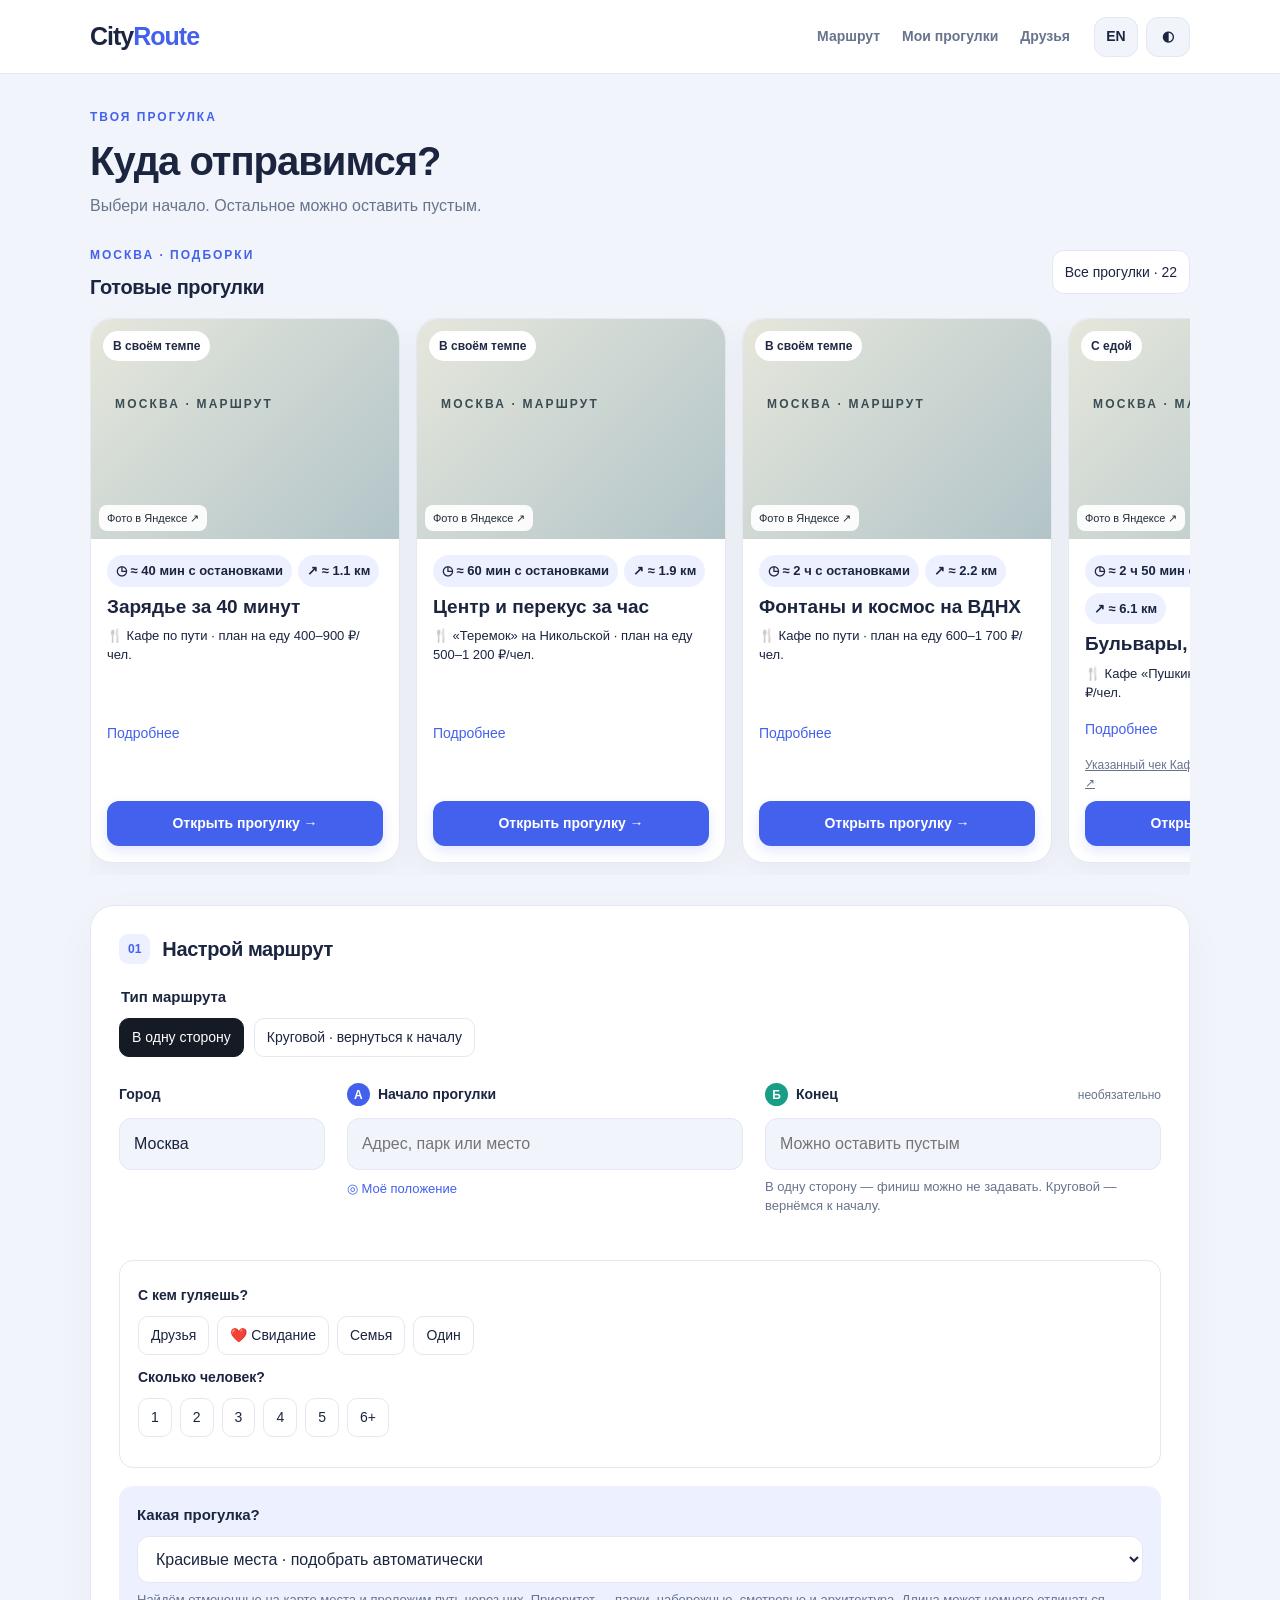
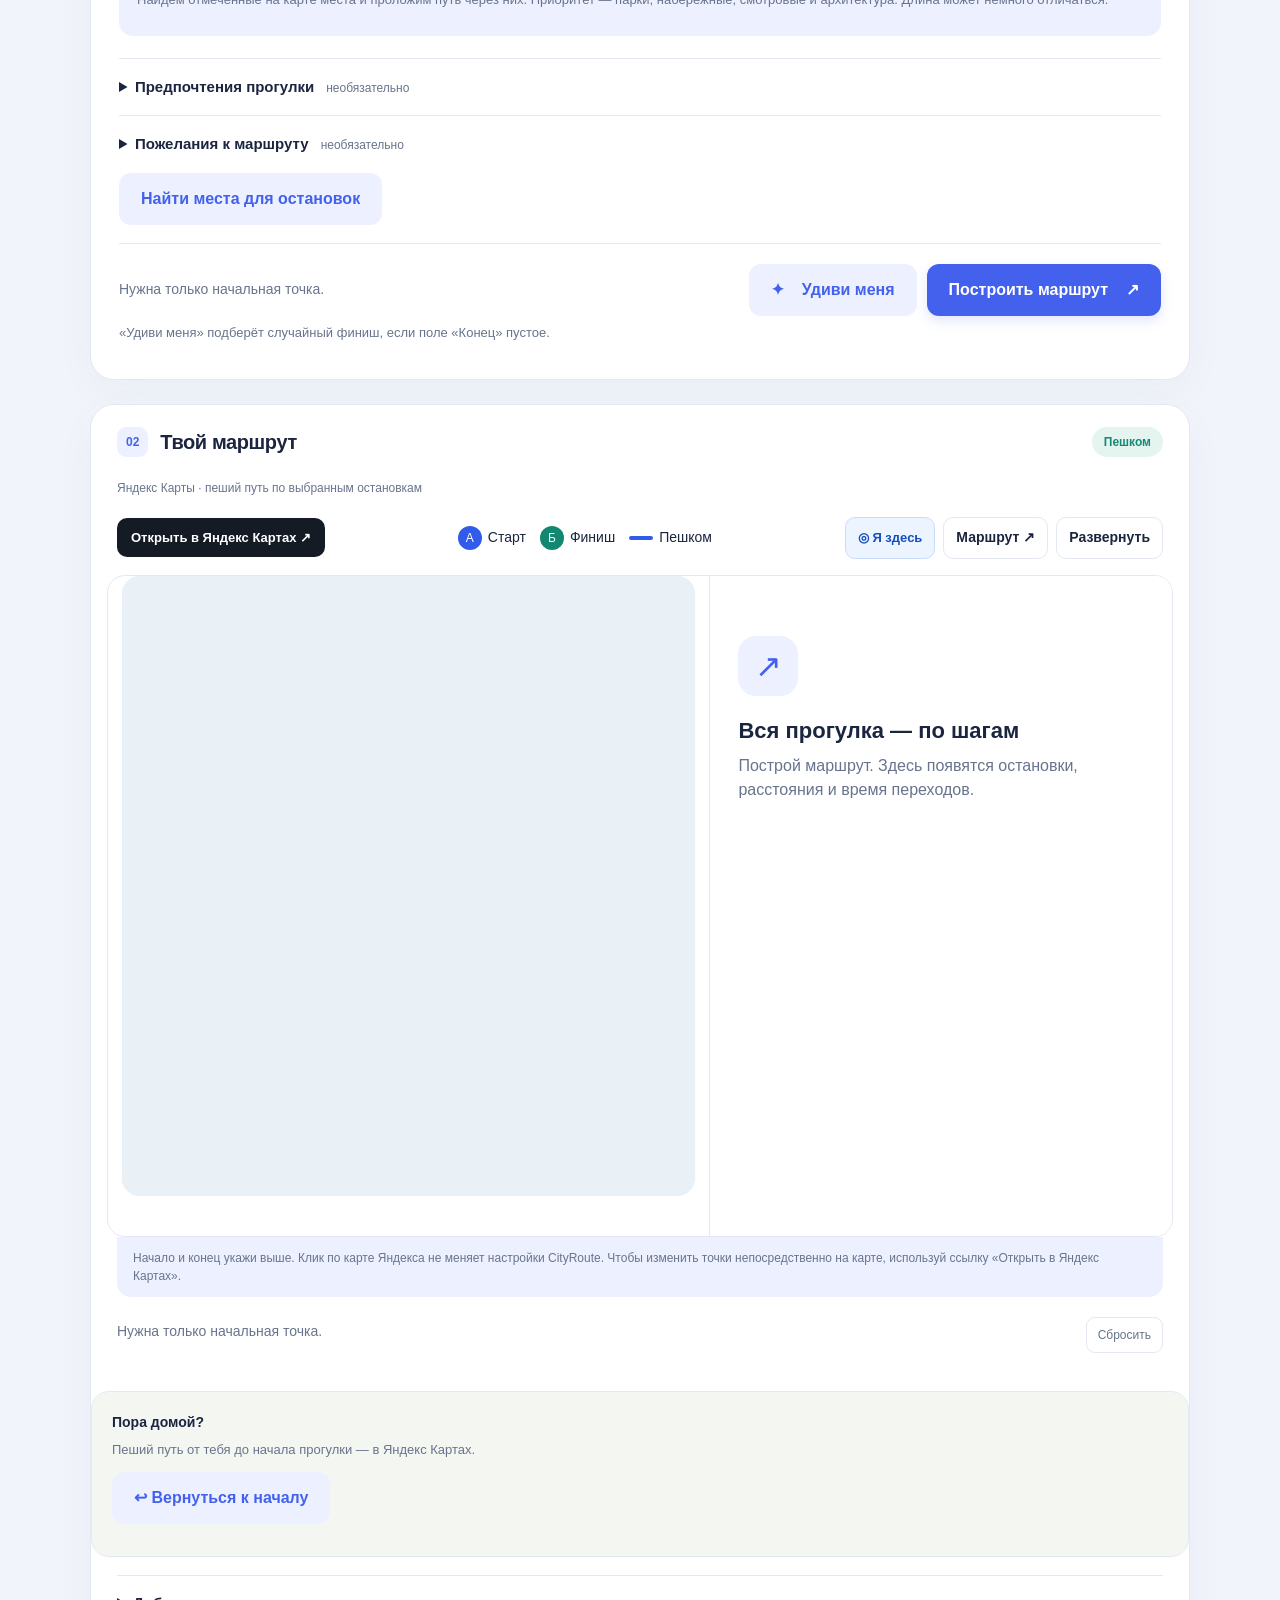
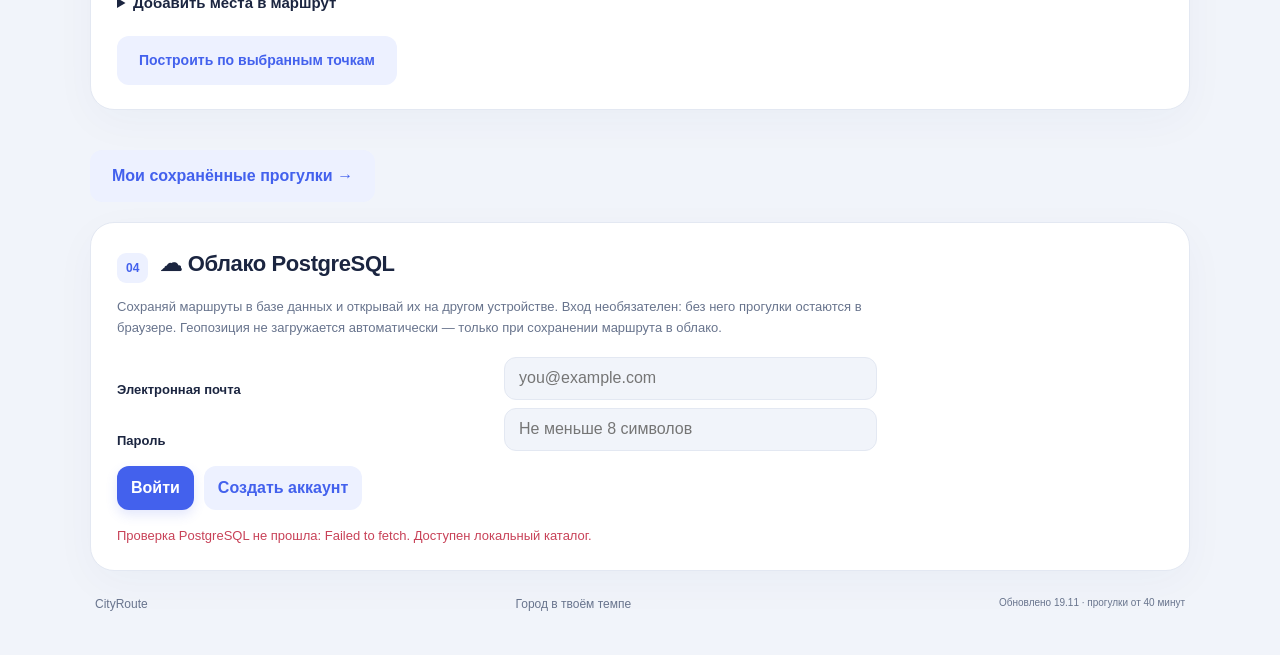
==== commit f1100444: "Make walk catalogue compact and improve stop photo cards" ====
--- a/docs/index.html
+++ b/docs/index.html
@@ -1,4 +1,4 @@
-<!doctype html><html lang="ru"><head><meta charset="utf-8"><meta name="viewport" content="width=device-width,initial-scale=1"><title>CityRoute — прогулка по городу</title><link rel="stylesheet" href="vendor/leaflet.css"><link rel="stylesheet" href="app.css?v=20261119-1"><link rel="stylesheet" href="social.css"><meta name="description" content="CityRoute — планировщик прогулок с остановками, интересами и круговыми маршрутами."><link rel="preconnect" href="https://yandex.ru" crossorigin></head>
+<!doctype html><html lang="ru"><head><meta charset="utf-8"><meta name="viewport" content="width=device-width,initial-scale=1"><title>CityRoute — прогулка по городу</title><link rel="stylesheet" href="vendor/leaflet.css"><link rel="stylesheet" href="app.css?v=20261119-2"><link rel="stylesheet" href="social.css"><meta name="description" content="CityRoute — планировщик прогулок с остановками, интересами и круговыми маршрутами."><link rel="preconnect" href="https://yandex.ru" crossorigin></head>
 <body data-page="home" class="yandex-widget-active"><header><a class="logo" href="index.html">City<span>Route</span></a><nav class="project-nav" aria-label="Разделы сайта"><a href="index.html" data-page="home">Маршрут</a><a href="walks.html" data-page="walks">Мои прогулки</a><a href="friends.html" data-page="friends">Друзья</a></nav><div class="header-actions"><button id="language" type="button" aria-label="Сменить язык">EN</button><button id="theme" type="button" aria-label="Сменить тему">◐</button></div></header>
 <main><div class="page-title"><span class="eyebrow ru">ТВОЯ ПРОГУЛКА</span><span class="eyebrow en">YOUR WALK</span><h1><span class="ru">Куда отправимся?</span><span class="en">Where shall we go?</span></h1><p class="ru">Выбери начало. Остальное можно оставить пустым.</p><p class="en">Choose a starting point. Everything else is optional.</p></div>
 <section class="ready-walks" aria-labelledby="readyTitle"><div class="ready-heading"><div><span class="eyebrow ru">МОСКВА · ПОДБОРКИ</span><span class="eyebrow en">MOSCOW · COLLECTIONS</span><h2 id="readyTitle"><span class="ru">Готовые прогулки</span><span class="en">Ready-made walks</span></h2></div><a href="#routeForm"><span class="ru">Свой маршрут ↗</span><span class="en">Plan your own ↗</span></a></div><div id="readyRoutes" class="ready-routes"></div></section><form id="routeForm" novalidate class="card planner"><div class="section-heading"><span class="step">01</span><h2><span class="ru">Настрой маршрут</span><span class="en">Plan your walk</span></h2></div>
@@ -43,4 +43,4 @@
   </div>
   <p id="pgStatus" class="field-note" role="status" aria-live="polite"></p>
 </section>
-<footer><span>CityRoute</span><span class="ru">Город в твоём темпе</span><span class="en">The city at your pace</span><small id="cityrouteBuild" class="build-label"><span class="ru">Обновлено 19.11 · прогулки от 40 минут</span><span class="en">Updated 19 Nov · walks from 40 minutes</span></small></footer></main><script defer src="static-shell.js"></script><script defer src="places-data.js?v=20261117-1"></script><script defer src="avoidance.js"></script><script defer src="itinerary.js"></script><script defer src="ai-offline.js"></script><script defer src="place-photos.js?v=20261117-6"></script><script defer src="postgres-client.js?v=20261117-1"></script><script defer src="distance-planner.js"></script><script defer src="ready-routes.js?v=20261119-1"></script><script defer src="app.js?v=20261119-1"></script><script defer src="postgres-ui.js?v=20261117-1"></script></body></html>+<footer><span>CityRoute</span><span class="ru">Город в твоём темпе</span><span class="en">The city at your pace</span><small id="cityrouteBuild" class="build-label"><span class="ru">Обновлено 19.11 · прогулки от 40 минут</span><span class="en">Updated 19 Nov · walks from 40 minutes</span></small></footer></main><script defer src="static-shell.js"></script><script defer src="places-data.js?v=20261119-2"></script><script defer src="avoidance.js"></script><script defer src="itinerary.js"></script><script defer src="ai-offline.js"></script><script defer src="place-photos.js?v=20261119-2"></script><script defer src="postgres-client.js?v=20261117-1"></script><script defer src="distance-planner.js"></script><script defer src="ready-routes.js?v=20261119-2"></script><script defer src="app.js?v=20261119-2"></script><script defer src="postgres-ui.js?v=20261117-1"></script></body></html>
--- a/docs/app.css
+++ b/docs/app.css
@@ -273,3 +273,20 @@
 
 /* Compact, named route outline; detailed stops stay expandable on phones. */
 .ready-route-outline{border-left:2px solid var(--accent);padding-left:14px;display:grid;gap:8px;margin:4px 0;font-size:14px}.ready-route-outline>span{font-weight:650}.ready-route-details ol{list-style:decimal;padding-left:24px;max-height:300px}.ready-route-details li{border-left:1px solid var(--line);padding:0 0 12px 10px}.ready-route-details a{color:var(--text);text-underline-offset:3px}.ready-route-details small{display:block;font-weight:400}.ready-route-timing{font-size:13px!important}.ready-route-outline small{font-size:13px}
+
+/* Photo-first collections and compact itinerary cards. */
+.ready-walks>.ready-routes{display:flex;overflow-x:auto;scroll-snap-type:x mandatory;gap:16px;padding:0 0 12px;overscroll-behavior-x:contain}
+.ready-walks>.ready-routes>.ready-route{flex:0 0 310px;scroll-snap-align:start;transform:none}
+.ready-heading{flex-wrap:wrap}.ready-heading>a{display:none}.ready-heading .ready-more{width:auto;margin:0;padding:8px 12px;min-height:44px;font-size:14px}
+.ready-route-media{height:220px}.ready-route-body{padding:16px;gap:9px}.ready-route-body h3{font-size:19px}.ready-route-metrics>span{font-size:13px}
+.ready-details-toggle{background:none;border:0;color:var(--accent);text-align:left!important;justify-content:start;padding:4px 0!important;min-height:36px!important;width:auto!important;align-self:start}
+.ready-extra{display:grid;gap:10px}.ready-extra[hidden]{display:none}.ready-route-actions .ready-food-link{display:none}.ready-extra:not([hidden])~.ready-route-actions .ready-food-link{display:block}
+.walks-dialog{width:min(1080px,96vw);max-width:1080px;max-height:90dvh;padding:24px;border:1px solid var(--line);border-radius:24px;background:var(--bg);color:var(--text);overscroll-behavior:contain}
+.walks-dialog::backdrop{background:#11182780;backdrop-filter:blur(5px)}.walks-dialog-open{overflow:hidden}
+.walks-dialog-bar{display:flex;align-items:center;justify-content:space-between;gap:12px;position:sticky;top:-24px;z-index:3;background:var(--bg);padding:12px 0;margin-bottom:16px}.walks-dialog-bar button{min-height:44px}
+.walks-dialog .ready-routes{align-items:start}.walks-dialog .ready-route{transform:none}.walks-dialog .ready-filters{display:flex;flex-wrap:wrap}.ready-route-body .ready-route-spend{font-size:13px!important}
+.cityroute-step-body{width:100%;background:var(--card);border:1px solid var(--line);border-radius:20px;padding:16px;box-shadow:0 4px 16px #17243b06}
+.cityroute-step-body>strong{font-size:18px;line-height:1.3;margin:10px 0 6px}.cityroute-step-media{margin:0 0 12px}.cityroute-stop-gallery img{height:210px;border-radius:14px}.cityroute-stop-photo{flex-basis:92%}
+.cityroute-step-media>a{display:inline-block;font-size:13px;margin-top:5px}.cityroute-stop-facts{display:flex;flex-wrap:wrap;gap:8px;margin:10px 0}.cityroute-stop-facts small{font-size:14px;color:var(--muted)}
+.cityroute-step-leg{display:flex;flex-direction:column-reverse;align-items:flex-start;gap:5px;margin-top:12px}.cityroute-step-leg span{font-size:14px;color:var(--text)}.cityroute-step-leg a{font-size:13px}.cityroute-stop-price{font-size:15px}.stop-photo-status{font-size:13px!important;color:var(--muted);margin:4px 0!important}.stop-photo-status[hidden]{display:none}
+@media(max-width:720px){.ready-walks>.ready-routes>.ready-route{flex-basis:82%;max-width:340px}.ready-route-media{height:205px}.walks-dialog{width:100%;max-width:100%;max-height:94dvh;margin:auto 0 0;border-radius:24px 24px 0 0;padding:16px}.walks-dialog-bar{top:-16px}.walks-dialog .ready-routes{grid-template-columns:1fr}.cityroute-step-body{padding:14px}.cityroute-stop-gallery img{height:190px}}
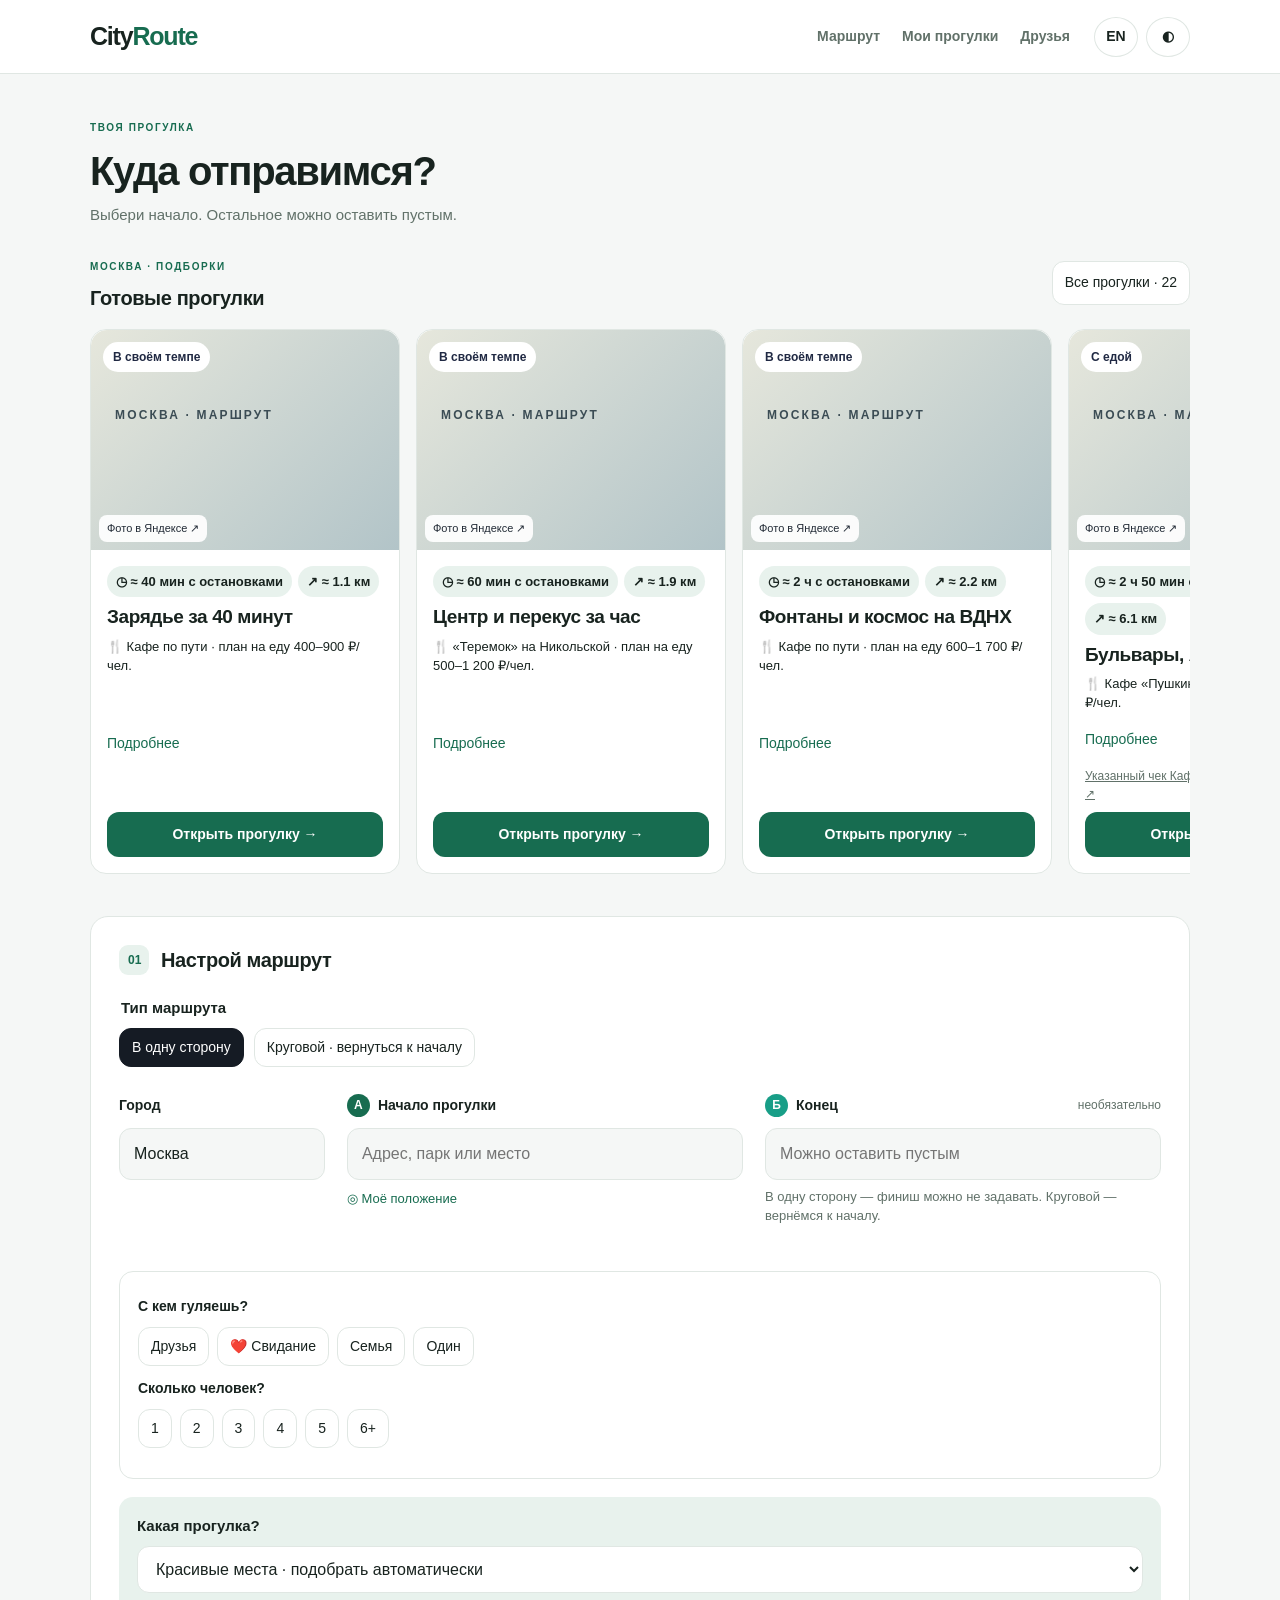
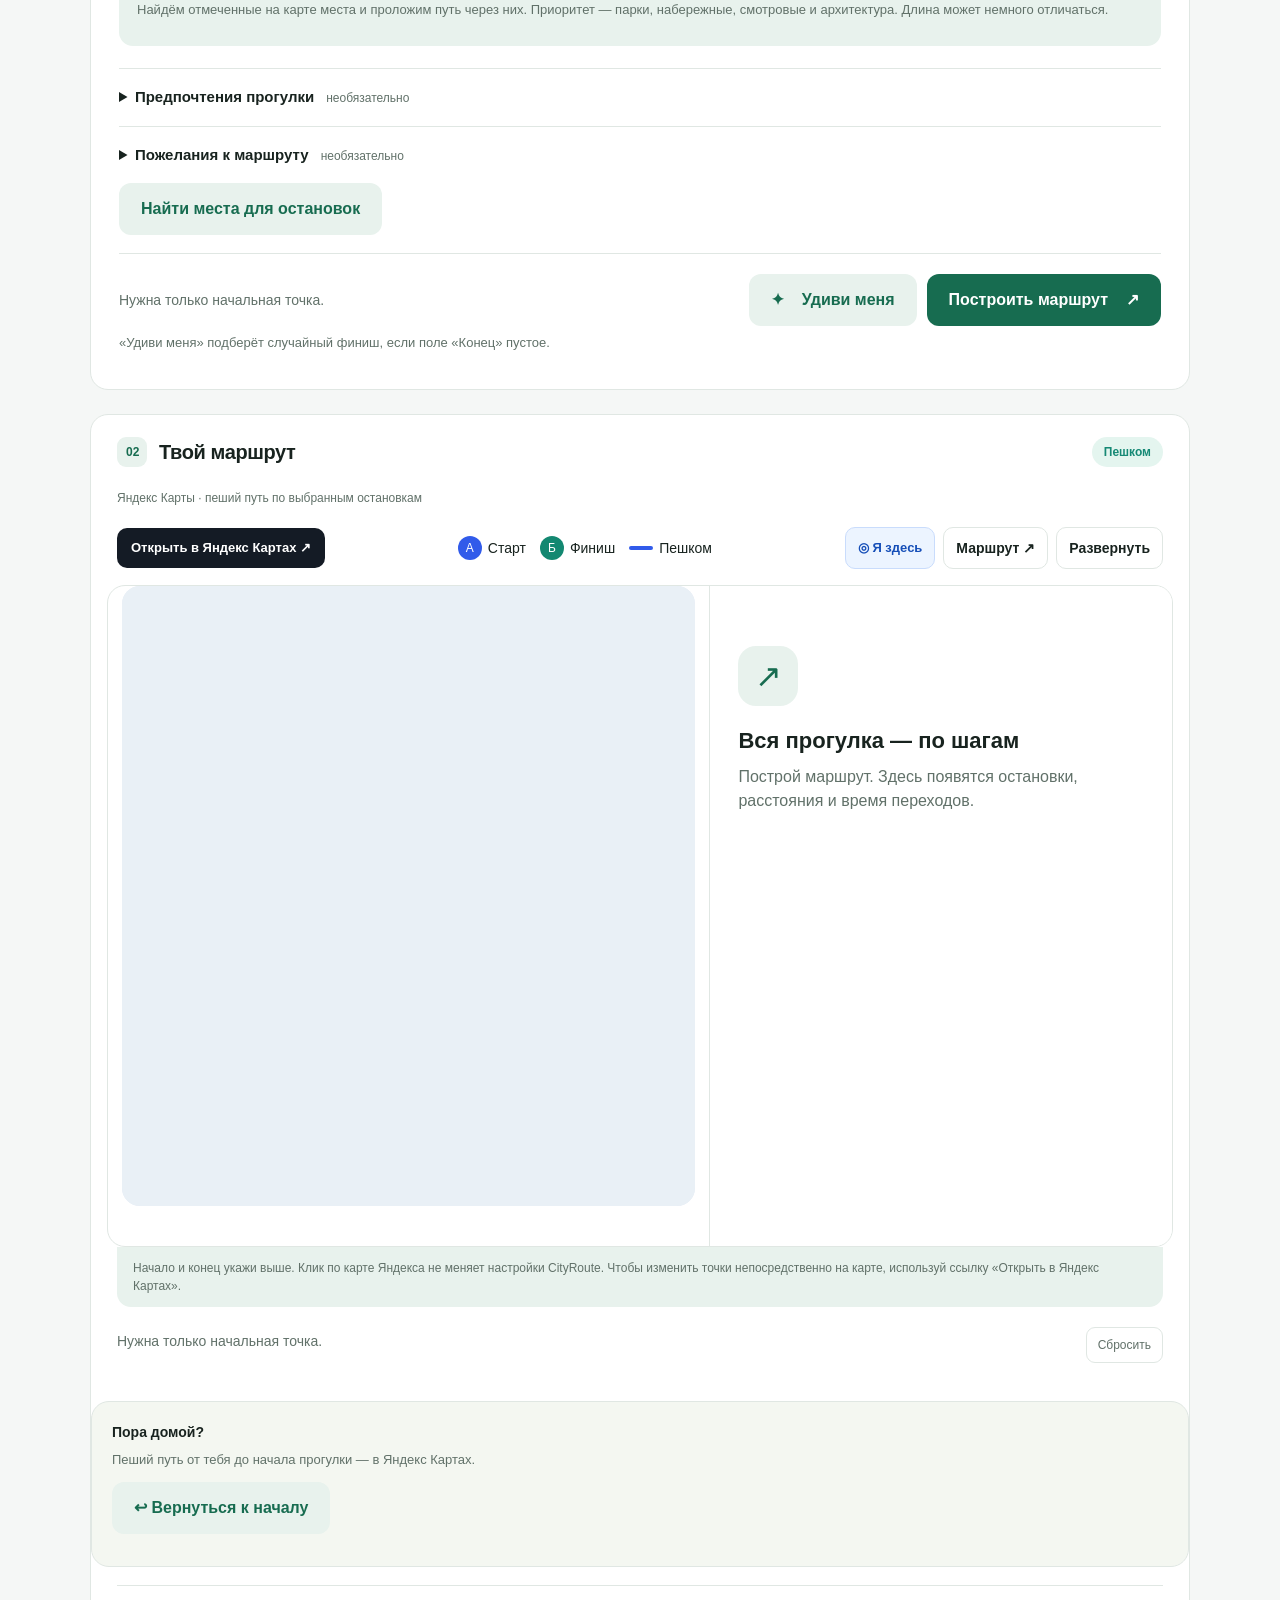
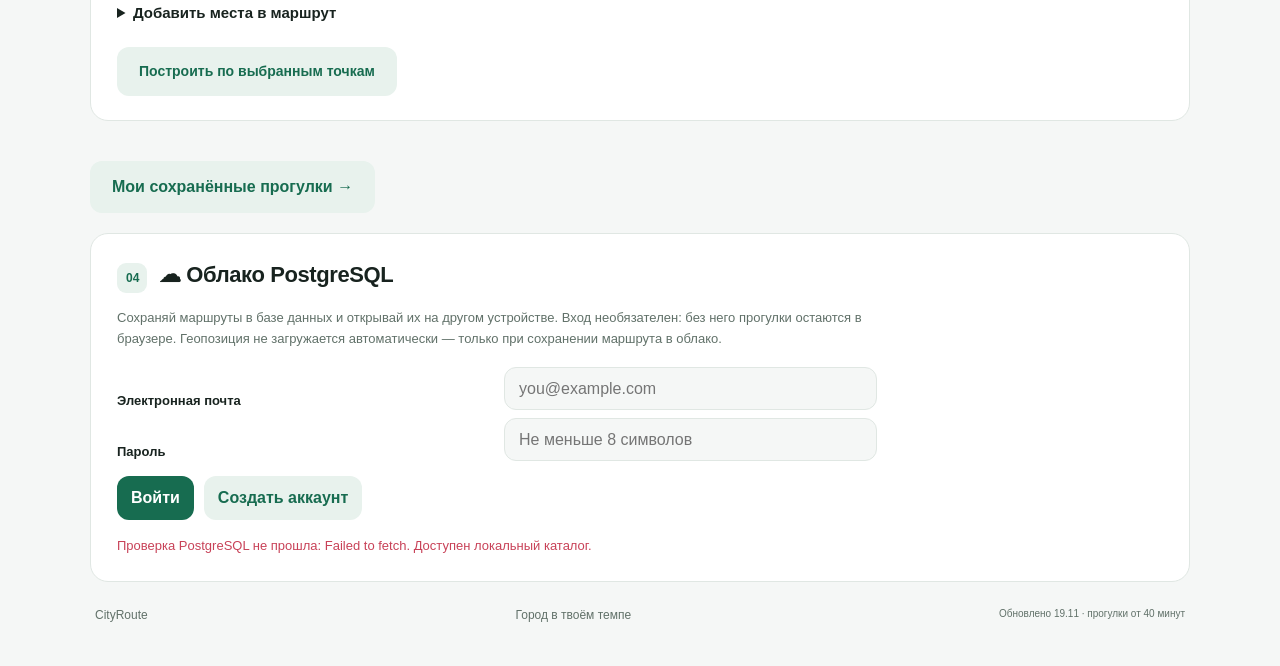
==== commit 4a0dc156: "Refresh compact UI, enable English on all pages and fix endpoint photo caching" ====
--- a/docs/index.html
+++ b/docs/index.html
@@ -1,4 +1,4 @@
-<!doctype html><html lang="ru"><head><meta charset="utf-8"><meta name="viewport" content="width=device-width,initial-scale=1"><title>CityRoute — прогулка по городу</title><link rel="stylesheet" href="vendor/leaflet.css"><link rel="stylesheet" href="app.css?v=20261119-2"><link rel="stylesheet" href="social.css"><meta name="description" content="CityRoute — планировщик прогулок с остановками, интересами и круговыми маршрутами."><link rel="preconnect" href="https://yandex.ru" crossorigin></head>
+<!doctype html><html lang="ru"><head><meta charset="utf-8"><meta name="viewport" content="width=device-width,initial-scale=1"><title>CityRoute — прогулка по городу</title><link rel="stylesheet" href="vendor/leaflet.css?v=20261119-4"><link rel="stylesheet" href="app.css?v=20261119-4"><link rel="stylesheet" href="social.css?v=20261119-4"><meta name="description" content="CityRoute — планировщик прогулок с остановками, интересами и круговыми маршрутами."><link rel="preconnect" href="https://yandex.ru" crossorigin></head>
 <body data-page="home" class="yandex-widget-active"><header><a class="logo" href="index.html">City<span>Route</span></a><nav class="project-nav" aria-label="Разделы сайта"><a href="index.html" data-page="home">Маршрут</a><a href="walks.html" data-page="walks">Мои прогулки</a><a href="friends.html" data-page="friends">Друзья</a></nav><div class="header-actions"><button id="language" type="button" aria-label="Сменить язык">EN</button><button id="theme" type="button" aria-label="Сменить тему">◐</button></div></header>
 <main><div class="page-title"><span class="eyebrow ru">ТВОЯ ПРОГУЛКА</span><span class="eyebrow en">YOUR WALK</span><h1><span class="ru">Куда отправимся?</span><span class="en">Where shall we go?</span></h1><p class="ru">Выбери начало. Остальное можно оставить пустым.</p><p class="en">Choose a starting point. Everything else is optional.</p></div>
 <section class="ready-walks" aria-labelledby="readyTitle"><div class="ready-heading"><div><span class="eyebrow ru">МОСКВА · ПОДБОРКИ</span><span class="eyebrow en">MOSCOW · COLLECTIONS</span><h2 id="readyTitle"><span class="ru">Готовые прогулки</span><span class="en">Ready-made walks</span></h2></div><a href="#routeForm"><span class="ru">Свой маршрут ↗</span><span class="en">Plan your own ↗</span></a></div><div id="readyRoutes" class="ready-routes"></div></section><form id="routeForm" novalidate class="card planner"><div class="section-heading"><span class="step">01</span><h2><span class="ru">Настрой маршрут</span><span class="en">Plan your walk</span></h2></div>
@@ -7,7 +7,7 @@
 <div class="field"><label for="endPoint"><span class="point-dot end-dot">Б</span><span class="ru">Конец</span><span class="en">Destination</span><small class="ru">необязательно</small><small class="en">optional</small></label><input id="endPoint" placeholder="Можно оставить пустым" autocomplete="off"><p class="field-note ru">В одну сторону — финиш можно не задавать. Круговой — вернёмся к началу.</p><p class="field-note en">One way: destination is optional. Round trip: return to the start.</p><div class="field-actions"></div></div></div>
 <div class="company-settings"><div><h3 class="ru">С кем гуляешь?</h3><h3 class="en">Your company</h3><div class="choices"><label class="pick"><input id="company-friends" type="radio" name="company"><span><b class="ru">Друзья</b><b class="en">Friends</b></span></label><label class="pick"><input id="company-date" type="radio" name="company"><span><b class="ru">❤️ Свидание</b><b class="en">❤️ Date</b></span></label><label class="pick"><input id="company-family" type="radio" name="company"><span><b class="ru">Семья</b><b class="en">Family</b></span></label><label class="pick"><input id="company-alone" type="radio" name="company"><span><b class="ru">Один</b><b class="en">Solo</b></span></label></div><h3 class="ru">Сколько человек?</h3><h3 class="en">Group size</h3><div class="choices" id="peopleChoices"><label class="pick"><input type="radio" name="people" value="1"><span>1</span></label><label class="pick"><input type="radio" name="people" value="2"><span>2</span></label><label class="pick"><input type="radio" name="people" value="3"><span>3</span></label><label class="pick"><input type="radio" name="people" value="4"><span>4</span></label><label class="pick"><input type="radio" name="people" value="5"><span>5</span></label><label class="pick"><input type="radio" name="people" value="6+"><span>6+</span></label></div></div>
 <p id="peopleNote" class="field-note" role="status"></p></div><div class="scenic-settings"><label for="routeStyle"><strong class="ru">Какая прогулка?</strong><strong class="en">What kind of walk?</strong></label><select id="routeStyle"><option value="all">Красивые места · подобрать автоматически</option><option value="parks">Парки и сады</option><option value="water">Набережные и смотровые</option><option value="sights">Архитектура и достопримечательности</option><option value="malls">Торговые центры</option><option value="food">Кафе, рестораны и пекарни</option><option value="culture">Музеи, театры и кино</option><option value="direct">Обычный маршрут</option></select><p class="field-note ru">Найдём отмеченные на карте места и проложим путь через них. Приоритет — парки, набережные, смотровые и архитектура. Длина может немного отличаться.</p><p class="field-note en">Find mapped places and walk via them. The distance may vary.</p></div>
-<details class="extra"><summary><span class="ru">Предпочтения прогулки</span><span class="en">Walking preferences</span><small class="ru">необязательно</small><small class="en">optional</small></summary><div class="extras-grid"><div class="wide"><h3 class="ru">Как передвигаться</h3><h3 class="en">Getting around</h3><div class="choices"><label class="pick"><input type="radio" name="transport" value="walk" checked><span>🚶 <b class="ru">Только пешком</b><b class="en">Walking only</b></span></label><label class="pick"><input type="radio" name="transport" value="transit"><span>🚇 <b class="ru">Можно общественным транспортом</b><b class="en">Allow public transport</b></span></label></div><p class="field-note ru">Для каждого участка появится кнопка «На транспорте». Рейсы, пересадки и время поездки откроются в Яндекс Картах. Здесь на карте — пеший вариант.</p><p class="field-note en">Each leg gets a public transport link. Services, transfers and travel times open in Yandex Maps. This map shows the walking option.</p></div>
+<details class="extra"><summary><span class="ru">Предпочтения прогулки</span><span class="en">Walking preferences</span><small class="ru">необязательно</small><small class="en">optional</small></summary><div class="extras-grid"><div class="wide"><h3 class="ru">Как передвигаться</h3><h3 class="en">Getting around</h3><div class="choices"><label class="pick"><input type="radio" name="transport" value="walk" checked><span>🚶 <b class="ru">Только пешком</b><b class="en">Walking only</b></span></label><label class="pick"><input type="radio" name="transport" value="transit"><span>🚇 <b class="ru">Можно общественным транспортом</b><b class="en">Allow public transport</b></span></label></div><p class="field-note ru">Для каждого участка появится кнопка «На транспорте». Рейсы, пересадки и время поездки откроются в Яндекс Картах. На карте будет вариант с общественным транспортом.</p><p class="field-note en">Each leg gets a public transport link. Services, transfers and travel times open in Yandex Maps. The map will show the public transport option.</p></div>
 <div><h3 class="ru">Настроение</h3><h3 class="en">Mood</h3><div class="choices"><label class="pick soft"><input type="radio" name="mood" value="scenic"><span>✨ <b class="ru">Красиво</b><b class="en">Scenic</b></span></label><label class="pick soft"><input type="radio" name="mood" value="calm"><span>🌿 <b class="ru">Спокойно</b><b class="en">Calm</b></span></label><label class="pick soft"><input type="radio" name="mood" value="active"><span>⚡ <b class="ru">Активно</b><b class="en">Active</b></span></label><label class="pick soft"><input type="radio" name="mood" value="romantic"><span>❤️ <b class="ru">Романтично</b><b class="en">Romantic</b></span></label><label class="pick soft"><input type="radio" name="mood" value="unusual"><span>🪄 <b class="ru">Необычно</b><b class="en">Unusual</b></span></label></div></div>
 <div class="wide"><h3 class="ru">Интересы</h3><h3 class="en">Interests</h3><div class="choices"><label class="pick"><input type="checkbox" data-preference="rain"><span>🌧 <b class="ru">Если дождь</b><b class="en">Rain mode</b></span></label><label class="pick"><input type="checkbox" data-preference="parks"><span>🌳 <b class="ru">Парки</b><b class="en">Parks</b></span></label><label class="pick"><input type="checkbox" data-preference="photo"><span>📸 <b class="ru">Фото</b><b class="en">Photos</b></span></label><label class="pick"><input type="checkbox" data-preference="architecture"><span>🏛 <b class="ru">Архитектура</b><b class="en">Architecture</b></span></label><label class="pick"><input type="checkbox" data-preference="cafe"><span>☕ <b class="ru">Кафе</b><b class="en">Cafés</b></span></label><label class="pick"><input type="checkbox" data-preference="restaurant"><span>🍽 <b class="ru">Рестораны</b><b class="en">Restaurants</b></span></label><label class="pick"><input type="checkbox" data-preference="dessert"><span>🍰 <b class="ru">Десерты</b><b class="en">Desserts</b></span></label><label class="pick"><input type="checkbox" data-preference="museum"><span>🏛️ <b class="ru">Музеи</b><b class="en">Museums</b></span></label><label class="pick"><input type="checkbox" data-preference="theatre"><span>🎭 <b class="ru">Театры</b><b class="en">Theatres</b></span></label><label class="pick"><input type="checkbox" data-preference="cinema"><span>🎬 <b class="ru">Кино</b><b class="en">Cinema</b></span></label><label class="pick"><input type="checkbox" data-preference="viewpoint"><span>🌅 <b class="ru">Смотровые</b><b class="en">Viewpoints</b></span></label><label class="pick"><input type="checkbox" data-preference="water"><span>🌊 <b class="ru">Набережные</b><b class="en">Waterfronts</b></span></label><label class="pick"><input type="checkbox" data-preference="nature"><span>🌲 <b class="ru">Природа</b><b class="en">Nature</b></span></label><label class="pick"><input type="checkbox" data-preference="shopping"><span>🛍 <b class="ru">Магазины</b><b class="en">Shopping</b></span></label><label class="pick"><input type="checkbox" data-preference="entertainment"><span>🎡 <b class="ru">Развлечения</b><b class="en">Entertainment</b></span></label><label class="pick"><input type="checkbox" data-preference="quest"><span>🧩 <b class="ru">Квесты</b><b class="en">Escape rooms</b></span></label><label class="pick"><input type="checkbox" data-preference="cycling"><span>🚲 <b class="ru">Велопрогулка</b><b class="en">Cycling</b></span></label><label class="pick"><input type="checkbox" data-preference="picnic"><span>🧺 <b class="ru">Пикник</b><b class="en">Picnic</b></span></label><label class="pick"><input type="checkbox" data-preference="pets"><span>🐾 <b class="ru">С животными</b><b class="en">Pet-friendly</b></span></label><label class="pick"><input type="checkbox" data-preference="kids"><span>👶 <b class="ru">С детьми</b><b class="en">With kids</b></span></label><label class="pick"><input type="checkbox" data-preference="art"><span>🎨 <b class="ru">Стрит-арт</b><b class="en">Street art</b></span></label><label class="pick"><input type="checkbox" data-preference="books"><span>📚 <b class="ru">Книжные места</b><b class="en">Book spots</b></span></label><label class="pick"><input type="checkbox" data-preference="history"><span>🕰 <b class="ru">Исторические места</b><b class="en">Historic places</b></span></label></div></div>
 <div><h3 class="ru">Бюджет на прогулку</h3><h3 class="en">Walking budget</h3><div class="budget-row"><input id="budgetAmount" type="number" min="0" max="50000" step="500" placeholder="Без ограничения" aria-label="Бюджет в рублях"><span>₽</span></div><input id="budgetRange" type="range" min="0" max="50000" step="500" value="0" aria-label="Ползунок бюджета"><p class="field-note ru">Шаг 500 ₽. Бюджет сохраняется с маршрутом; проверка цен мест пока недоступна.</p></div>
@@ -43,4 +43,4 @@
   </div>
   <p id="pgStatus" class="field-note" role="status" aria-live="polite"></p>
 </section>
-<footer><span>CityRoute</span><span class="ru">Город в твоём темпе</span><span class="en">The city at your pace</span><small id="cityrouteBuild" class="build-label"><span class="ru">Обновлено 19.11 · прогулки от 40 минут</span><span class="en">Updated 19 Nov · walks from 40 minutes</span></small></footer></main><script defer src="static-shell.js"></script><script defer src="places-data.js?v=20261119-2"></script><script defer src="avoidance.js"></script><script defer src="itinerary.js"></script><script defer src="ai-offline.js"></script><script defer src="place-photos.js?v=20261119-2"></script><script defer src="postgres-client.js?v=20261117-1"></script><script defer src="distance-planner.js"></script><script defer src="ready-routes.js?v=20261119-2"></script><script defer src="app.js?v=20261119-2"></script><script defer src="postgres-ui.js?v=20261117-1"></script></body></html>+<footer><span>CityRoute</span><span class="ru">Город в твоём темпе</span><span class="en">The city at your pace</span><small id="cityrouteBuild" class="build-label"><span class="ru">Обновлено 19.11 · прогулки от 40 минут</span><span class="en">Updated 19 Nov · walks from 40 minutes</span></small></footer></main><script defer src="static-shell.js?v=20261119-4"></script><script defer src="places-data.js?v=20261119-4"></script><script defer src="avoidance.js?v=20261119-4"></script><script defer src="itinerary.js?v=20261119-4"></script><script defer src="ai-offline.js?v=20261119-4"></script><script defer src="place-photos.js?v=20261119-4"></script><script defer src="postgres-client.js?v=20261119-4"></script><script defer src="distance-planner.js?v=20261119-4"></script><script defer src="ready-routes.js?v=20261119-4"></script><script defer src="app.js?v=20261119-4"></script><script defer src="postgres-ui.js?v=20261119-4"></script></body></html>
--- a/docs/app.css
+++ b/docs/app.css
@@ -290,3 +290,18 @@
 .cityroute-step-media>a{display:inline-block;font-size:13px;margin-top:5px}.cityroute-stop-facts{display:flex;flex-wrap:wrap;gap:8px;margin:10px 0}.cityroute-stop-facts small{font-size:14px;color:var(--muted)}
 .cityroute-step-leg{display:flex;flex-direction:column-reverse;align-items:flex-start;gap:5px;margin-top:12px}.cityroute-step-leg span{font-size:14px;color:var(--text)}.cityroute-step-leg a{font-size:13px}.cityroute-stop-price{font-size:15px}.stop-photo-status{font-size:13px!important;color:var(--muted);margin:4px 0!important}.stop-photo-status[hidden]{display:none}
 @media(max-width:720px){.ready-walks>.ready-routes>.ready-route{flex-basis:82%;max-width:340px}.ready-route-media{height:205px}.walks-dialog{width:100%;max-width:100%;max-height:94dvh;margin:auto 0 0;border-radius:24px 24px 0 0;padding:16px}.walks-dialog-bar{top:-16px}.walks-dialog .ready-routes{grid-template-columns:1fr}.cityroute-step-body{padding:14px}.cityroute-stop-gallery img{height:190px}}
+
+.stop-photo-fallback-link[hidden]{display:none!important}.remove-food-stop{font-size:13px;padding:8px 12px;margin:8px 0;min-height:40px}
+
+/* Compact CityRoute visual refresh: shared tokens for all three pages. */
+:root{--bg:#f5f7f6;--card:#fff;--text:#18231f;--muted:#617169;--line:#e0e7e3;--accent:#176c50;--soft:#e8f2ed;--shadow:0 4px 18px #163c2505}
+body.dark{--bg:#111815;--card:#1b2520;--text:#f1f6f3;--muted:#acbdb2;--line:#34463b;--accent:#82d5ae;--soft:#283e32;--shadow:none}
+header{box-shadow:none}.header-actions button{border-radius:50%;background:transparent}.logo{letter-spacing:-1.2px}
+.card{border-radius:18px;box-shadow:none}.page-title{margin:10px 0 26px}.page-title h1{letter-spacing:-1.3px}.eyebrow{font-size:10px;letter-spacing:1.6px}.page-title p{max-width:580px;font-size:15px}
+.primary{background:var(--accent);box-shadow:none;border-radius:12px;color:var(--card)}.secondary{border-radius:12px;box-shadow:none}.dark .primary{color:#111815}
+input,select,textarea{border-radius:12px!important}.pick span{border-radius:12px}.section-heading .step{width:30px;height:30px;font-size:12px;border-radius:9px}
+.ready-route{box-shadow:none;border-radius:16px}.ready-route-media{border-radius:16px 16px 0 0}.ready-route h3{letter-spacing:-.4px}.ready-route:hover{box-shadow:0 8px 24px #163c2510}
+.cityroute-step-body{border-radius:16px;box-shadow:none;border-color:var(--line);padding:16px}.cityroute-step-body>strong{font-size:18px;letter-spacing:-.3px}.cityroute-step-marker{border-radius:50%}.cityroute-step:before{background:var(--line)}
+.cityroute-stop-gallery img{height:210px;border-radius:12px}.cityroute-stop-facts small{font-size:13px}.cityroute-step-leg span{color:var(--muted);font-size:13px}.cityroute-map-cta,.cityroute-save-route,.cityroute-share-route{font-size:15px;padding:14px 16px;min-height:48px}.cityroute-share-route{width:100%;margin-top:10px}
+.saved-search{width:100%;margin:8px 0 18px;padding:13px 15px;background:var(--bg);border:1px solid var(--line);color:var(--text)}.saved-route{box-shadow:none;border-radius:14px}.saved-actions{gap:8px}
+@media(max-width:760px){body{font-size:15px}header{padding:10px 16px;gap:8px}.header-actions button{min-width:38px;height:38px}.project-nav a{font-size:12px;padding:7px 9px}main{padding:20px 14px}.planner{padding:18px}.card{margin-bottom:18px}.page-title h1{font-size:30px}.cityroute-step{gap:10px}.cityroute-step-body{padding:12px}.cityroute-step-marker{width:30px;height:30px;flex-basis:30px;font-size:12px}.cityroute-stop-gallery img{height:180px}.saved-route{flex-wrap:wrap}.saved-actions{flex-wrap:wrap}}
--- a/docs/social.css
+++ b/docs/social.css
@@ -1 +1 @@
-[hidden]{display:none!important}.project-nav a[aria-current=page]{color:var(--accent);background:var(--soft);border-radius:10px}#accountButton{max-width:160px;overflow:hidden;text-overflow:ellipsis;white-space:nowrap}.social-card{padding:26px}.social-card h2{margin-bottom:14px}.social-grid{display:grid;grid-template-columns:repeat(2,minmax(0,1fr));gap:18px}.social-grid>.card{margin-bottom:0}.social-grid+section{margin-top:24px}.social-card label{display:block;margin:12px 0 6px;font-size:14px;font-weight:650}.social-card form .primary{margin-top:16px}.social-card input{margin-bottom:4px}dialog{width:min(480px,calc(100% - 28px));border:1px solid var(--line);border-radius:22px;padding:30px;background:var(--card);color:var(--text);box-shadow:0 20px 90px #0004}dialog::backdrop{background:#17213b88;backdrop-filter:blur(4px)}dialog h2{margin:12px 0}dialog label{display:block;margin:16px 0 8px}dialog .primary{margin:18px 0 12px;text-decoration:none;text-align:center}dialog p{font-size:14px;color:var(--muted)}.dialog-close{position:absolute;right:12px;top:8px;border:0;background:none;color:var(--text);font-size:26px}.code-line{display:flex;gap:12px;align-items:center;flex-wrap:wrap}.code-line code{font-size:18px;letter-spacing:1px;background:var(--bg);padding:12px;border-radius:10px;overflow-wrap:anywhere}.inline-link{display:inline-flex;text-decoration:none;margin-top:16px}.friend-card,.walk-card{padding:18px;border:1px solid var(--line);border-radius:16px;background:var(--bg)}.friend-card h3,.walk-card h3{font-size:17px}.row-actions{display:flex;flex-wrap:wrap;gap:8px;margin-top:12px}.small-button{border:1px solid var(--line);border-radius:9px;background:var(--card);color:var(--text);padding:8px 12px;font-size:13px}.small-button:hover{border-color:var(--accent)}.danger-button{color:#b83d4b}.notice:not(:empty){padding:14px 18px;border-radius:12px;background:var(--soft);margin-bottom:20px}.request-row,.attendance-row{padding:12px 0;border-bottom:1px solid var(--line);display:flex;justify-content:space-between;align-items:center;gap:14px;flex-wrap:wrap}.rating-table{width:100%;border-collapse:collapse;text-align:left;font-size:14px}.rating-table th,.rating-table td{padding:14px 10px;border-bottom:1px solid var(--line)}.rating-table th{color:var(--muted);font-weight:500}.rating-table strong{font-size:20px;color:var(--accent)}.table-scroll{overflow-x:auto}.event-card{padding:22px 0;border-top:1px solid var(--line)}.event-card h3{font-size:18px;margin-bottom:6px}.event-meta{font-size:14px;color:var(--muted)}.pill{display:inline-block;border-radius:20px;background:var(--soft);color:var(--accent);padding:4px 10px;font-size:12px}.member-check{display:flex!important;align-items:center;gap:10px;font-weight:400!important}.member-check input{width:18px!important;height:18px}#eventMembers{border:1px solid var(--line);border-radius:12px;padding:12px 16px;margin-top:18px}.social-card .section-heading{margin-bottom:12px}.social-card .section-heading h2{margin:0}body[data-page=walks] #language,body[data-page=friends] #language{display:none}@media(max-width:760px){.social-grid{grid-template-columns:1fr}.social-card{padding:20px}header{height:auto;min-height:74px;flex-wrap:wrap;gap:10px;padding:12px 16px}.project-nav{order:3;width:100%;display:flex!important;justify-content:space-between}.project-nav a{padding:7px;font-size:13px}.header-actions{margin-left:auto}.logo{font-size:22px}.rating-table th,.rating-table td{padding:12px 6px}.code-line code{font-size:15px}}
+[hidden]{display:none!important}.project-nav a[aria-current=page]{color:var(--accent);background:var(--soft);border-radius:10px}#accountButton{max-width:160px;overflow:hidden;text-overflow:ellipsis;white-space:nowrap}.social-card{padding:26px}.social-card h2{margin-bottom:14px}.social-grid{display:grid;grid-template-columns:repeat(2,minmax(0,1fr));gap:18px}.social-grid>.card{margin-bottom:0}.social-grid+section{margin-top:24px}.social-card label{display:block;margin:12px 0 6px;font-size:14px;font-weight:650}.social-card form .primary{margin-top:16px}.social-card input{margin-bottom:4px}dialog{width:min(480px,calc(100% - 28px));border:1px solid var(--line);border-radius:22px;padding:30px;background:var(--card);color:var(--text);box-shadow:0 20px 90px #0004}dialog::backdrop{background:#17213b88;backdrop-filter:blur(4px)}dialog h2{margin:12px 0}dialog label{display:block;margin:16px 0 8px}dialog .primary{margin:18px 0 12px;text-decoration:none;text-align:center}dialog p{font-size:14px;color:var(--muted)}.dialog-close{position:absolute;right:12px;top:8px;border:0;background:none;color:var(--text);font-size:26px}.code-line{display:flex;gap:12px;align-items:center;flex-wrap:wrap}.code-line code{font-size:18px;letter-spacing:1px;background:var(--bg);padding:12px;border-radius:10px;overflow-wrap:anywhere}.inline-link{display:inline-flex;text-decoration:none;margin-top:16px}.friend-card,.walk-card{padding:18px;border:1px solid var(--line);border-radius:16px;background:var(--bg)}.friend-card h3,.walk-card h3{font-size:17px}.row-actions{display:flex;flex-wrap:wrap;gap:8px;margin-top:12px}.small-button{border:1px solid var(--line);border-radius:9px;background:var(--card);color:var(--text);padding:8px 12px;font-size:13px}.small-button:hover{border-color:var(--accent)}.danger-button{color:#b83d4b}.notice:not(:empty){padding:14px 18px;border-radius:12px;background:var(--soft);margin-bottom:20px}.request-row,.attendance-row{padding:12px 0;border-bottom:1px solid var(--line);display:flex;justify-content:space-between;align-items:center;gap:14px;flex-wrap:wrap}.rating-table{width:100%;border-collapse:collapse;text-align:left;font-size:14px}.rating-table th,.rating-table td{padding:14px 10px;border-bottom:1px solid var(--line)}.rating-table th{color:var(--muted);font-weight:500}.rating-table strong{font-size:20px;color:var(--accent)}.table-scroll{overflow-x:auto}.event-card{padding:22px 0;border-top:1px solid var(--line)}.event-card h3{font-size:18px;margin-bottom:6px}.event-meta{font-size:14px;color:var(--muted)}.pill{display:inline-block;border-radius:20px;background:var(--soft);color:var(--accent);padding:4px 10px;font-size:12px}.member-check{display:flex!important;align-items:center;gap:10px;font-weight:400!important}.member-check input{width:18px!important;height:18px}#eventMembers{border:1px solid var(--line);border-radius:12px;padding:12px 16px;margin-top:18px}.social-card .section-heading{margin-bottom:12px}.social-card .section-heading h2{margin:0}@media(max-width:760px){.social-grid{grid-template-columns:1fr}.social-card{padding:20px}header{height:auto;min-height:74px;flex-wrap:wrap;gap:10px;padding:12px 16px}.project-nav{order:3;width:100%;display:flex!important;justify-content:space-between}.project-nav a{padding:7px;font-size:13px}.header-actions{margin-left:auto}.logo{font-size:22px}.rating-table th,.rating-table td{padding:12px 6px}.code-line code{font-size:15px}}
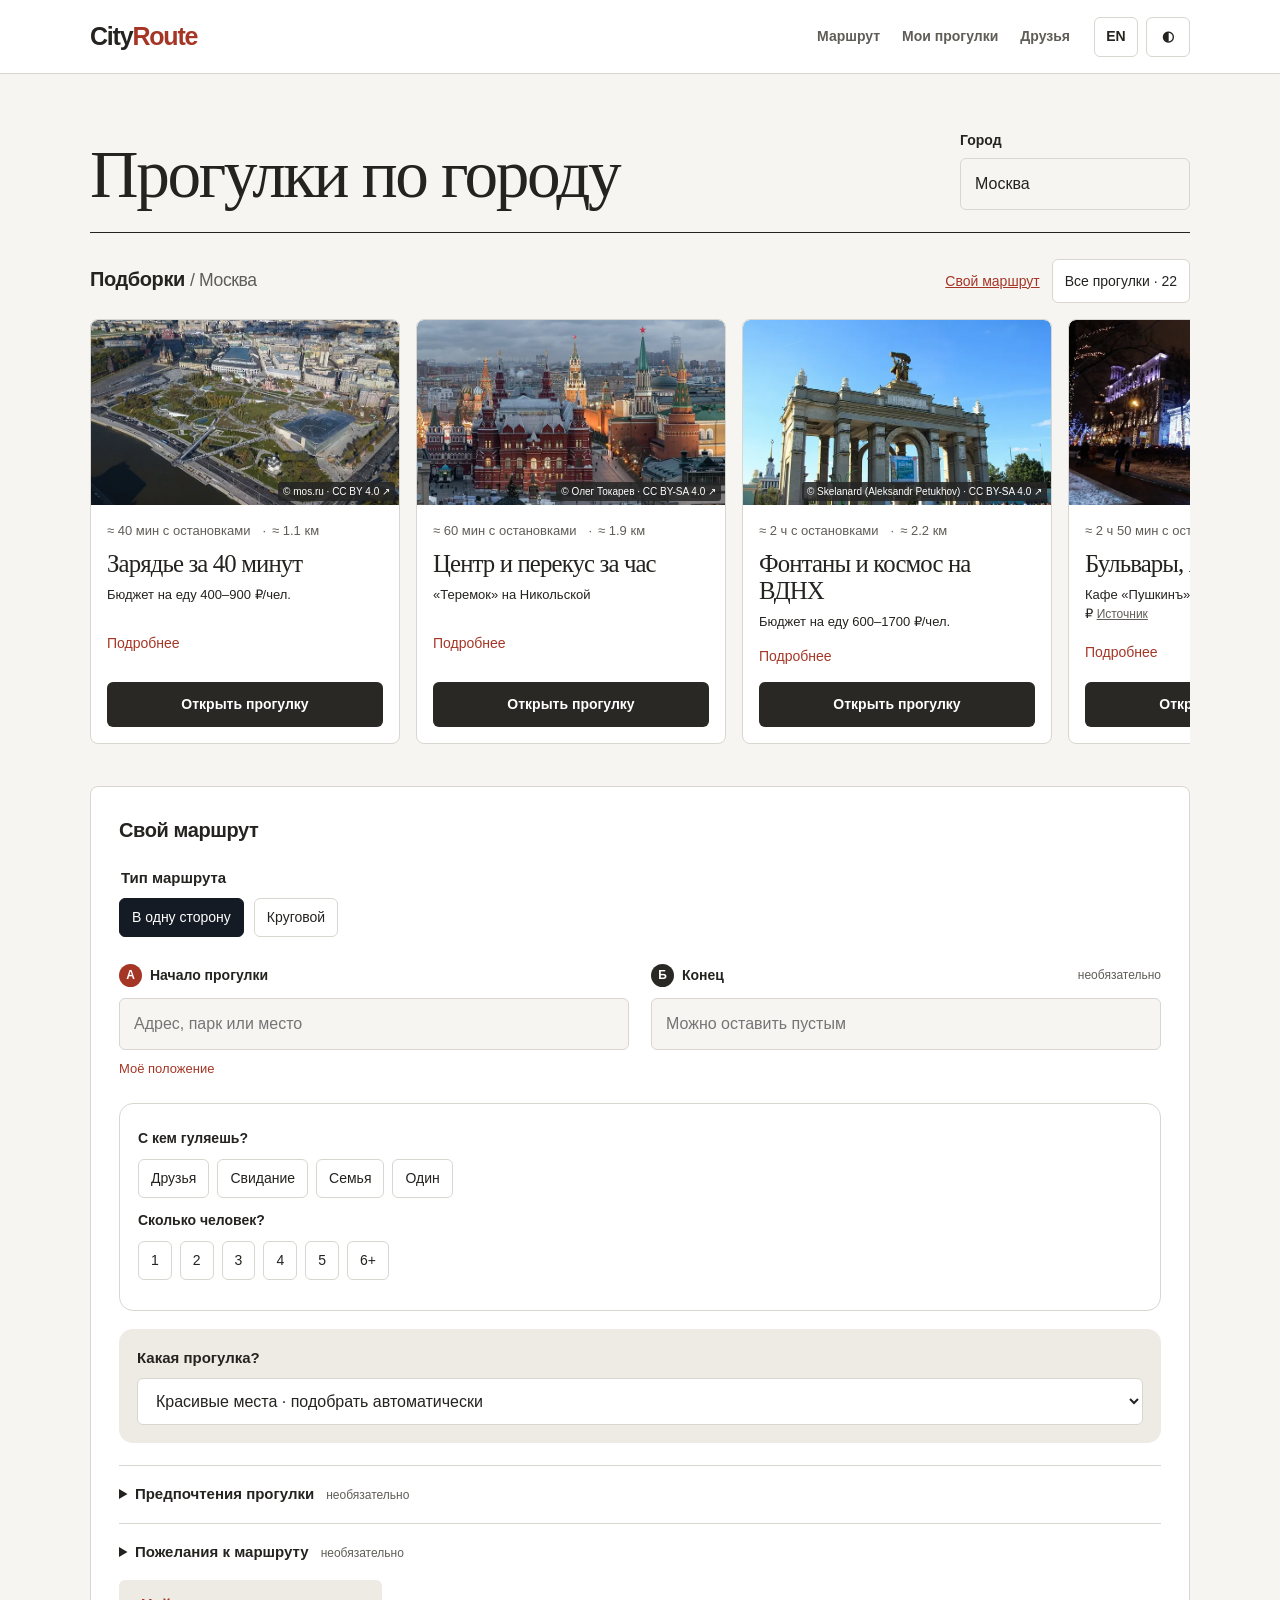
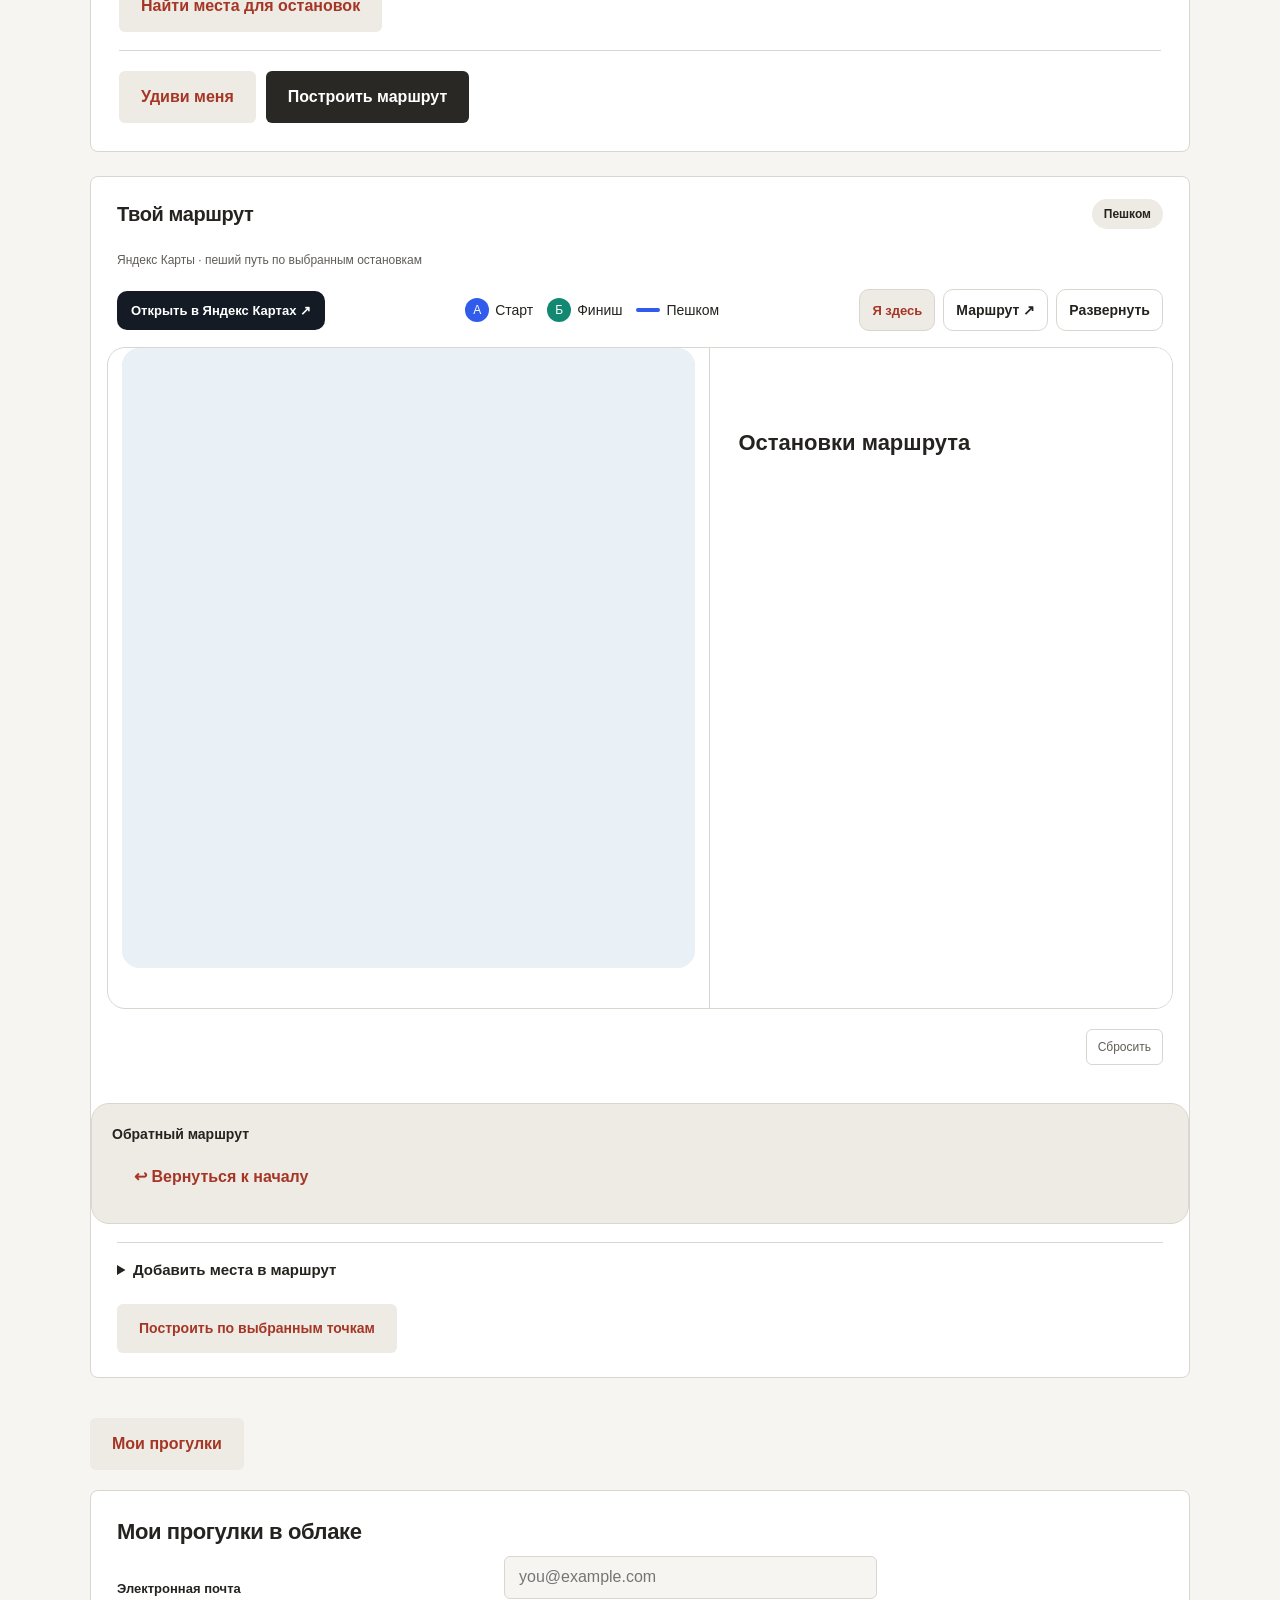
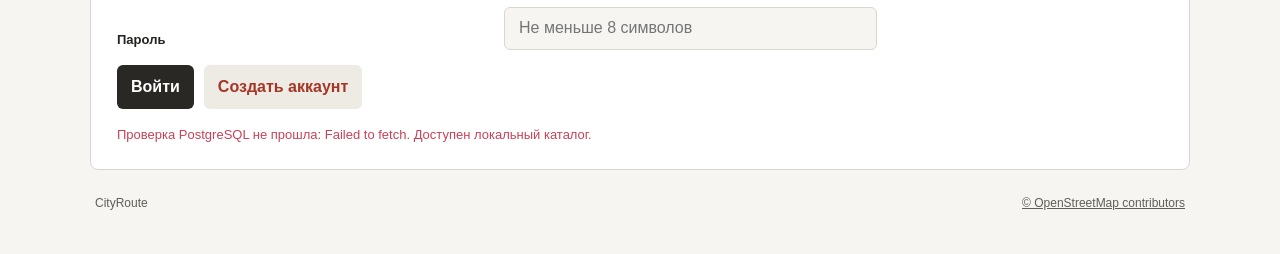
==== commit 537c4c9d: "Refresh CityRoute design and enable location-based walks across cities" ====
--- a/docs/index.html
+++ b/docs/index.html
@@ -1,27 +1,27 @@
-<!doctype html><html lang="ru"><head><meta charset="utf-8"><meta name="viewport" content="width=device-width,initial-scale=1"><title>CityRoute — прогулка по городу</title><link rel="stylesheet" href="vendor/leaflet.css?v=20261119-4"><link rel="stylesheet" href="app.css?v=20261119-4"><link rel="stylesheet" href="social.css?v=20261119-4"><meta name="description" content="CityRoute — планировщик прогулок с остановками, интересами и круговыми маршрутами."><link rel="preconnect" href="https://yandex.ru" crossorigin></head>
+<!doctype html><html lang="ru"><head><meta charset="utf-8"><meta name="viewport" content="width=device-width,initial-scale=1"><title>CityRoute — прогулка по городу</title><link rel="stylesheet" href="vendor/leaflet.css?v=20261127-1"><link rel="stylesheet" href="app.css?v=20261127-1"><link rel="stylesheet" href="social.css?v=20261127-1"><meta name="description" content="CityRoute — планировщик прогулок с остановками, интересами и круговыми маршрутами."><link rel="preconnect" href="https://yandex.ru" crossorigin></head>
 <body data-page="home" class="yandex-widget-active"><header><a class="logo" href="index.html">City<span>Route</span></a><nav class="project-nav" aria-label="Разделы сайта"><a href="index.html" data-page="home">Маршрут</a><a href="walks.html" data-page="walks">Мои прогулки</a><a href="friends.html" data-page="friends">Друзья</a></nav><div class="header-actions"><button id="language" type="button" aria-label="Сменить язык">EN</button><button id="theme" type="button" aria-label="Сменить тему">◐</button></div></header>
-<main><div class="page-title"><span class="eyebrow ru">ТВОЯ ПРОГУЛКА</span><span class="eyebrow en">YOUR WALK</span><h1><span class="ru">Куда отправимся?</span><span class="en">Where shall we go?</span></h1><p class="ru">Выбери начало. Остальное можно оставить пустым.</p><p class="en">Choose a starting point. Everything else is optional.</p></div>
-<section class="ready-walks" aria-labelledby="readyTitle"><div class="ready-heading"><div><span class="eyebrow ru">МОСКВА · ПОДБОРКИ</span><span class="eyebrow en">MOSCOW · COLLECTIONS</span><h2 id="readyTitle"><span class="ru">Готовые прогулки</span><span class="en">Ready-made walks</span></h2></div><a href="#routeForm"><span class="ru">Свой маршрут ↗</span><span class="en">Plan your own ↗</span></a></div><div id="readyRoutes" class="ready-routes"></div></section><form id="routeForm" novalidate class="card planner"><div class="section-heading"><span class="step">01</span><h2><span class="ru">Настрой маршрут</span><span class="en">Plan your walk</span></h2></div>
-<fieldset class="route-mode"><legend><span class="ru">Тип маршрута</span><span class="en">Route type</span></legend><label class="pick"><input name="routeMode" type="radio" value="oneway" checked><span><b class="ru">В одну сторону</b><b class="en">One way</b></span></label><label class="pick"><input name="routeMode" type="radio" value="loop"><span><b class="ru">Круговой · вернуться к началу</b><b class="en">Round trip · return to start</b></span></label></fieldset><div class="fields"><div class="field city-field"><label for="city"><span class="ru">Город</span><span class="en">City</span></label><input id="city" value="Москва" autocomplete="address-level2"></div>
-<div class="field"><label for="startPoint"><span class="point-dot start-dot">А</span><span class="ru">Начало прогулки</span><span class="en">Starting point</span></label><input id="startPoint" placeholder="Адрес, парк или место" autocomplete="off" aria-describedby="formStatus"><div class="field-actions"><button type="button" id="locateReal"><span class="ru">◎ Моё положение</span><span class="en">◎ My location</span></button><a id="locationOnMap" class="location-action" href="https://yandex.ru/maps/?ll=37.6173%2C55.7558&z=14" target="_blank" rel="noopener noreferrer" hidden><span class="ru">Показать эту точку в Яндексе ↗</span><span class="en">View this location in Yandex ↗</span></a></div><p id="locationStatus" class="field-note location-state" role="status" aria-live="polite"></p></div>
-<div class="field"><label for="endPoint"><span class="point-dot end-dot">Б</span><span class="ru">Конец</span><span class="en">Destination</span><small class="ru">необязательно</small><small class="en">optional</small></label><input id="endPoint" placeholder="Можно оставить пустым" autocomplete="off"><p class="field-note ru">В одну сторону — финиш можно не задавать. Круговой — вернёмся к началу.</p><p class="field-note en">One way: destination is optional. Round trip: return to the start.</p><div class="field-actions"></div></div></div>
-<div class="company-settings"><div><h3 class="ru">С кем гуляешь?</h3><h3 class="en">Your company</h3><div class="choices"><label class="pick"><input id="company-friends" type="radio" name="company"><span><b class="ru">Друзья</b><b class="en">Friends</b></span></label><label class="pick"><input id="company-date" type="radio" name="company"><span><b class="ru">❤️ Свидание</b><b class="en">❤️ Date</b></span></label><label class="pick"><input id="company-family" type="radio" name="company"><span><b class="ru">Семья</b><b class="en">Family</b></span></label><label class="pick"><input id="company-alone" type="radio" name="company"><span><b class="ru">Один</b><b class="en">Solo</b></span></label></div><h3 class="ru">Сколько человек?</h3><h3 class="en">Group size</h3><div class="choices" id="peopleChoices"><label class="pick"><input type="radio" name="people" value="1"><span>1</span></label><label class="pick"><input type="radio" name="people" value="2"><span>2</span></label><label class="pick"><input type="radio" name="people" value="3"><span>3</span></label><label class="pick"><input type="radio" name="people" value="4"><span>4</span></label><label class="pick"><input type="radio" name="people" value="5"><span>5</span></label><label class="pick"><input type="radio" name="people" value="6+"><span>6+</span></label></div></div>
-<p id="peopleNote" class="field-note" role="status"></p></div><div class="scenic-settings"><label for="routeStyle"><strong class="ru">Какая прогулка?</strong><strong class="en">What kind of walk?</strong></label><select id="routeStyle"><option value="all">Красивые места · подобрать автоматически</option><option value="parks">Парки и сады</option><option value="water">Набережные и смотровые</option><option value="sights">Архитектура и достопримечательности</option><option value="malls">Торговые центры</option><option value="food">Кафе, рестораны и пекарни</option><option value="culture">Музеи, театры и кино</option><option value="direct">Обычный маршрут</option></select><p class="field-note ru">Найдём отмеченные на карте места и проложим путь через них. Приоритет — парки, набережные, смотровые и архитектура. Длина может немного отличаться.</p><p class="field-note en">Find mapped places and walk via them. The distance may vary.</p></div>
-<details class="extra"><summary><span class="ru">Предпочтения прогулки</span><span class="en">Walking preferences</span><small class="ru">необязательно</small><small class="en">optional</small></summary><div class="extras-grid"><div class="wide"><h3 class="ru">Как передвигаться</h3><h3 class="en">Getting around</h3><div class="choices"><label class="pick"><input type="radio" name="transport" value="walk" checked><span>🚶 <b class="ru">Только пешком</b><b class="en">Walking only</b></span></label><label class="pick"><input type="radio" name="transport" value="transit"><span>🚇 <b class="ru">Можно общественным транспортом</b><b class="en">Allow public transport</b></span></label></div><p class="field-note ru">Для каждого участка появится кнопка «На транспорте». Рейсы, пересадки и время поездки откроются в Яндекс Картах. На карте будет вариант с общественным транспортом.</p><p class="field-note en">Each leg gets a public transport link. Services, transfers and travel times open in Yandex Maps. The map will show the public transport option.</p></div>
-<div><h3 class="ru">Настроение</h3><h3 class="en">Mood</h3><div class="choices"><label class="pick soft"><input type="radio" name="mood" value="scenic"><span>✨ <b class="ru">Красиво</b><b class="en">Scenic</b></span></label><label class="pick soft"><input type="radio" name="mood" value="calm"><span>🌿 <b class="ru">Спокойно</b><b class="en">Calm</b></span></label><label class="pick soft"><input type="radio" name="mood" value="active"><span>⚡ <b class="ru">Активно</b><b class="en">Active</b></span></label><label class="pick soft"><input type="radio" name="mood" value="romantic"><span>❤️ <b class="ru">Романтично</b><b class="en">Romantic</b></span></label><label class="pick soft"><input type="radio" name="mood" value="unusual"><span>🪄 <b class="ru">Необычно</b><b class="en">Unusual</b></span></label></div></div>
-<div class="wide"><h3 class="ru">Интересы</h3><h3 class="en">Interests</h3><div class="choices"><label class="pick"><input type="checkbox" data-preference="rain"><span>🌧 <b class="ru">Если дождь</b><b class="en">Rain mode</b></span></label><label class="pick"><input type="checkbox" data-preference="parks"><span>🌳 <b class="ru">Парки</b><b class="en">Parks</b></span></label><label class="pick"><input type="checkbox" data-preference="photo"><span>📸 <b class="ru">Фото</b><b class="en">Photos</b></span></label><label class="pick"><input type="checkbox" data-preference="architecture"><span>🏛 <b class="ru">Архитектура</b><b class="en">Architecture</b></span></label><label class="pick"><input type="checkbox" data-preference="cafe"><span>☕ <b class="ru">Кафе</b><b class="en">Cafés</b></span></label><label class="pick"><input type="checkbox" data-preference="restaurant"><span>🍽 <b class="ru">Рестораны</b><b class="en">Restaurants</b></span></label><label class="pick"><input type="checkbox" data-preference="dessert"><span>🍰 <b class="ru">Десерты</b><b class="en">Desserts</b></span></label><label class="pick"><input type="checkbox" data-preference="museum"><span>🏛️ <b class="ru">Музеи</b><b class="en">Museums</b></span></label><label class="pick"><input type="checkbox" data-preference="theatre"><span>🎭 <b class="ru">Театры</b><b class="en">Theatres</b></span></label><label class="pick"><input type="checkbox" data-preference="cinema"><span>🎬 <b class="ru">Кино</b><b class="en">Cinema</b></span></label><label class="pick"><input type="checkbox" data-preference="viewpoint"><span>🌅 <b class="ru">Смотровые</b><b class="en">Viewpoints</b></span></label><label class="pick"><input type="checkbox" data-preference="water"><span>🌊 <b class="ru">Набережные</b><b class="en">Waterfronts</b></span></label><label class="pick"><input type="checkbox" data-preference="nature"><span>🌲 <b class="ru">Природа</b><b class="en">Nature</b></span></label><label class="pick"><input type="checkbox" data-preference="shopping"><span>🛍 <b class="ru">Магазины</b><b class="en">Shopping</b></span></label><label class="pick"><input type="checkbox" data-preference="entertainment"><span>🎡 <b class="ru">Развлечения</b><b class="en">Entertainment</b></span></label><label class="pick"><input type="checkbox" data-preference="quest"><span>🧩 <b class="ru">Квесты</b><b class="en">Escape rooms</b></span></label><label class="pick"><input type="checkbox" data-preference="cycling"><span>🚲 <b class="ru">Велопрогулка</b><b class="en">Cycling</b></span></label><label class="pick"><input type="checkbox" data-preference="picnic"><span>🧺 <b class="ru">Пикник</b><b class="en">Picnic</b></span></label><label class="pick"><input type="checkbox" data-preference="pets"><span>🐾 <b class="ru">С животными</b><b class="en">Pet-friendly</b></span></label><label class="pick"><input type="checkbox" data-preference="kids"><span>👶 <b class="ru">С детьми</b><b class="en">With kids</b></span></label><label class="pick"><input type="checkbox" data-preference="art"><span>🎨 <b class="ru">Стрит-арт</b><b class="en">Street art</b></span></label><label class="pick"><input type="checkbox" data-preference="books"><span>📚 <b class="ru">Книжные места</b><b class="en">Book spots</b></span></label><label class="pick"><input type="checkbox" data-preference="history"><span>🕰 <b class="ru">Исторические места</b><b class="en">Historic places</b></span></label></div></div>
-<div><h3 class="ru">Бюджет на прогулку</h3><h3 class="en">Walking budget</h3><div class="budget-row"><input id="budgetAmount" type="number" min="0" max="50000" step="500" placeholder="Без ограничения" aria-label="Бюджет в рублях"><span>₽</span></div><input id="budgetRange" type="range" min="0" max="50000" step="500" value="0" aria-label="Ползунок бюджета"><p class="field-note ru">Шаг 500 ₽. Бюджет сохраняется с маршрутом; проверка цен мест пока недоступна.</p></div>
-<div><h3 class="ru">Желаемая длина прогулки</h3><h3 class="en">Walking distance</h3><select id="distance" aria-label="Длина прогулки"><option value="auto" selected>Без ограничения · подобрать автоматически</option><option value="3">Около 3 км</option><option value="5">Около 5 км</option><option value="8">Около 8 км</option><option value="12">Около 12 км</option><option value="20">Около 20 км</option><option value="30">Около 30 км</option></select><p class="field-note ru">Фактическая длина зависит от улиц и дорожек.</p><h3 class="ru">Время</h3><h3 class="en">Time</h3><select id="walkTime" aria-label="Время прогулки"><option value="0">Без ограничения</option><option value="2">2 часа</option><option value="3">3 часа</option><option value="4">4 часа</option></select></div>
-<div class="wide"><h3 class="ru">Избегать</h3><h3 class="en">Avoid</h3><div class="choices"><label class="pick"><input type="checkbox" data-preference="short"><span>🚶 <b class="ru">Долгие переходы</b><b class="en">Long walks</b></span></label><label class="pick"><input type="checkbox" data-preference="noise"><span>🔊 <b class="ru">Шумные места</b><b class="en">Noisy places</b></span></label><label class="pick"><input type="checkbox" data-preference="malls"><span>🏬 <b class="ru">ТЦ</b><b class="en">Malls</b></span></label><label class="pick"><input type="checkbox" data-preference="crowds"><span>👥 <b class="ru">Толпы</b><b class="en">Crowds</b></span></label><label class="pick"><input type="checkbox" data-preference="traffic"><span>🚗 <b class="ru">Загруженные дороги</b><b class="en">Busy roads</b></span></label></div></div></div><p class="capability-note ru">Обходим только то, что отмечено: ТЦ — с отступом 150 м; дороги и шумные места — 80 м от крупных дорог; толпы — 150 м от вокзалов и рынков. Если обход не найден, покажем обычный пеший путь с пояснением. Данные карты могут быть неполными; реального шума и плотности людей мы не знаем.</p><p class="capability-note en">Only selected preferences apply: malls 150 m; busy roads / noise 80 m from major roads; crowds 150 m from stations and markets. If a detour cannot be found, a regular walking route is shown with a note. Map data may be incomplete; live noise and crowd data are unavailable.</p></details>
-<details class="extra"><summary><span class="ru">Пожелания к маршруту</span><span class="en">Walk preferences</span><small class="ru">необязательно</small><small class="en">optional</small></summary><textarea maxlength="1500" id="gptNotes" aria-label="Пожелания для GPT — необязательно" placeholder="Например: спокойная прогулка, парк и кофе"></textarea><p class="field-note"><span class="ru">Пожелания применяются к настройкам прогулки без регистрации. Для настоящего GPT нужен отдельный сервер.</span><span class="en">Your notes adjust the walk filters without a sign-in. Real GPT requires a separate server.</span></p><p id="aiStatus" class="field-note" role="status" aria-live="polite"></p><span id="aiSignIn" hidden></span></details>
-<button id="findPlacesTop" type="button" class="secondary"><span class="ru">Найти места для остановок</span><span class="en">Find places to visit</span></button><div class="submit-row"><p id="formStatus" role="status" aria-live="polite">Нужна только начальная точка.</p><div class="submit-actions"><button type="button" id="surprise" class="secondary"><span aria-hidden="true">✦</span><span class="ru">Удиви меня</span><span class="en">Surprise me</span></button><button type="submit" id="buildReal" class="primary"><span class="ru">Построить маршрут</span><span class="en">Build route</span><span aria-hidden="true">↗</span></button></div></div><p class="field-note ru">«Удиви меня» подберёт случайный финиш, если поле «Конец» пустое.</p><p class="field-note en">Surprise me picks a random destination when Destination is empty.</p></form>
-<section class="card map-card" id="mapSection"><div class="map-heading"><div class="section-heading"><span class="step">02</span><h2><span class="ru">Твой маршрут</span><span class="en">Your itinerary</span></h2></div><span class="walking-badge ru">Пешком</span><span class="walking-badge en">Walking</span></div>
-<p id="mapProvider" class="map-provider" role="status">Яндекс Карты · прогулка по выбранным остановкам</p><div class="map-toolbar"><a id="yandexNav" href="https://yandex.ru/maps/?ll=37.6173%2C55.7558&amp;z=14" target="_blank" rel="noopener noreferrer">Открыть в Яндекс Картах ↗</a><div class="map-legend"><span><i class="legend-start">А</i><b class="ru">Старт</b><b class="en">Start</b></span><span><i class="legend-end">Б</i><b class="ru">Финиш</b><b class="en">Finish</b></span><span class="route-key"><i></i><b class="ru">Пешком</b><b class="en">On foot</b></span></div><div class="map-tools"><button type="button" id="mapGPS" class="map-gps-button" title="Показать моё положение"><span class="ru">◎ Я здесь</span><span class="en">◎ Locate me</span></button><button id="fitRoute" type="button"><span class="ru">Маршрут ↗</span><span class="en">Open route ↗</span></button><button id="expandMap" type="button" aria-pressed="false"><span class="ru">Развернуть</span><span class="en">Expand</span></button></div></div><div class="journey-layout"><div class="map-shell"><iframe id="yandexWidget" title="Яндекс Карты — интерактивная карта и пеший маршрут" src="https://yandex.ru/map-widget/v1/?ll=37.6173%2C55.7558&amp;z=14&amp;lang=ru_RU" loading="eager" allow="geolocation; fullscreen" allowfullscreen referrerpolicy="origin"></iframe><div id="liveMap" aria-hidden="true" hidden></div><noscript>Для карты включи JavaScript и открой сайт в браузере.</noscript></div>
-<aside id="itinerary" class="itinerary-panel" aria-label="План маршрута"><div class="itinerary-empty"><span class="empty-symbol">↗</span><h3><span class="ru">Вся прогулка — по шагам</span><span class="en">Your walk, step by step</span></h3><p class="ru">Построй маршрут. Здесь появятся остановки, расстояния и время переходов.</p><p class="en">Build a route to see stops, distances and walking times.</p></div></aside></div><p class="yandex-help"><span class="ru">Начало и конец укажи выше. Клик по карте Яндекса не меняет настройки CityRoute. Чтобы изменить точки непосредственно на карте, используй ссылку «Открыть в Яндекс Картах».</span><span class="en">Enter start and destination above. Clicks inside Yandex Maps do not edit CityRoute. Use “Open in Yandex Maps” to adjust stops on the map.</span></p><div class="map-footer"><div><p id="routeStatus" role="status" aria-live="polite">Загрузка карты…</p><div id="routeDetail"></div></div><div class="map-actions"><button type="button" id="rerollRoute" hidden class="secondary"><span class="ru">✦ Изменить маршрут</span><span class="en">✦ New route variant</span></button><button type="button" id="clearReal"><span class="ru">Сбросить</span><span class="en">Reset</span></button></div></div><section class="return-card" aria-labelledby="returnTitle"><div><h3 id="returnTitle"><span class="ru">Пора домой?</span><span class="en">Ready to head back?</span></h3><p class="field-note"><span class="ru">Пеший путь от тебя до начала прогулки — в Яндекс Картах.</span><span class="en">Walk back to your starting point with Yandex Maps.</span></p></div><button type="button" id="returnStart" class="secondary"><span class="ru">↩ Вернуться к началу</span><span class="en">↩ Back to start</span></button><p id="returnStatus" class="field-note" role="status" aria-live="polite"></p><a id="returnLink" class="secondary inline-link" target="_blank" rel="noopener noreferrer" hidden><span class="ru">Открыть обратный маршрут ↗</span><span class="en">Open return route ↗</span></a></section><div id="transportResult" class="transport-result" hidden></div><details class="nearby-disclosure" id="nearbyDisclosure"><summary><span class="ru">Добавить места в маршрут</span><span class="en">Add places to your walk</span></summary><div class="nearby-toolbar"><button type="button" id="nearbyPlaces" class="secondary"><span class="ru">Показать места рядом</span><span class="en">Show nearby places</span></button><p id="placesStatus" class="field-note" role="status">Парки · достопримечательности · кафе · пекарни</p><div id="chosenStops"></div><label for="placeQuery" class="place-query-label"><span class="ru">Найти место по названию</span><span class="en">Search by name</span></label><input type="search" id="placeQuery" placeholder="Парк, музей, кафе..." autocomplete="off"><a id="openYandexSearch" class="map-search-link" href="https://yandex.ru/maps/?text=%D0%9C%D0%BE%D1%81%D0%BA%D0%B2%D0%B0" target="_blank" rel="noopener noreferrer"><span class="ru">Полный поиск в Яндекс Картах ↗</span><span class="en">Full search in Yandex Maps ↗</span></a><label class="places-filter"><span class="ru">Показать</span><span class="en">Show</span><select id="placeFilter"><option value="all">Все места</option><option value="malls">ТЦ</option><option value="food">Все заведения с едой</option><option value="cafe">Кафе</option><option value="bakery">Пекарни</option><option value="restaurant">Рестораны</option><option value="museum">Музеи</option><option value="sights">Достопримечательности</option><option value="parks">Парки</option><option value="water">Набережные и смотровые</option><option value="culture">Музеи и театры</option></select></label><div id="placesList" class="places-list"></div></div></details><button type="button" id="buildMap" class="secondary"><span class="ru">Построить по выбранным точкам</span><span class="en">Build from selected points</span></button></section>
-<p id="saveStatus" role="status" aria-live="polite"></p><section class="card quick-saved-panel" id="quickSavedSection" hidden><div class="section-heading"><span class="step">03</span><h2><span class="ru">Сохранённые прогулки</span><span class="en">Saved walks</span></h2></div><div id="quickSavedRoutes" class="quick-saved-list"></div></section><a class="secondary inline-link" href="walks.html">Мои сохранённые прогулки →</a><section id="savedRoutes" class="card saved-section" hidden><div class="section-heading"><span class="step">03</span><h2><span class="ru">Мои маршруты</span><span class="en">My routes</span></h2></div><p class="field-note ru">Сохраняются только в этом браузере. Можно открыть прогулку без повторного построения.</p><p class="field-note en">Saved in this browser only. Reopen a walk without rebuilding it.</p><div id="savedRoutesList"></div></section><section id="postgresPanel" class="card postgres-panel" aria-labelledby="postgresTitle">
-  <div class="section-heading"><span class="step">04</span><h2 id="postgresTitle"><span class="ru">☁ Облако PostgreSQL</span><span class="en">☁ PostgreSQL cloud</span></h2></div>
-  <p class="field-note ru">Сохраняй маршруты в базе данных и открывай их на другом устройстве. Вход необязателен: без него прогулки остаются в браузере. Геопозиция не загружается автоматически — только при сохранении маршрута в облако.</p>
-  <p class="field-note en">Save routes to your database and open them on another device. Sign-in is optional. Location is never uploaded automatically, only when you explicitly save or sync a walk.</p>
+<main><div class="page-title city-title"><h1><span class="ru">Прогулки по городу</span><span class="en">City walks</span></h1><div class="field city-field"><label for="city"><span class="ru">Город</span><span class="en">City</span></label><input id="city" form="routeForm" placeholder="Город" value="Москва" autocomplete="address-level2"></div></div>
+<section class="ready-walks" aria-labelledby="readyTitle"><div class="ready-heading"><div><h2 id="readyTitle"><span class="ru">Подборки</span><span class="en">Collections</span> <span id="collectionCity">Москва</span></h2></div><a href="#routeForm"><span class="ru">Свой маршрут</span><span class="en">Plan a walk</span></a></div><div id="readyRoutes" class="ready-routes"></div></section><form id="routeForm" novalidate class="card planner"><div class="section-heading"><h2><span class="ru">Свой маршрут</span><span class="en">Plan a walk</span></h2></div>
+<fieldset class="route-mode"><legend><span class="ru">Тип маршрута</span><span class="en">Route type</span></legend><label class="pick"><input name="routeMode" type="radio" value="oneway" checked><span><b class="ru">В одну сторону</b><b class="en">One way</b></span></label><label class="pick"><input name="routeMode" type="radio" value="loop"><span><b class="ru">Круговой</b><b class="en">Round trip</b></span></label></fieldset><div class="fields endpoint-fields">
+<div class="field"><label for="startPoint"><span class="point-dot start-dot">А</span><span class="ru">Начало прогулки</span><span class="en">Starting point</span></label><input id="startPoint" placeholder="Адрес, парк или место" autocomplete="off" aria-describedby="formStatus"><div class="field-actions"><button type="button" id="locateReal"><span class="ru">Моё положение</span><span class="en">My location</span></button><a id="locationOnMap" class="location-action" href="https://yandex.ru/maps/?ll=37.6173%2C55.7558&z=14" target="_blank" rel="noopener noreferrer" hidden><span class="ru">Показать эту точку в Яндексе ↗</span><span class="en">View this location in Yandex ↗</span></a></div><p id="locationStatus" class="field-note location-state" role="status" aria-live="polite"></p></div>
+<div class="field"><label for="endPoint"><span class="point-dot end-dot">Б</span><span class="ru">Конец</span><span class="en">Destination</span><small class="ru">необязательно</small><small class="en">optional</small></label><input id="endPoint" placeholder="Можно оставить пустым" autocomplete="off"><div class="field-actions"></div></div></div>
+<div class="company-settings"><div><h3 class="ru">С кем гуляешь?</h3><h3 class="en">Your company</h3><div class="choices"><label class="pick"><input id="company-friends" type="radio" name="company"><span><b class="ru">Друзья</b><b class="en">Friends</b></span></label><label class="pick"><input id="company-date" type="radio" name="company"><span><b class="ru">Свидание</b><b class="en">Date</b></span></label><label class="pick"><input id="company-family" type="radio" name="company"><span><b class="ru">Семья</b><b class="en">Family</b></span></label><label class="pick"><input id="company-alone" type="radio" name="company"><span><b class="ru">Один</b><b class="en">Solo</b></span></label></div><h3 class="ru">Сколько человек?</h3><h3 class="en">Group size</h3><div class="choices" id="peopleChoices"><label class="pick"><input type="radio" name="people" value="1"><span>1</span></label><label class="pick"><input type="radio" name="people" value="2"><span>2</span></label><label class="pick"><input type="radio" name="people" value="3"><span>3</span></label><label class="pick"><input type="radio" name="people" value="4"><span>4</span></label><label class="pick"><input type="radio" name="people" value="5"><span>5</span></label><label class="pick"><input type="radio" name="people" value="6+"><span>6+</span></label></div></div>
+</div><div class="scenic-settings"><label for="routeStyle"><strong class="ru">Какая прогулка?</strong><strong class="en">What kind of walk?</strong></label><select id="routeStyle"><option value="all">Красивые места · подобрать автоматически</option><option value="parks">Парки и сады</option><option value="water">Набережные и смотровые</option><option value="sights">Архитектура и достопримечательности</option><option value="malls">Торговые центры</option><option value="food">Кафе, рестораны и пекарни</option><option value="culture">Музеи, театры и кино</option><option value="direct">Обычный маршрут</option></select></div>
+<details class="extra"><summary><span class="ru">Предпочтения прогулки</span><span class="en">Walking preferences</span><small class="ru">необязательно</small><small class="en">optional</small></summary><div class="extras-grid"><div class="wide"><h3 class="ru">Как передвигаться</h3><h3 class="en">Getting around</h3><div class="choices"><label class="pick"><input type="radio" name="transport" value="walk" checked><span><b class="ru">Только пешком</b><b class="en">Walking only</b></span></label><label class="pick"><input type="radio" name="transport" value="transit"><span><b class="ru">Можно общественным транспортом</b><b class="en">Allow public transport</b></span></label></div></div>
+<div><h3 class="ru">Настроение</h3><h3 class="en">Mood</h3><div class="choices"><label class="pick soft"><input type="radio" name="mood" value="scenic"><span><b class="ru">Красиво</b><b class="en">Scenic</b></span></label><label class="pick soft"><input type="radio" name="mood" value="calm"><span><b class="ru">Спокойно</b><b class="en">Calm</b></span></label><label class="pick soft"><input type="radio" name="mood" value="active"><span><b class="ru">Активно</b><b class="en">Active</b></span></label><label class="pick soft"><input type="radio" name="mood" value="romantic"><span><b class="ru">Романтично</b><b class="en">Romantic</b></span></label><label class="pick soft"><input type="radio" name="mood" value="unusual"><span><b class="ru">Необычно</b><b class="en">Unusual</b></span></label></div></div>
+<div class="wide"><h3 class="ru">Интересы</h3><h3 class="en">Interests</h3><div class="choices"><label class="pick"><input type="checkbox" data-preference="rain"><span><b class="ru">Если дождь</b><b class="en">Rain mode</b></span></label><label class="pick"><input type="checkbox" data-preference="parks"><span><b class="ru">Парки</b><b class="en">Parks</b></span></label><label class="pick"><input type="checkbox" data-preference="photo"><span><b class="ru">Фото</b><b class="en">Photos</b></span></label><label class="pick"><input type="checkbox" data-preference="architecture"><span><b class="ru">Архитектура</b><b class="en">Architecture</b></span></label><label class="pick"><input type="checkbox" data-preference="cafe"><span><b class="ru">Кафе</b><b class="en">Cafés</b></span></label><label class="pick"><input type="checkbox" data-preference="restaurant"><span><b class="ru">Рестораны</b><b class="en">Restaurants</b></span></label><label class="pick"><input type="checkbox" data-preference="dessert"><span><b class="ru">Десерты</b><b class="en">Desserts</b></span></label><label class="pick"><input type="checkbox" data-preference="museum"><span><b class="ru">Музеи</b><b class="en">Museums</b></span></label><label class="pick"><input type="checkbox" data-preference="theatre"><span><b class="ru">Театры</b><b class="en">Theatres</b></span></label><label class="pick"><input type="checkbox" data-preference="cinema"><span><b class="ru">Кино</b><b class="en">Cinema</b></span></label><label class="pick"><input type="checkbox" data-preference="viewpoint"><span><b class="ru">Смотровые</b><b class="en">Viewpoints</b></span></label><label class="pick"><input type="checkbox" data-preference="water"><span><b class="ru">Набережные</b><b class="en">Waterfronts</b></span></label><label class="pick"><input type="checkbox" data-preference="nature"><span><b class="ru">Природа</b><b class="en">Nature</b></span></label><label class="pick"><input type="checkbox" data-preference="shopping"><span><b class="ru">Магазины</b><b class="en">Shopping</b></span></label><label class="pick"><input type="checkbox" data-preference="entertainment"><span><b class="ru">Развлечения</b><b class="en">Entertainment</b></span></label><label class="pick"><input type="checkbox" data-preference="quest"><span><b class="ru">Квесты</b><b class="en">Escape rooms</b></span></label><label class="pick"><input type="checkbox" data-preference="cycling"><span><b class="ru">Велопрогулка</b><b class="en">Cycling</b></span></label><label class="pick"><input type="checkbox" data-preference="picnic"><span><b class="ru">Пикник</b><b class="en">Picnic</b></span></label><label class="pick"><input type="checkbox" data-preference="pets"><span><b class="ru">С животными</b><b class="en">Pet-friendly</b></span></label><label class="pick"><input type="checkbox" data-preference="kids"><span><b class="ru">С детьми</b><b class="en">With kids</b></span></label><label class="pick"><input type="checkbox" data-preference="art"><span><b class="ru">Стрит-арт</b><b class="en">Street art</b></span></label><label class="pick"><input type="checkbox" data-preference="books"><span><b class="ru">Книжные места</b><b class="en">Book spots</b></span></label><label class="pick"><input type="checkbox" data-preference="history"><span><b class="ru">Исторические места</b><b class="en">Historic places</b></span></label></div></div>
+<div><h3 class="ru">Бюджет на прогулку</h3><h3 class="en">Walking budget</h3><div class="budget-row"><input id="budgetAmount" type="number" min="0" max="50000" step="500" placeholder="Без ограничения" aria-label="Бюджет в рублях"><span>₽</span></div><input id="budgetRange" type="range" min="0" max="50000" step="500" value="0" aria-label="Ползунок бюджета"></div>
+<div><h3 class="ru">Желаемая длина прогулки</h3><h3 class="en">Walking distance</h3><select id="distance" aria-label="Длина прогулки"><option value="auto" selected>Без ограничения · подобрать автоматически</option><option value="3">Около 3 км</option><option value="5">Около 5 км</option><option value="8">Около 8 км</option><option value="12">Около 12 км</option><option value="20">Около 20 км</option><option value="30">Около 30 км</option></select><h3 class="ru">Время</h3><h3 class="en">Time</h3><select id="walkTime" aria-label="Время прогулки"><option value="0">Без ограничения</option><option value="2">2 часа</option><option value="3">3 часа</option><option value="4">4 часа</option></select></div>
+<div class="wide"><h3 class="ru">Избегать</h3><h3 class="en">Avoid</h3><div class="choices"><label class="pick"><input type="checkbox" data-preference="short"><span><b class="ru">Долгие переходы</b><b class="en">Long walks</b></span></label><label class="pick"><input type="checkbox" data-preference="noise"><span><b class="ru">Шумные места</b><b class="en">Noisy places</b></span></label><label class="pick"><input type="checkbox" data-preference="malls"><span><b class="ru">ТЦ</b><b class="en">Malls</b></span></label><label class="pick"><input type="checkbox" data-preference="crowds"><span><b class="ru">Толпы</b><b class="en">Crowds</b></span></label><label class="pick"><input type="checkbox" data-preference="traffic"><span><b class="ru">Загруженные дороги</b><b class="en">Busy roads</b></span></label></div></div></div></details>
+<details class="extra"><summary><span class="ru">Пожелания к маршруту</span><span class="en">Walk preferences</span><small class="ru">необязательно</small><small class="en">optional</small></summary><textarea maxlength="1500" id="gptNotes" aria-label="Пожелания к маршруту — необязательно" placeholder="Например: спокойная прогулка, парк и кофе"></textarea><p id="aiStatus" class="field-note" role="status" aria-live="polite"></p><span id="aiSignIn" hidden></span></details>
+<button id="findPlacesTop" type="button" class="secondary"><span class="ru">Найти места для остановок</span><span class="en">Find places to visit</span></button><div class="submit-row"><p id="formStatus" role="status" aria-live="polite"></p><div class="submit-actions"><button type="button" id="surprise" class="secondary"><span class="ru">Удиви меня</span><span class="en">Surprise me</span></button><button type="submit" id="buildReal" class="primary"><span class="ru">Построить маршрут</span><span class="en">Build route</span></button></div></div></form>
+<section class="card map-card" id="mapSection"><div class="map-heading"><div class="section-heading"><h2><span class="ru">Твой маршрут</span><span class="en">Your itinerary</span></h2></div><span class="walking-badge ru">Пешком</span><span class="walking-badge en">Walking</span></div>
+<p id="mapProvider" class="map-provider" role="status">Яндекс Карты · прогулка по выбранным остановкам</p><div class="map-toolbar"><a id="yandexNav" href="https://yandex.ru/maps/?ll=37.6173%2C55.7558&amp;z=14" target="_blank" rel="noopener noreferrer">Открыть в Яндекс Картах ↗</a><div class="map-legend"><span><i class="legend-start">А</i><b class="ru">Старт</b><b class="en">Start</b></span><span><i class="legend-end">Б</i><b class="ru">Финиш</b><b class="en">Finish</b></span><span class="route-key"><i></i><b class="ru">Пешком</b><b class="en">On foot</b></span></div><div class="map-tools"><button type="button" id="mapGPS" class="map-gps-button" title="Показать моё положение"><span class="ru">Я здесь</span><span class="en">Locate me</span></button><button id="fitRoute" type="button"><span class="ru">Маршрут ↗</span><span class="en">Open route ↗</span></button><button id="expandMap" type="button" aria-pressed="false"><span class="ru">Развернуть</span><span class="en">Expand</span></button></div></div><div class="journey-layout"><div class="map-shell"><iframe id="yandexWidget" title="Яндекс Карты — интерактивная карта и пеший маршрут" src="https://yandex.ru/map-widget/v1/?ll=37.6173%2C55.7558&amp;z=14&amp;lang=ru_RU" loading="eager" allow="geolocation; fullscreen" allowfullscreen referrerpolicy="origin"></iframe><div id="liveMap" aria-hidden="true" hidden></div><noscript>Для карты включи JavaScript и открой сайт в браузере.</noscript></div>
+<aside id="itinerary" class="itinerary-panel" aria-label="План маршрута"><div class="itinerary-empty"><h3><span class="ru">Остановки маршрута</span><span class="en">Route stops</span></h3></div></aside></div><div class="map-footer"><div><p id="routeStatus" role="status" aria-live="polite">Загрузка карты…</p><div id="routeDetail"></div></div><div class="map-actions"><button type="button" id="rerollRoute" hidden class="secondary"><span class="ru">Другой маршрут</span><span class="en">Another route</span></button><button type="button" id="clearReal"><span class="ru">Сбросить</span><span class="en">Reset</span></button></div></div><section class="return-card" aria-labelledby="returnTitle"><div><h3 id="returnTitle"><span class="ru">Обратный маршрут</span><span class="en">Return route</span></h3></div><button type="button" id="returnStart" class="secondary"><span class="ru">↩ Вернуться к началу</span><span class="en">↩ Back to start</span></button><p id="returnStatus" class="field-note" role="status" aria-live="polite"></p><a id="returnLink" class="secondary inline-link" target="_blank" rel="noopener noreferrer" hidden><span class="ru">Открыть обратный маршрут ↗</span><span class="en">Open return route ↗</span></a></section><div id="transportResult" class="transport-result" hidden></div><details class="nearby-disclosure" id="nearbyDisclosure"><summary><span class="ru">Добавить места в маршрут</span><span class="en">Add places to your walk</span></summary><div class="nearby-toolbar"><button type="button" id="nearbyPlaces" class="secondary"><span class="ru">Показать места рядом</span><span class="en">Show nearby places</span></button><p id="placesStatus" class="field-note" role="status"></p><div id="chosenStops"></div><label for="placeQuery" class="place-query-label"><span class="ru">Найти место по названию</span><span class="en">Search by name</span></label><input type="search" id="placeQuery" placeholder="Парк, музей, кафе..." autocomplete="off"><a id="openYandexSearch" class="map-search-link" href="https://yandex.ru/maps/?text=%D0%9C%D0%BE%D1%81%D0%BA%D0%B2%D0%B0" target="_blank" rel="noopener noreferrer"><span class="ru">Полный поиск в Яндекс Картах ↗</span><span class="en">Full search in Yandex Maps ↗</span></a><label class="places-filter"><span class="ru">Показать</span><span class="en">Show</span><select id="placeFilter"><option value="all">Все места</option><option value="malls">ТЦ</option><option value="food">Все заведения с едой</option><option value="cafe">Кафе</option><option value="bakery">Пекарни</option><option value="restaurant">Рестораны</option><option value="museum">Музеи</option><option value="sights">Достопримечательности</option><option value="parks">Парки</option><option value="water">Набережные и смотровые</option><option value="culture">Музеи и театры</option></select></label><div id="placesList" class="places-list"></div></div></details><button type="button" id="buildMap" class="secondary"><span class="ru">Построить по выбранным точкам</span><span class="en">Build from selected points</span></button></section>
+<p id="saveStatus" role="status" aria-live="polite"></p><section class="card quick-saved-panel" id="quickSavedSection" hidden><div class="section-heading"><h2><span class="ru">Сохранённые прогулки</span><span class="en">Saved walks</span></h2></div><div id="quickSavedRoutes" class="quick-saved-list"></div></section><a class="secondary inline-link" href="walks.html"><span class="ru">Мои прогулки</span><span class="en">My walks</span></a><section id="savedRoutes" class="card saved-section" hidden><div class="section-heading"><h2><span class="ru">Мои маршруты</span><span class="en">My routes</span></h2></div><div id="savedRoutesList"></div></section><section id="postgresPanel" class="card postgres-panel" aria-labelledby="postgresTitle">
+  <div class="section-heading"><h2 id="postgresTitle"><span class="ru">Мои прогулки в облаке</span><span class="en">Cloud walks</span></h2></div>
+  
+  
   <form id="pgAuthForm" class="postgres-auth" autocomplete="on">
     <label for="pgEmail"><span class="ru">Электронная почта</span><span class="en">Email</span></label>
     <input id="pgEmail" type="email" autocomplete="email" required placeholder="you@example.com" maxlength="250">
@@ -35,12 +35,12 @@
   <div id="pgMember" hidden>
     <div class="postgres-member-line"><span id="pgAccount"></span><button type="button" class="secondary" id="pgLogout"><span class="ru">Выйти</span><span class="en">Sign out</span></button></div>
     <div class="postgres-actions">
-      <button type="button" class="secondary" id="pgUpload"><span class="ru">↑ Перенести мои маршруты в облако</span><span class="en">↑ Sync saved walks to cloud</span></button>
-      <button type="button" class="secondary" id="pgReload"><span class="ru">↻ Загрузить из PostgreSQL</span><span class="en">↻ Load from PostgreSQL</span></button>
+      <button type="button" class="secondary" id="pgUpload"><span class="ru">Сохранить прогулки в облако</span><span class="en">Sync saved walks</span></button>
+      <button type="button" class="secondary" id="pgReload"><span class="ru">Обновить прогулки</span><span class="en">Refresh walks</span></button>
       <button type="button" class="secondary" id="pgSaveSettings"><span class="ru">Сохранить настройки в облако</span><span class="en">Save settings to cloud</span></button>
     </div>
     <div id="pgRoutes" class="postgres-routes" aria-live="polite"></div>
   </div>
   <p id="pgStatus" class="field-note" role="status" aria-live="polite"></p>
 </section>
-<footer><span>CityRoute</span><span class="ru">Город в твоём темпе</span><span class="en">The city at your pace</span><small id="cityrouteBuild" class="build-label"><span class="ru">Обновлено 19.11 · прогулки от 40 минут</span><span class="en">Updated 19 Nov · walks from 40 minutes</span></small></footer></main><script defer src="static-shell.js?v=20261119-4"></script><script defer src="places-data.js?v=20261119-4"></script><script defer src="avoidance.js?v=20261119-4"></script><script defer src="itinerary.js?v=20261119-4"></script><script defer src="ai-offline.js?v=20261119-4"></script><script defer src="place-photos.js?v=20261119-4"></script><script defer src="postgres-client.js?v=20261119-4"></script><script defer src="distance-planner.js?v=20261119-4"></script><script defer src="ready-routes.js?v=20261119-4"></script><script defer src="app.js?v=20261119-4"></script><script defer src="postgres-ui.js?v=20261119-4"></script></body></html>+<footer><span>CityRoute</span><a href="https://www.openstreetmap.org/copyright" target="_blank" rel="noopener noreferrer">© OpenStreetMap contributors</a></footer></main><script defer src="static-shell.js?v=20261127-1"></script><script defer src="places-data.js?v=20261127-1"></script><script defer src="avoidance.js?v=20261127-1"></script><script defer src="itinerary.js?v=20261127-1"></script><script defer src="ai-offline.js?v=20261127-1"></script><script defer src="place-guide.js?v=20261127-1"></script><script defer src="world-places.js?v=20261127-1"></script><script defer src="place-photos.js?v=20261127-1"></script><script defer src="postgres-client.js?v=20261127-1"></script><script defer src="distance-planner.js?v=20261127-1"></script><script defer src="ready-routes.js?v=20261127-1"></script><script defer src="app.js?v=20261127-1"></script><script defer src="postgres-ui.js?v=20261127-1"></script></body></html>
--- a/docs/app.css
+++ b/docs/app.css
@@ -305,3 +305,39 @@
 .cityroute-stop-gallery img{height:210px;border-radius:12px}.cityroute-stop-facts small{font-size:13px}.cityroute-step-leg span{color:var(--muted);font-size:13px}.cityroute-map-cta,.cityroute-save-route,.cityroute-share-route{font-size:15px;padding:14px 16px;min-height:48px}.cityroute-share-route{width:100%;margin-top:10px}
 .saved-search{width:100%;margin:8px 0 18px;padding:13px 15px;background:var(--bg);border:1px solid var(--line);color:var(--text)}.saved-route{box-shadow:none;border-radius:14px}.saved-actions{gap:8px}
 @media(max-width:760px){body{font-size:15px}header{padding:10px 16px;gap:8px}.header-actions button{min-width:38px;height:38px}.project-nav a{font-size:12px;padding:7px 9px}main{padding:20px 14px}.planner{padding:18px}.card{margin-bottom:18px}.page-title h1{font-size:30px}.cityroute-step{gap:10px}.cityroute-step-body{padding:12px}.cityroute-step-marker{width:30px;height:30px;flex-basis:30px;font-size:12px}.cityroute-stop-gallery img{height:180px}.saved-route{flex-wrap:wrap}.saved-actions{flex-wrap:wrap}}
+
+/* Paper, ink and brick red, shared by the planner and saved walks. */
+:root{--bg:#f6f5f2;--card:#fff;--text:#242320;--muted:#605d57;--line:#d9d6cf;--soft:#eeeae4;--accent:#a53626;--button:#292824;--on-button:#fff;--accent-wash:#f5e6e1;--shadow:none}
+body.dark{--bg:#1c1c1a;--card:#252523;--text:#f4f1ea;--muted:#bcb7ae;--line:#47443f;--soft:#34332f;--accent:#ffae98;--button:#f1eae0;--on-button:#242320;--accent-wash:#49342e}
+body{font-family:-apple-system,BlinkMacSystemFont,"Segoe UI",sans-serif}
+header{border-color:var(--line)}.logo{font-weight:800}.header-actions button{border-radius:6px}
+.page-title h1,.ready-route h3,.quick-journey-title{font-family:Georgia,"Times New Roman",serif;font-weight:500;letter-spacing:-.035em}
+.page-title h1{font-size:clamp(2.6rem,6vw,4.2rem);line-height:1.02;margin:0}
+.city-title{display:flex;align-items:end;justify-content:space-between;gap:20px;padding:12px 0 22px;border-bottom:1px solid var(--text)}
+.city-title .city-field{width:min(230px,42%)}.city-title label{margin-bottom:4px}
+.fields.endpoint-fields{grid-template-columns:repeat(2,minmax(0,1fr))}
+.card,.ready-route,.cityroute-step-body,.saved-route{border-radius:8px}
+.primary,.primary:hover,.dark .primary{background:var(--button);color:var(--on-button);border-radius:6px;box-shadow:none}
+.primary:hover{filter:brightness(1.12)}.secondary,.pick span,.ready-heading .ready-more,.ready-filter,.map-actions button{border-radius:6px}
+input,select,textarea{border-radius:6px!important}.project-nav a[aria-current=page]{border-radius:4px;background:var(--accent-wash)}
+.ready-heading{align-items:baseline;justify-content:flex-start}.ready-heading>a{display:inline;color:var(--accent);margin-left:auto}.ready-heading .ready-more{margin-left:0}
+#collectionCity{color:var(--muted);font-size:.88em;font-weight:450}.ready-heading h2{margin:0}
+.ready-heading h2>span:last-child::before{content:" / ";color:var(--muted)}
+.ready-route{border-color:var(--line)}.ready-route:hover{box-shadow:none}.ready-route-media{background:var(--soft);border-radius:7px 7px 0 0;height:185px}
+.ready-route-body h3{font-size:1.55rem;line-height:1.1}.ready-route-metrics>span{padding:0;background:none;font-weight:500;color:var(--muted)}
+.ready-route-metrics>span+span::before{content:"·";padding:0 6px}
+.ready-route-spend:empty,.field-note:empty,#formStatus:empty,#routeStatus:empty,#saveStatus:empty,.map-provider:empty{display:none}
+.ready-details-toggle{color:var(--accent);min-height:32px!important}.ready-route-media img{position:absolute;inset:0}
+.place-illustration{display:block;width:100%;height:100%;object-fit:cover}.place-illustration[hidden]{display:none}
+.cityroute-step-media>.place-illustration{height:125px;background:var(--soft);object-fit:contain}
+.ready-photo-credit,.image-credit{position:absolute;bottom:4px;right:4px;left:auto;background:#252525d9;color:white;border-radius:3px;padding:2px 5px;max-width:95%;white-space:nowrap;overflow:hidden;text-overflow:ellipsis;font-size:10px;text-decoration:none;z-index:1}
+.place-list-media .image-credit{font-size:9px}.cityroute-stop-photo figcaption{white-space:normal}
+.ready-route-actions .primary,.map-legend i,.cityroute-step-marker,.start-dot,.end-dot,.walking-badge{box-shadow:none}
+.walking-badge,.return-card,.dark .return-card{background:var(--soft);border-color:var(--line);color:var(--text)}
+.start-dot,.cityroute-step:first-child .cityroute-step-marker{background:var(--accent);color:var(--card)}
+.end-dot,.cityroute-step:last-child .cityroute-step-marker{background:var(--button);color:var(--on-button)}
+.map-gps-button{background:var(--soft)!important;color:var(--accent)!important;border-color:var(--line)!important}
+.cityroute-step:not(:last-child)::before{border-color:var(--line);opacity:1}.ready-filter.active{background:var(--button);color:var(--on-button)}
+.cityroute-step-body>strong{font-weight:650}.friend-links{display:flex;gap:12px;flex-wrap:wrap;margin-top:18px}
+.saved-cover{max-width:230px;margin-top:10px}.saved-cover img{width:100%;height:100px;object-fit:cover;border-radius:4px}.saved-cover figure{margin:0}.saved-cover figcaption{font-size:.7rem;color:var(--muted)}footer a{color:var(--muted)}
+@media(max-width:650px){.city-title{align-items:start;flex-direction:column;gap:16px}.city-title .city-field{width:100%}.fields.endpoint-fields{grid-template-columns:1fr}.ready-heading{gap:8px}.ready-heading>a{font-size:.85rem}.ready-heading .ready-more{min-height:40px}.ready-route-media{height:174px}.page-title h1{font-size:2.7rem}.submit-actions{width:100%}.submit-actions button{flex:1}}
